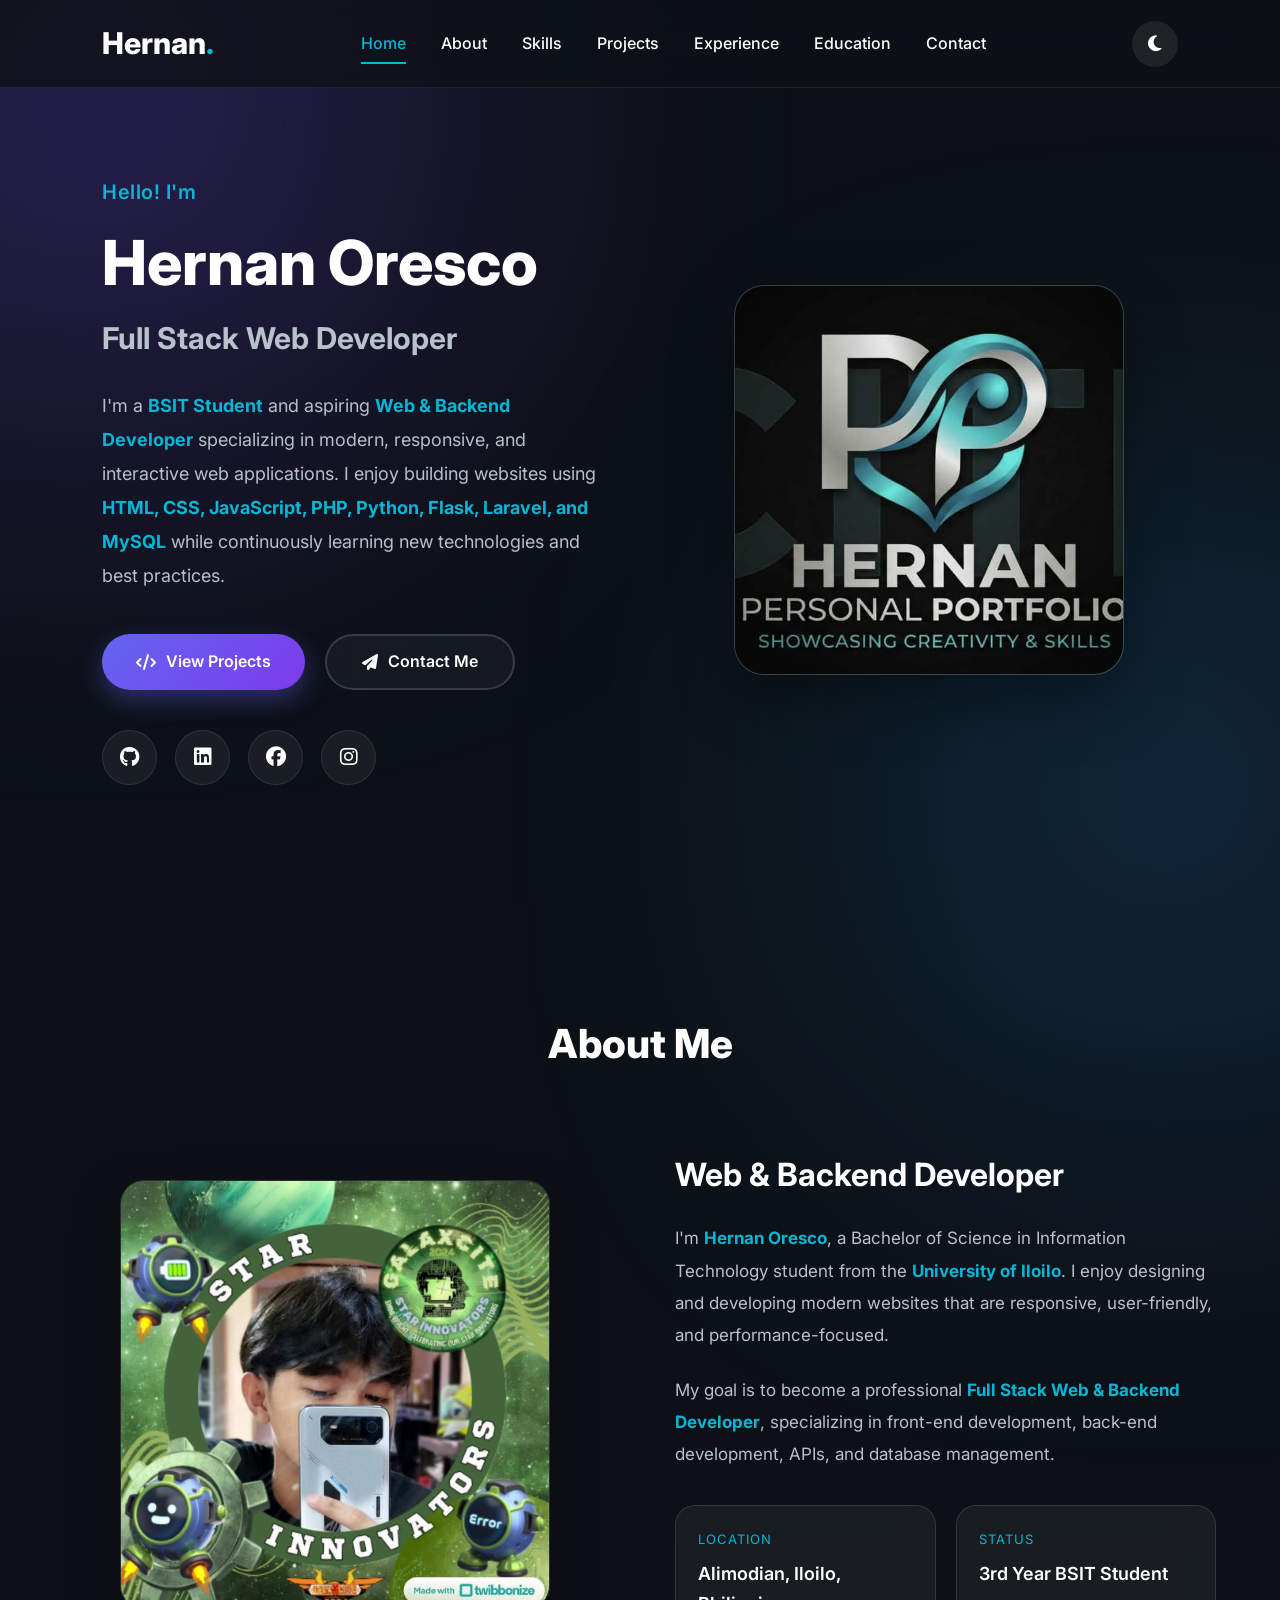
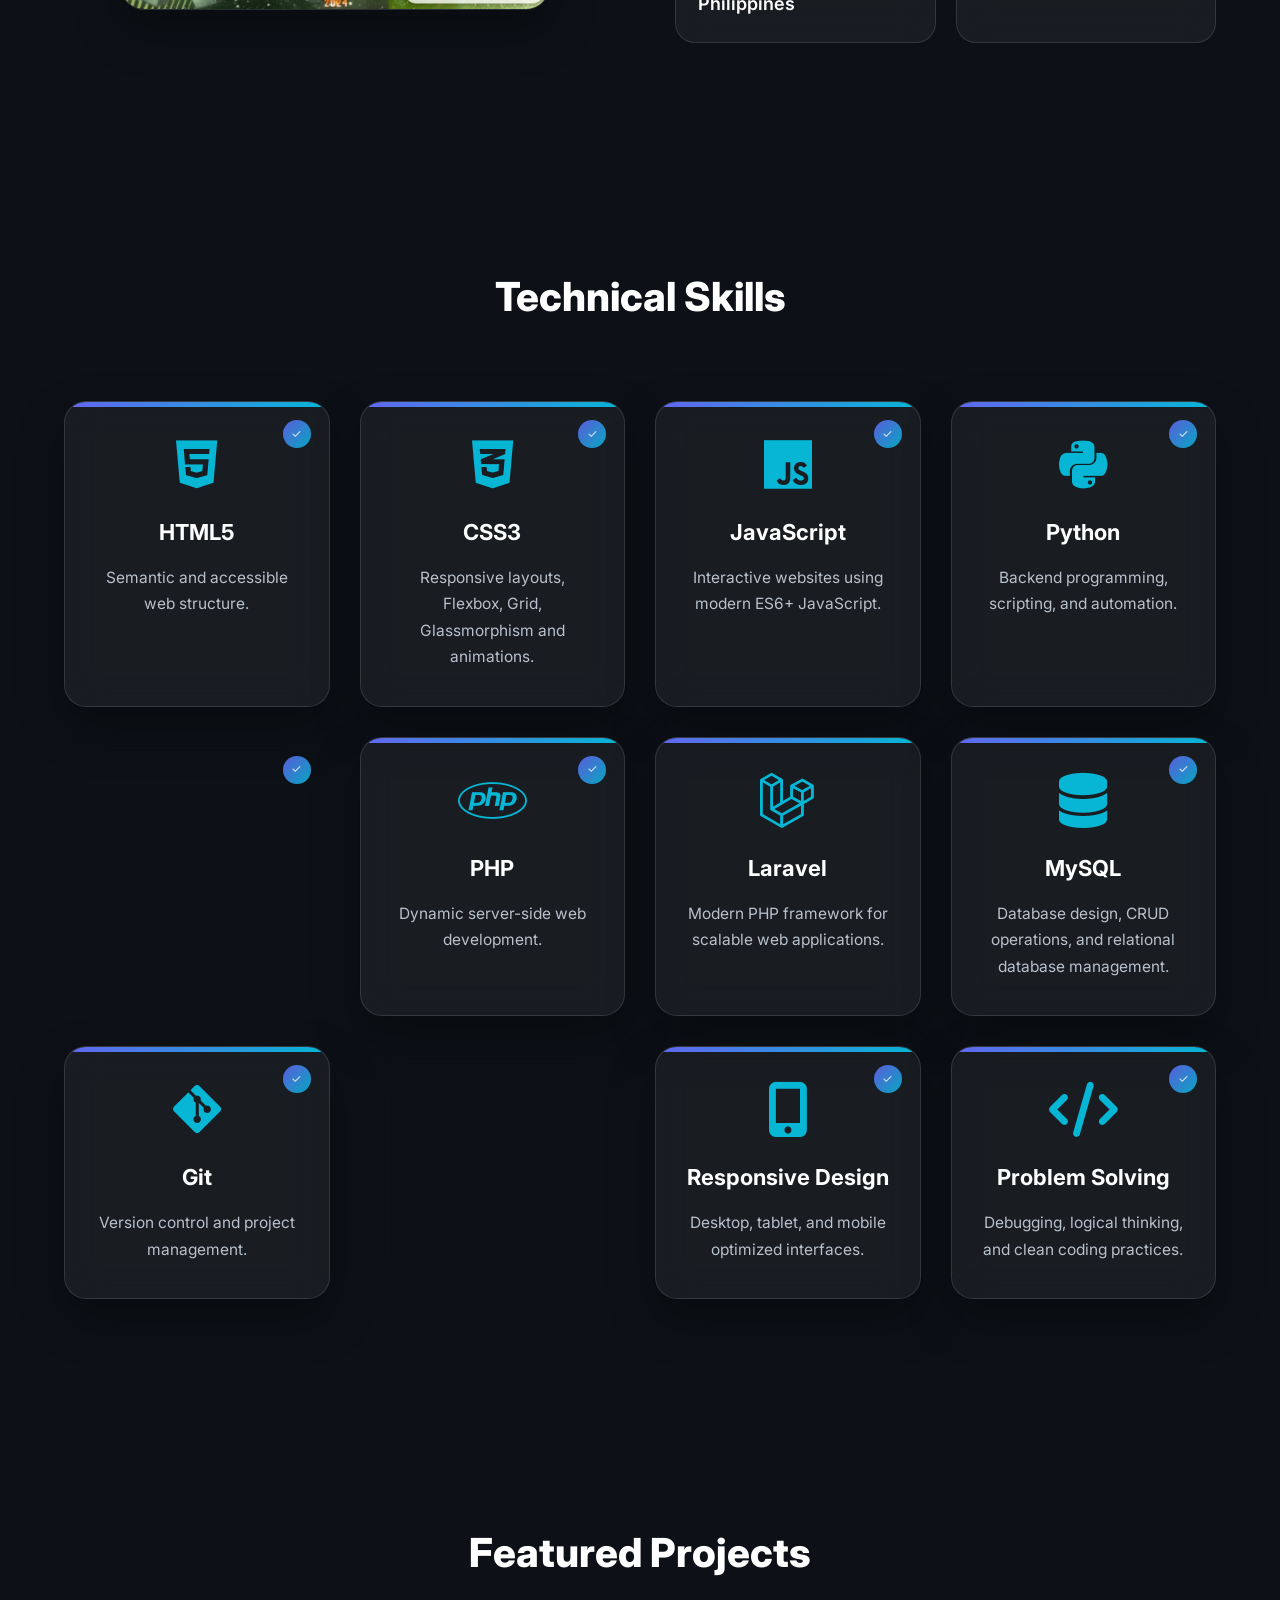
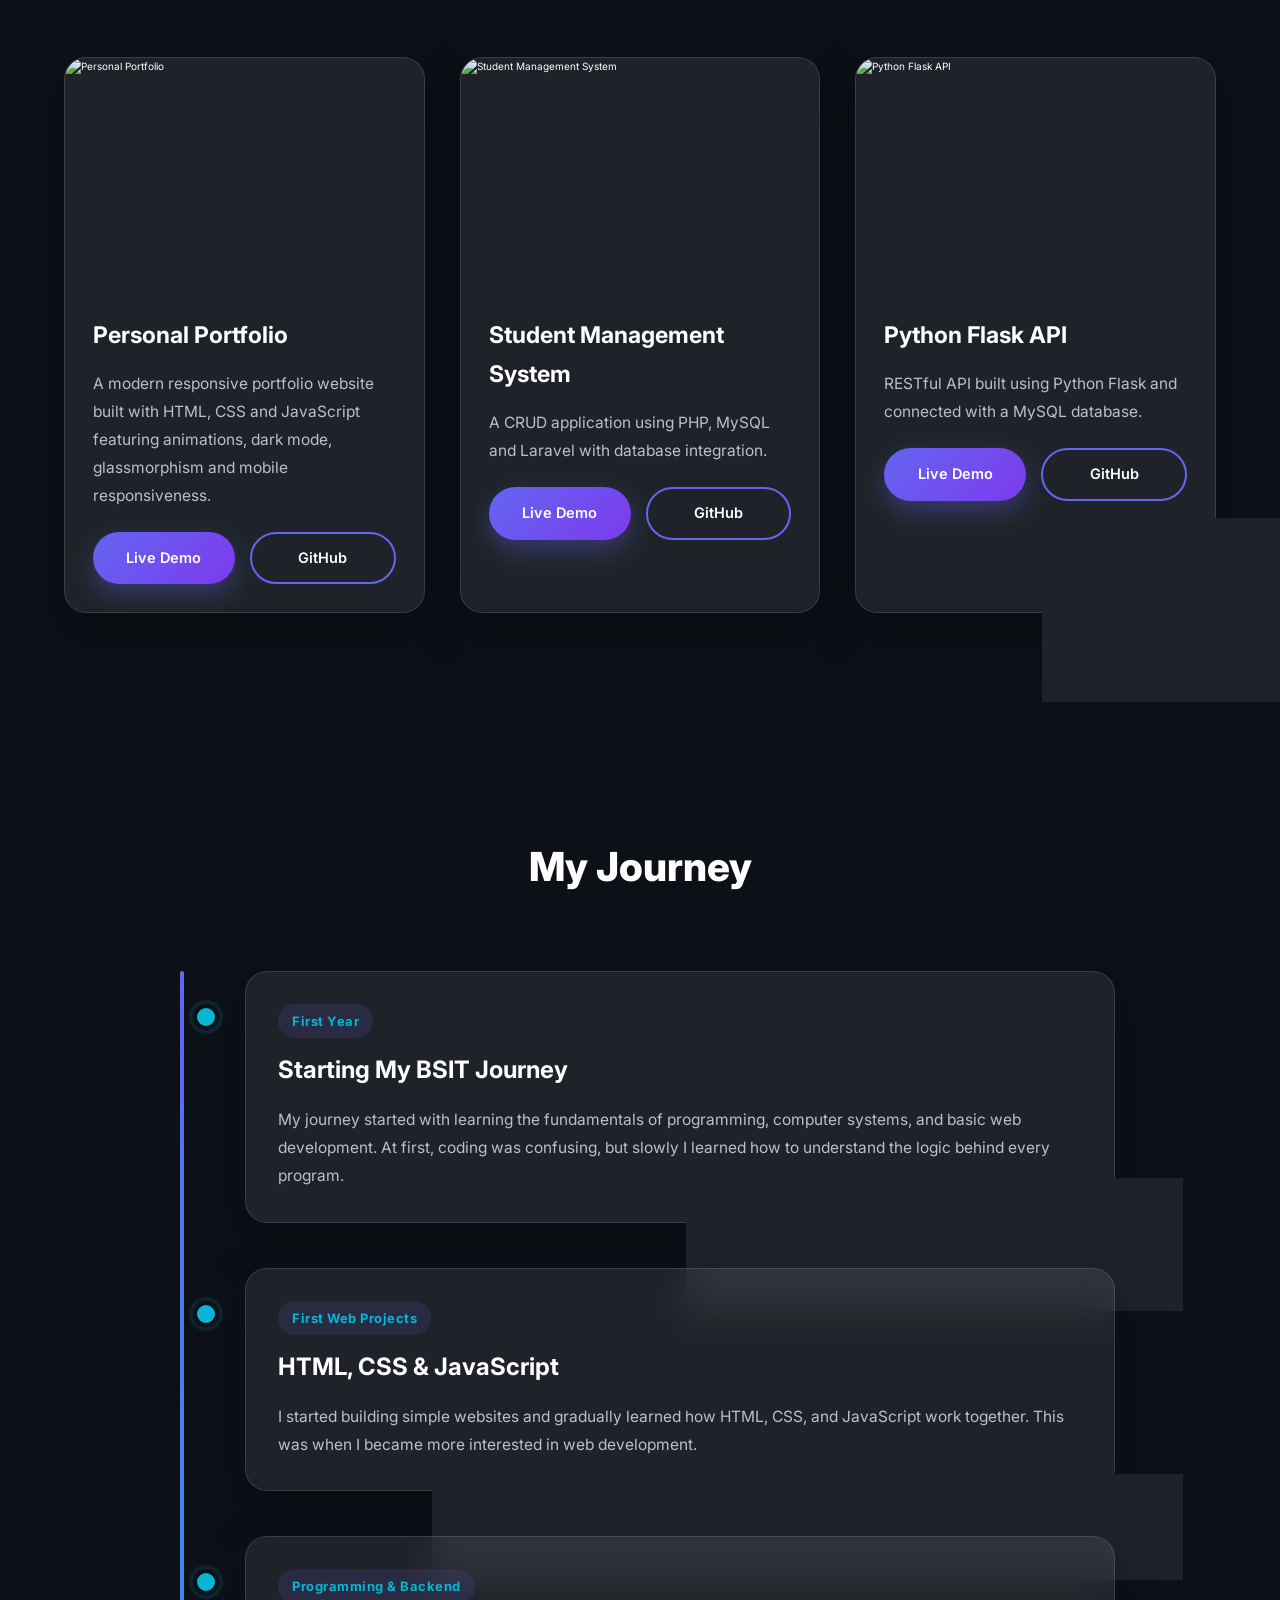
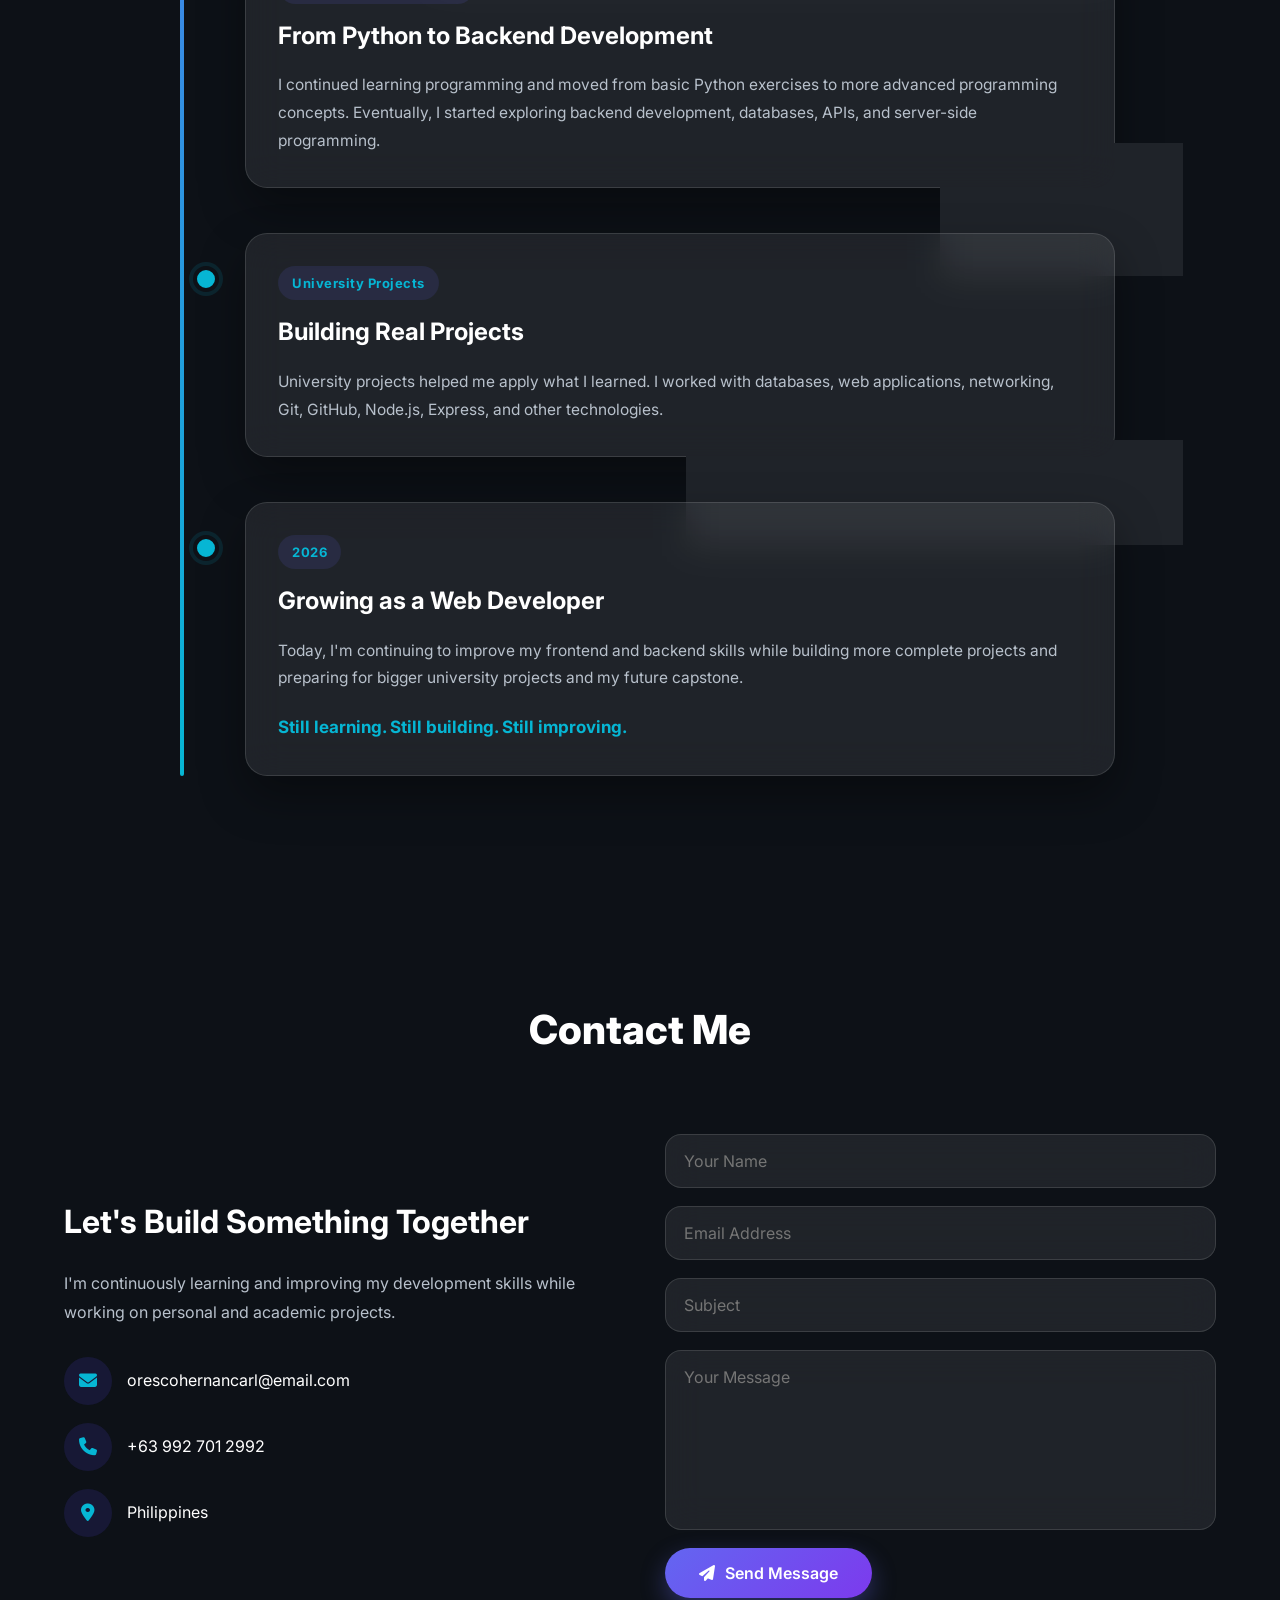
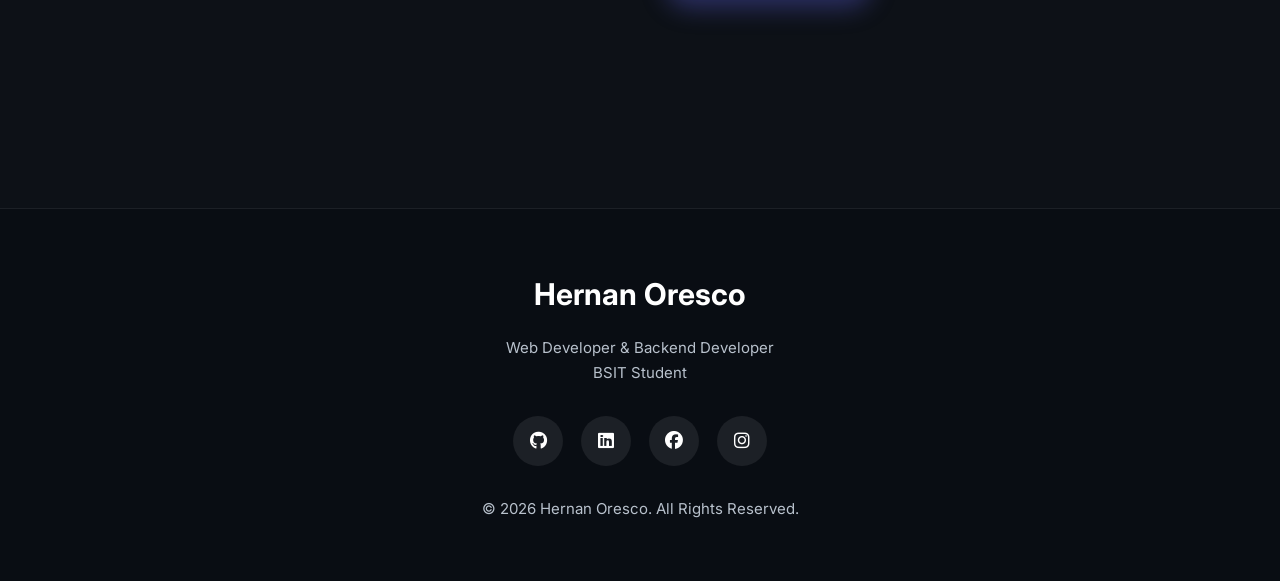
==== index.html @ 6fd28b17 "updates" ====
<!DOCTYPE html>
<html lang="en">

<head>

    <meta charset="UTF-8">

    <meta
        name="viewport"
        content="width=device-width, initial-scale=1.0"
    >

    <title>Hernan Oresco | Web & Backend Developer</title>

    <meta
        name="description"
        content="Portfolio of Hernan Oresco - BSIT Student and aspiring Web & Backend Developer"
    >

    <meta
        name="keywords"
        content="Portfolio, HTML, CSS, JavaScript, PHP, Python, Flask, Laravel, MySQL"
    >

    <!-- Google Font -->

    <link
        rel="preconnect"
        href="https://fonts.googleapis.com"
    >

    <link
        rel="preconnect"
        href="https://fonts.gstatic.com"
        crossorigin
    >

    <link
        href="https://fonts.googleapis.com/css2?family=Inter:wght@300;400;500;600;700;800&display=swap"
        rel="stylesheet"
    >

    <!-- Font Awesome -->

    <link
        rel="stylesheet"
        href="https://cdnjs.cloudflare.com/ajax/libs/font-awesome/6.6.0/css/all.min.css"
    >

    <!-- CSS -->

    <link
        rel="stylesheet"
        href="style.css"
    >

</head>

<body>

    <!--================ NAVIGATION ================-->

    <header class="header">

        <a href="#home" class="logo">
            Hernan<span>.</span>
        </a>

        <nav class="navbar" id="navbar">

            <a href="#home" class="active">Home</a>
            <a href="#about">About</a>
            <a href="#skills">Skills</a>
            <a href="#projects">Projects</a>
            <a href="#experience">Experience</a>
            <a href="#education">Education</a>
            <a href="#contact">Contact</a>

        </nav>

        <div class="nav-icons">

            <button id="theme-toggle" aria-label="Toggle Theme">
                <i class="fa-solid fa-moon"></i>
            </button>

            <button id="menu-btn" aria-label="Open Navigation">
                <i class="fa-solid fa-bars"></i>
            </button>

        </div>

    </header>


    <!--================ HERO =================-->

    <section class="hero" id="home">

        <div class="hero-content">

            <span class="subtitle">
                Hello! I'm
            </span>

            <h1>
                Hernan Oresco
            </h1>

            <h2>
                <span id="typing"></span>
            </h2>

            <p class="hero-description">

                I'm a <strong>BSIT Student</strong> and aspiring
                <strong>Web & Backend Developer</strong> specializing in
                modern, responsive, and interactive web applications.

                I enjoy building websites using
                <strong>HTML, CSS, JavaScript, PHP, Python, Flask,
                Laravel, and MySQL</strong> while continuously learning
                new technologies and best practices.

            </p>

            <div class="hero-buttons">

                <a href="#projects" class="btn primary">
                    <i class="fa-solid fa-code"></i>
                    View Projects
                </a>

                <a href="#contact" class="btn secondary">
                    <i class="fa-solid fa-paper-plane"></i>
                    Contact Me
                </a>

            </div>

            <div class="social-icons">

                <a
                    href="https://github.com/orescohernancarl-netizen"
                    target="_blank"
                    aria-label="GitHub">
                    <i class="fab fa-github"></i>
                </a>

                <a href="#" aria-label="LinkedIn">
                    <i class="fab fa-linkedin"></i>
                </a>

                <a
                    href="https://www.facebook.com/share/1EKq65Cr6e/"
                    target="_blank"
                    aria-label="Facebook">
                    <i class="fab fa-facebook"></i>
                </a>

                <a href="#" aria-label="Instagram">
                    <i class="fab fa-instagram"></i>
                </a>

            </div>

        </div>


        <div class="hero-image">

            <div class="profile-card">

                <img
                    src="logo.jpg"
                    alt="Hernan Oresco Profile Picture">

                <div class="circle one"></div>
                <div class="circle two"></div>

            </div>

        </div>

    </section>


    <!--================ ABOUT =================-->

    <section class="about section reveal" id="about">

        <div class="container">

            <h2 class="section-title">
                About Me
            </h2>

            <div class="about-grid">

                <div class="about-image">

                    <img
                        src="profile.jpg"
                        alt="Hernan Oresco">

                </div>

                <div class="about-content">

                    <h3>
                        Web & Backend Developer
                    </h3>

                    <p>

                        I'm <strong>Hernan Oresco</strong>, a Bachelor of Science
                        in Information Technology student from the
                        <strong>University of Iloilo</strong>.

                        I enjoy designing and developing modern websites
                        that are responsive, user-friendly, and
                        performance-focused.

                    </p>

                    <p>

                        My goal is to become a professional
                        <strong>Full Stack Web & Backend Developer</strong>,
                        specializing in front-end development,
                        back-end development, APIs, and database management.

                    </p>

                    <div class="about-info">

                        <div>
                            <span>Location</span>
                            <h4>Alimodian, Iloilo, Philippines</h4>
                        </div>

                        <div>
                            <span>Status</span>
                            <h4>3rd Year BSIT Student</h4>
                        </div>

                    </div>

                </div>

            </div>

        </div>

    </section>


    <!--================ SKILLS =================-->

    <section class="skills section reveal" id="skills">

        <div class="container">

            <h2 class="section-title">
                Technical Skills
            </h2>

            <div class="skills-grid">

                <div class="skill-card">

                    <i class="fa-brands fa-html5"></i>

                    <h3>HTML5</h3>

                    <p>
                        Semantic and accessible web structure.
                    </p>

                </div>


                <div class="skill-card">

                    <i class="fa-brands fa-css3-alt"></i>

                    <h3>CSS3</h3>

                    <p>
                        Responsive layouts, Flexbox, Grid,
                        Glassmorphism and animations.
                    </p>

                </div>


                <div class="skill-card">

                    <i class="fa-brands fa-js"></i>

                    <h3>JavaScript</h3>

                    <p>
                        Interactive websites using modern
                        ES6+ JavaScript.
                    </p>

                </div>


                <div class="skill-card">

                    <i class="fa-brands fa-python"></i>

                    <h3>Python</h3>

                    <p>
                        Backend programming, scripting,
                        and automation.
                    </p>

                </div>


                <div class="skill-card">

                    <i class="fa-solid fa-server"></i>

                    <h3>Flask</h3>

                    <p>
                        Lightweight Python web applications
                        and REST APIs.
                    </p>

                </div>


                <div class="skill-card">

                    <i class="fa-brands fa-php"></i>

                    <h3>PHP</h3>

                    <p>
                        Dynamic server-side web development.
                    </p>

                </div>


                <div class="skill-card">

                    <i class="fa-brands fa-laravel"></i>

                    <h3>Laravel</h3>

                    <p>
                        Modern PHP framework for scalable
                        web applications.
                    </p>

                </div>


                <div class="skill-card">

                    <i class="fa-solid fa-database"></i>

                    <h3>MySQL</h3>

                    <p>
                        Database design, CRUD operations,
                        and relational database management.
                    </p>

                </div>


                <div class="skill-card">

                    <i class="fa-brands fa-git-alt"></i>

                    <h3>Git</h3>

                    <p>
                        Version control and project management.
                    </p>

                </div>


                <div class="skill-card">

                    <i class="fa-brands fa-github"></i>

                    <h3>GitHub</h3>

                    <p>
                        Repository management and project hosting.
                    </p>

                </div>


                <div class="skill-card">

                    <i class="fa-solid fa-mobile-screen-button"></i>

                    <h3>Responsive Design</h3>

                    <p>
                        Desktop, tablet, and mobile optimized
                        interfaces.
                    </p>

                </div>


                <div class="skill-card">

                    <i class="fa-solid fa-code"></i>

                    <h3>Problem Solving</h3>

                    <p>
                        Debugging, logical thinking,
                        and clean coding practices.
                    </p>

                </div>

            </div>

        </div>

    </section>


    <!--================ PROJECTS =================-->

    <section class="projects section reveal" id="projects">

        <div class="container">

            <h2 class="section-title">
                Featured Projects
            </h2>

            <div class="projects-grid">


                <!-- Project 1 -->

                <div class="project-card">

                    <img
                        src="assets/project1.jpg"
                        alt="Personal Portfolio">

                    <div class="project-content">

                        <h3>
                            Personal Portfolio
                        </h3>

                        <p>
                            A modern responsive portfolio website
                            built with HTML, CSS and JavaScript
                            featuring animations, dark mode,
                            glassmorphism and mobile responsiveness.
                        </p>

                        <div class="project-links">

                            <a
                                href="#home"
                                class="btn small primary">
                                Live Demo
                            </a>

                            <a
                                href="https://github.com/orescohernancarl-netizen"
                                target="_blank"
                                class="btn small outline">
                                GitHub
                            </a>

                        </div>

                    </div>

                </div>


                <!-- Project 2 -->

                <div class="project-card">

                    <img
                        src="assets/project2.jpg"
                        alt="Student Management System">

                    <div class="project-content">

                        <h3>
                            Student Management System
                        </h3>

                        <p>
                            A CRUD application using PHP,
                            MySQL and Laravel with
                            database integration.
                        </p>

                        <div class="project-links">

                            <a
                                href="#"
                                class="btn small primary">
                                Live Demo
                            </a>

                            <a
                                href="#"
                                class="btn small outline">
                                GitHub
                            </a>

                        </div>

                    </div>

                </div>


                <!-- Project 3 -->

                <div class="project-card">

                    <img
                        src="assets/project3.jpg"
                        alt="Python Flask API">

                    <div class="project-content">

                        <h3>
                            Python Flask API
                        </h3>

                        <p>
                            RESTful API built using Python Flask
                            and connected with a MySQL database.
                        </p>

                        <div class="project-links">

                            <a
                                href="#"
                                class="btn small primary">
                                Live Demo
                            </a>

                            <a
                                href="#"
                                class="btn small outline">
                                GitHub
                            </a>

                        </div>

                    </div>

                </div>

            </div>

        </div>

    </section>


   <!--================ MY JOURNEY =================-->

<section class="experience section reveal" id="experience">

    <div class="container">

        <h2 class="section-title">
            My Journey
        </h2>

        <div class="timeline">

            <div class="timeline-item glass">

                <span class="year">
                    First Year
                </span>

                <h3>
                    Starting My BSIT Journey
                </h3>

                <p>
                    My journey started with learning the fundamentals of
                    programming, computer systems, and basic web development.
                    At first, coding was confusing, but slowly I learned how
                    to understand the logic behind every program.
                </p>

            </div>

            <div class="timeline-item glass">

                <span class="year">
                    First Web Projects
                </span>

                <h3>
                    HTML, CSS & JavaScript
                </h3>

                <p>
                    I started building simple websites and gradually learned
                    how HTML, CSS, and JavaScript work together. This was when
                    I became more interested in web development.
                </p>

            </div>

            <div class="timeline-item glass">

                <span class="year">
                    Programming & Backend
                </span>

                <h3>
                    From Python to Backend Development
                </h3>

                <p>
                    I continued learning programming and moved from basic
                    Python exercises to more advanced programming concepts.
                    Eventually, I started exploring backend development,
                    databases, APIs, and server-side programming.
                </p>

            </div>

            <div class="timeline-item glass">

                <span class="year">
                    University Projects
                </span>

                <h3>
                    Building Real Projects
                </h3>

                <p>
                    University projects helped me apply what I learned.
                    I worked with databases, web applications, networking,
                    Git, GitHub, Node.js, Express, and other technologies.
                </p>

            </div>

            <div class="timeline-item glass">

                <span class="year">
                    2026
                </span>

                <h3>
                    Growing as a Web Developer
                </h3>

                <p>
                    Today, I'm continuing to improve my frontend and backend
                    skills while building more complete projects and preparing
                    for bigger university projects and my future capstone.
                </p>

                <p class="timeline-highlight">
                    Still learning. Still building. Still improving.
                </p>

            </div>

        </div>

    </div>

</section>

    <!--================ CONTACT =================-->

    <section
        class="contact section reveal"
        id="contact">

        <div class="container">

            <h2 class="section-title">
                Contact Me
            </h2>

            <div class="contact-wrapper">


                <div class="contact-info">

                    <h3>
                        Let's Build Something Together
                    </h3>

                    <p>

                        I'm continuously learning and improving
                        my development skills while working on
                        personal and academic projects.

                    </p>

                    <ul>

                        <li>

                            <i class="fa-solid fa-envelope"></i>

                            <span>
                                orescohernancarl@email.com
                            </span>

                        </li>

                        <li>

                            <i class="fa-solid fa-phone"></i>

                            <span>
                                +63 992 701 2992
                            </span>

                        </li>

                        <li>

                            <i class="fa-solid fa-location-dot"></i>

                            <span>
                                Philippines
                            </span>

                        </li>

                    </ul>

                </div>


                <form id="contact-form">

                    <input
                        type="text"
                        placeholder="Your Name"
                        required>

                    <input
                        type="email"
                        placeholder="Email Address"
                        required>

                    <input
                        type="text"
                        placeholder="Subject"
                        required>

                    <textarea
                        rows="6"
                        placeholder="Your Message"
                        required></textarea>

                    <button
                        type="submit"
                        class="btn primary">

                        <i class="fa-solid fa-paper-plane"></i>

                        Send Message

                    </button>

                </form>

            </div>

        </div>

    </section>


    <!--================ FOOTER =================-->

    <footer class="footer">

        <div class="container">

            <h3>
                Hernan Oresco
            </h3>

            <p>
                Web Developer & Backend Developer
                <br>
                BSIT Student
            </p>

            <div class="footer-social">

                <a
                    href="https://github.com/orescohernancarl-netizen"
                    target="_blank"
                    aria-label="GitHub">

                    <i class="fab fa-github"></i>

                </a>

                <a href="#" aria-label="LinkedIn">

                    <i class="fab fa-linkedin"></i>

                </a>

                <a
                    href="https://www.facebook.com/share/1EKq65Cr6e/"
                    target="_blank"
                    aria-label="Facebook">

                    <i class="fab fa-facebook"></i>

                </a>

                <a href="#" aria-label="Instagram">

                    <i class="fab fa-instagram"></i>

                </a>

            </div>

            <p class="copyright">

                © 2026 Hernan Oresco.
                All Rights Reserved.

            </p>

        </div>

    </footer>


    <!-- Scroll To Top -->

    <button
        id="scrollTop"
        aria-label="Scroll to top">

        <i class="fa-solid fa-arrow-up"></i>

    </button>


    <!-- JavaScript -->

    <script src="script.js"></script>

</body>

</html>
---- style.css ----
/*==================================================
  GOOGLE FONT
==================================================*/

@import url('https://fonts.googleapis.com/css2?family=Inter:wght@300;400;500;600;700;800&display=swap');


/*==================================================
  RESET
==================================================*/

* {
    margin: 0;
    padding: 0;
    box-sizing: border-box;
}

html {
    font-size: 62.5%;
    scroll-behavior: auto;
}

body {
    font-family: 'Inter', sans-serif;
    background: #0d1117;
    color: #ffffff;
    line-height: 1.7;
    overflow-x: hidden;
    transition: 0.35s ease;
}

a {
    text-decoration: none;
    color: inherit;
}

ul {
    list-style: none;
}

img {
    display: block;
    width: 100%;
}

button,
input,
textarea {
    font-family: inherit;
}


/*==================================================
  ROOT VARIABLES
==================================================*/

:root {
    --primary: #6366f1;
    --secondary: #7c3aed;
    --accent: #06b6d4;

    --dark: #0d1117;
    --dark2: #161b22;

    --white: #ffffff;
    --gray: #b8c1cc;

    --glass: rgba(255, 255, 255, 0.08);
    --border: rgba(255, 255, 255, 0.12);

    --shadow: 0 20px 45px rgba(0, 0, 0, 0.35);
}


/*==================================================
  BACKGROUND
==================================================*/

body::before {
    content: "";

    position: fixed;

    width: 550px;
    height: 550px;

    background: linear-gradient(
        135deg,
        var(--primary),
        var(--secondary)
    );

    filter: blur(180px);

    left: -180px;
    top: -180px;

    opacity: 0.35;

    z-index: -2;

    pointer-events: none;
}

body::after {
    content: "";

    position: fixed;

    width: 500px;
    height: 500px;

    background: linear-gradient(
        135deg,
        #06b6d4,
        #2563eb
    );

    filter: blur(180px);

    right: -150px;
    bottom: -150px;

    opacity: 0.28;

    z-index: -2;

    pointer-events: none;
}


/*==================================================
  CONTAINER
==================================================*/

.container {
    width: min(1200px, 90%);
    margin: auto;
}

.section {
    padding: 110px 0;
}

.section-title {
    font-size: 4rem;
    text-align: center;
    margin-bottom: 70px;
    font-weight: 800;
}


/*==================================================
  GLASS
==================================================*/

.glass {
    background: var(--glass);
    border: 1px solid var(--border);
    backdrop-filter: blur(18px);
    -webkit-backdrop-filter: blur(18px);
    border-radius: 22px;
    box-shadow: var(--shadow);
    transition: 0.35s ease;
}

.glass:hover {
    border-color: rgba(99, 102, 241, 0.45);
}


/*==================================================
  HEADER
==================================================*/

.header {
    position: fixed;

    top: 0;
    left: 0;

    width: 100%;

    padding: 18px 8%;

    display: flex;
    justify-content: space-between;
    align-items: center;

    background: rgba(13, 17, 23, 0.78);

    backdrop-filter: blur(18px);
    -webkit-backdrop-filter: blur(18px);

    border-bottom: 1px solid rgba(255, 255, 255, 0.08);

    z-index: 1000;

    transition: 0.35s;
}

.logo {
    font-size: 3rem;
    font-weight: 800;
}

.logo span {
    color: var(--accent);
}


/*==================================================
  NAVBAR
==================================================*/

.navbar {
    display: flex;
    align-items: center;
    gap: 35px;
}

.navbar a {
    position: relative;

    font-size: 1.6rem;
    font-weight: 500;

    color: #ffffff;

    transition: 0.35s;
}

.navbar a:hover,
.navbar a.active {
    color: var(--accent);
}

.navbar a::after {
    content: "";

    position: absolute;

    left: 0;
    bottom: -7px;

    width: 0;
    height: 2px;

    background: var(--accent);

    transition: 0.35s;
}

.navbar a:hover::after,
.navbar a.active::after {
    width: 100%;
}


/*==================================================
  NAV ICONS
==================================================*/

.nav-icons {
    display: flex;
    align-items: center;
    gap: 15px;
}

.nav-icons button {
    width: 46px;
    height: 46px;

    border: none;
    border-radius: 50%;

    cursor: pointer;

    background: var(--glass);
    color: #ffffff;

    font-size: 1.8rem;

    backdrop-filter: blur(15px);
    -webkit-backdrop-filter: blur(15px);

    transition: 0.35s;
}

.nav-icons button:hover {
    background: linear-gradient(
        135deg,
        var(--primary),
        var(--secondary)
    );

    transform: translateY(-4px);
}

#menu-btn {
    display: none;
}


/*==================================================
  BUTTONS
==================================================*/

.btn {
    display: inline-flex;

    align-items: center;
    justify-content: center;

    gap: 10px;

    padding: 15px 34px;

    border: none;
    border-radius: 60px;

    cursor: pointer;

    font-size: 1.6rem;
    font-weight: 600;

    transition: 0.35s;
}

.btn.primary {
    color: #ffffff;

    background: linear-gradient(
        135deg,
        var(--primary),
        var(--secondary)
    );

    box-shadow: 0 10px 25px rgba(99, 102, 241, 0.35);
}

.btn.primary:hover {
    transform: translateY(-5px);

    box-shadow: 0 18px 40px rgba(99, 102, 241, 0.55);
}

.btn.secondary {
    color: #ffffff;

    border: 2px solid rgba(255, 255, 255, 0.15);

    background: rgba(255, 255, 255, 0.04);

    backdrop-filter: blur(15px);
    -webkit-backdrop-filter: blur(15px);
}

.btn.secondary:hover {
    background: rgba(99, 102, 241, 0.15);

    border-color: var(--primary);

    transform: translateY(-5px);
}

.btn.small {
    padding: 12px 24px;
    font-size: 1.45rem;
}

.btn.outline {
    background: transparent;
    border: 2px solid var(--primary);
}

.btn.outline:hover {
    background: var(--primary);
}


/*==================================================
  HERO
==================================================*/

.hero {
    min-height: 100vh;

    display: flex;
    align-items: center;
    justify-content: space-between;

    gap: 80px;

    padding: 150px 8% 90px;
}

.hero-content {
    flex: 1;
    animation: fadeLeft 0.8s ease;
}

.subtitle {
    display: inline-block;

    font-size: 2rem;
    font-weight: 600;

    color: var(--accent);

    margin-bottom: 20px;

    letter-spacing: 0.5px;
}

.hero h1 {
    font-size: 6.2rem;
    font-weight: 800;

    line-height: 1.1;

    margin-bottom: 15px;
}

.hero h2 {
    font-size: 3rem;

    color: var(--gray);

    margin-bottom: 25px;

    min-height: 45px;
}

.hero-description {
    max-width: 650px;

    font-size: 1.8rem;

    line-height: 1.9;

    color: #b7c0ca;

    margin-bottom: 40px;
}

.hero-description strong {
    color: var(--accent);
}


/*==================================================
  HERO BUTTONS
==================================================*/

.hero-buttons {
    display: flex;
    align-items: center;

    gap: 20px;

    flex-wrap: wrap;

    margin-bottom: 40px;
}

.hero-buttons .btn {
    min-width: 190px;
    height: 56px;
}


/*==================================================
  SOCIAL ICONS
==================================================*/

.social-icons {
    display: flex;
    gap: 18px;
}

.social-icons a {
    width: 55px;
    height: 55px;

    display: flex;
    justify-content: center;
    align-items: center;

    border-radius: 50%;

    background: rgba(255, 255, 255, 0.06);

    border: 1px solid rgba(255, 255, 255, 0.1);

    color: #ffffff;

    font-size: 2rem;

    backdrop-filter: blur(20px);
    -webkit-backdrop-filter: blur(20px);

    transition: 0.35s ease;
}

.social-icons a:hover {
    background: linear-gradient(
        135deg,
        var(--primary),
        var(--secondary)
    );

    border-color: transparent;

    transform: translateY(-6px) scale(1.08);

    box-shadow: 0 12px 30px rgba(99, 102, 241, 0.45);
}


/*==================================================
  PROFILE IMAGE
==================================================*/

.hero-image {
    flex: 1;

    display: flex;
    justify-content: center;

    animation: fadeRight 0.8s ease;
}

.profile-card {
    position: relative;

    width: 390px;
    height: 390px;

    border-radius: 30px;

    overflow: hidden;

    background: var(--glass);

    border: 1px solid var(--border);

    backdrop-filter: blur(20px);
    -webkit-backdrop-filter: blur(20px);

    box-shadow: 0 25px 60px rgba(0, 0, 0, 0.35);

    transition: 0.4s ease;

    animation: float 5s ease-in-out infinite;
}

.profile-card:hover {
    transform: translateY(-10px);

    box-shadow: 0 30px 70px rgba(99, 102, 241, 0.35);
}

.profile-card img {
    width: 100%;
    height: 100%;

    object-fit: cover;

    transition: 0.45s;
}

.profile-card:hover img {
    transform: scale(1.05);
}


/*==================================================
  GLOW CIRCLES
==================================================*/

.circle {
    position: absolute;

    border-radius: 50%;

    filter: blur(40px);

    z-index: -1;

    pointer-events: none;
}

.circle.one {
    width: 150px;
    height: 150px;

    background: var(--primary);

    top: -45px;
    left: -45px;

    opacity: 0.8;
}

.circle.two {
    width: 180px;
    height: 180px;

    background: var(--accent);

    right: -60px;
    bottom: -60px;

    opacity: 0.75;
}


/*==================================================
  ABOUT
==================================================*/

.about {
    position: relative;
}

.about-grid {
    display: grid;

    grid-template-columns: repeat(2, 1fr);

    align-items: center;

    gap: 70px;
}

.about-image {
    display: flex;
    justify-content: center;
}

.about-image img {
    width: 100%;
    max-width: 430px;

    border-radius: 24px;

    border: 1px solid var(--border);

    box-shadow: var(--shadow);

    transition: 0.45s ease;
}

.about-image img:hover {
    transform: scale(1.04) rotate(-2deg);

    box-shadow: 0 25px 60px rgba(99, 102, 241, 0.35);
}

.about-content h3 {
    font-size: 3.2rem;

    margin-bottom: 20px;

    font-weight: 700;
}

.about-content p {
    font-size: 1.7rem;

    color: var(--gray);

    line-height: 1.9;

    margin-bottom: 22px;
}

.about-content strong {
    color: var(--accent);
}

.about-info {
    margin-top: 35px;

    display: grid;

    grid-template-columns: repeat(2, 1fr);

    gap: 20px;
}

.about-info div {
    padding: 22px;

    border-radius: 20px;

    background: rgba(255, 255, 255, 0.05);

    border: 1px solid var(--border);

    backdrop-filter: blur(18px);
    -webkit-backdrop-filter: blur(18px);

    transition: 0.35s ease;
}

.about-info div:hover {
    transform: translateY(-8px);

    border-color: var(--primary);

    box-shadow: 0 15px 35px rgba(99, 102, 241, 0.25);
}

.about-info span {
    display: block;

    color: var(--accent);

    font-size: 1.3rem;

    text-transform: uppercase;

    letter-spacing: 1px;

    margin-bottom: 8px;
}

.about-info h4 {
    font-size: 1.8rem;

    font-weight: 600;
}


/*==================================================
  SKILLS
==================================================*/

.skills {
    position: relative;
}

.skills-grid {
    display: grid;

    grid-template-columns:
        repeat(auto-fit, minmax(260px, 1fr));

    gap: 30px;
}

.skill-card {
    position: relative;

    padding: 35px 30px;

    background: rgba(255, 255, 255, 0.05);

    border: 1px solid var(--border);

    backdrop-filter: blur(18px);
    -webkit-backdrop-filter: blur(18px);

    border-radius: 22px;

    text-align: center;

    overflow: hidden;

    transition: 0.35s ease;

    box-shadow: var(--shadow);
}

.skill-card::before {
    content: "";

    position: absolute;

    top: 0;
    left: 0;

    width: 100%;
    height: 5px;

    background: linear-gradient(
        90deg,
        var(--primary),
        var(--accent)
    );
}

.skill-card::after {
    content: "✓";

    position: absolute;

    top: 18px;
    right: 18px;

    width: 28px;
    height: 28px;

    display: flex;
    justify-content: center;
    align-items: center;

    border-radius: 50%;

    background: linear-gradient(
        135deg,
        var(--primary),
        var(--accent)
    );

    color: #ffffff;

    font-size: 1.2rem;

    opacity: 0.9;
}

.skill-card:hover {
    transform: translateY(-12px);

    border-color: var(--primary);

    box-shadow: 0 20px 45px rgba(99, 102, 241, 0.3);
}

.skill-card i {
    font-size: 5.5rem;

    color: var(--accent);

    margin-bottom: 22px;

    transition: 0.35s ease;
}

.skill-card:hover i {
    transform: scale(1.15) rotate(8deg);

    color: #ffffff;
}

.skill-card h3 {
    font-size: 2.2rem;

    margin-bottom: 14px;

    font-weight: 700;
}

.skill-card p {
    font-size: 1.55rem;

    color: var(--gray);

    line-height: 1.7;
}


/*==================================================
  PROJECTS
==================================================*/

.projects {
    position: relative;
}

.projects-grid {
    display: grid;

    grid-template-columns:
        repeat(auto-fit, minmax(340px, 1fr));

    gap: 35px;
}

.project-card {
    overflow: hidden;

    background: var(--glass);

    border: 1px solid var(--border);

    border-radius: 22px;

    backdrop-filter: blur(20px);
    -webkit-backdrop-filter: blur(20px);

    box-shadow: var(--shadow);

    transition: 0.4s ease;

    position: relative;
}

.project-card:hover {
    transform: translateY(-12px);

    border-color: var(--primary);

    box-shadow: 0 25px 50px rgba(79, 70, 229, 0.3);
}

.project-card img {
    width: 100%;
    height: 230px;

    object-fit: cover;

    transition: 0.45s;
}

.project-card:hover img {
    transform: scale(1.08);
}

.project-content {
    padding: 28px;
}

.project-content h3 {
    font-size: 2.3rem;

    margin-bottom: 15px;
}

.project-content p {
    font-size: 1.55rem;

    color: var(--gray);

    line-height: 1.8;

    margin-bottom: 22px;
}

.project-links {
    display: flex;
    gap: 15px;
}

.project-links .btn {
    flex: 1;
}

.project-card::before {
    content: "";

    position: absolute;

    top: 0;
    left: -120%;

    width: 60%;
    height: 100%;

    background: linear-gradient(
        90deg,
        transparent,
        rgba(255, 255, 255, 0.18),
        transparent
    );

    transition: 0.8s;

    pointer-events: none;
}

.project-card:hover::before {
    left: 150%;
}


/*==================================================
  EXPERIENCE / JOURNEY
==================================================*/

.journey-intro {
    max-width: 750px;

    margin: -35px auto 70px;

    text-align: center;

    color: var(--gray);

    font-size: 1.65rem;

    line-height: 1.8;
}

.timeline {
    position: relative;

    max-width: 950px;

    margin: auto;

    padding-left: 45px;
}

.timeline::before {
    content: "";

    position: absolute;

    left: 15px;
    top: 0;

    width: 4px;
    height: 100%;

    background: linear-gradient(
        var(--primary),
        var(--accent)
    );

    border-radius: 50px;
}

.timeline-item {
    position: relative;

    margin-left: 35px;

    margin-bottom: 45px;

    padding: 32px;

    background: var(--glass);

    border: 1px solid var(--border);

    border-radius: 22px;

    backdrop-filter: blur(18px);
    -webkit-backdrop-filter: blur(18px);

    box-shadow: var(--shadow);

    transition: 0.35s ease;
}

.timeline-item:last-child {
    margin-bottom: 0;
}

.timeline-item:hover {
    transform: translateX(8px);

    border-color: var(--primary);

    box-shadow:
        0 20px 45px rgba(99, 102, 241, 0.25);
}

.timeline-item::before {
    content: "";

    position: absolute;

    left: -53px;
    top: 32px;

    width: 18px;
    height: 18px;

    background: var(--accent);

    border-radius: 50%;

    border: 4px solid var(--dark);

    box-shadow:
        0 0 0 4px rgba(6, 182, 212, 0.12);
}

.timeline .year {
    display: inline-block;

    margin-bottom: 12px;

    padding: 6px 14px;

    border-radius: 50px;

    background: rgba(99, 102, 241, 0.12);

    color: var(--accent);

    font-size: 1.3rem;

    font-weight: 700;

    letter-spacing: 0.5px;
}

.timeline h3 {
    font-size: 2.4rem;

    margin-bottom: 15px;

    font-weight: 700;
}

.timeline p {
    font-size: 1.55rem;

    color: var(--gray);

    line-height: 1.8;

    margin-bottom: 15px;
}

.timeline p:last-child {
    margin-bottom: 0;
}

.timeline-highlight {
    color: var(--accent) !important;

    font-weight: 700;

    font-size: 1.7rem !important;

    margin-top: 20px;
}


/*==================================================
  EDUCATION
==================================================*/

.education-card {
    max-width: 750px;

    margin: auto;

    padding: 45px;

    text-align: center;

    background: var(--glass);

    border: 1px solid var(--border);

    border-radius: 24px;

    backdrop-filter: blur(20px);
    -webkit-backdrop-filter: blur(20px);

    box-shadow: var(--shadow);

    transition: 0.35s;
}

.education-card:hover {
    transform: translateY(-8px);

    border-color: var(--primary);

    box-shadow: 0 20px 45px rgba(79, 70, 229, 0.28);
}

.education-card h3 {
    font-size: 2.8rem;

    margin-bottom: 18px;
}

.education-card span {
    display: inline-block;

    margin: 18px 0;

    padding: 8px 18px;

    border-radius: 50px;

    background: rgba(79, 70, 229, 0.18);

    color: var(--accent);

    font-size: 1.45rem;

    font-weight: 600;
}

.education-card p {
    font-size: 1.6rem;

    color: var(--gray);

    line-height: 1.8;
}


/*==================================================
  CONTACT
==================================================*/

.contact {
    position: relative;
}

.contact-wrapper {
    display: grid;

    grid-template-columns: 1fr 1fr;

    gap: 50px;

    align-items: center;
}

.contact-info h3 {
    font-size: 3.2rem;

    margin-bottom: 20px;
}

.contact-info p {
    font-size: 1.6rem;

    color: var(--gray);

    line-height: 1.8;

    margin-bottom: 30px;
}

.contact-info ul {
    display: flex;

    flex-direction: column;

    gap: 18px;
}

.contact-info li {
    display: flex;

    align-items: center;

    gap: 15px;

    font-size: 1.6rem;
}

.contact-info i {
    width: 48px;
    height: 48px;

    display: flex;

    justify-content: center;
    align-items: center;

    flex-shrink: 0;

    border-radius: 50%;

    background: rgba(79, 70, 229, 0.15);

    color: var(--accent);

    font-size: 1.8rem;
}

#contact-form {
    display: flex;

    flex-direction: column;

    gap: 18px;
}

#contact-form input,
#contact-form textarea {
    width: 100%;

    padding: 16px 18px;

    border-radius: 16px;

    border: 1px solid var(--border);

    background: var(--glass);

    color: #ffffff;

    backdrop-filter: blur(18px);
    -webkit-backdrop-filter: blur(18px);

    font-size: 1.6rem;

    outline: none;

    transition: 0.35s;
}

#contact-form input:focus,
#contact-form textarea:focus {
    border-color: var(--primary);

    box-shadow:
        0 0 15px rgba(79, 70, 229, 0.25);
}

#contact-form textarea {
    resize: none;

    min-height: 180px;
}

#contact-form button {
    width: fit-content;
}


/*==================================================
  FOOTER
==================================================*/

.footer {
    margin-top: 100px;

    padding: 60px 8%;

    background: #090d13;

    text-align: center;

    border-top: 1px solid rgba(255, 255, 255, 0.08);
}

.footer h3 {
    font-size: 3rem;

    margin-bottom: 15px;
}

.footer p {
    color: var(--gray);

    font-size: 1.5rem;
}

.footer-social {
    display: flex;

    justify-content: center;

    gap: 18px;

    margin: 30px 0;
}

.footer-social a {
    width: 50px;
    height: 50px;

    border-radius: 50%;

    display: flex;

    justify-content: center;
    align-items: center;

    background: var(--glass);

    color: #ffffff;

    font-size: 1.8rem;

    transition: 0.35s;
}

.footer-social a:hover {
    background: linear-gradient(
        45deg,
        var(--primary),
        var(--secondary)
    );

    transform: translateY(-6px);
}

.copyright {
    margin-top: 20px;

    color: #888;

    font-size: 1.4rem;
}


/*==================================================
  SCROLL TO TOP
==================================================*/

#scrollTop {
    position: fixed;

    right: 30px;
    bottom: 30px;

    width: 55px;
    height: 55px;

    border: none;

    border-radius: 50%;

    background: linear-gradient(
        45deg,
        var(--primary),
        var(--secondary)
    );

    color: #ffffff;

    font-size: 1.8rem;

    cursor: pointer;

    display: none;

    justify-content: center;
    align-items: center;

    box-shadow:
        0 12px 30px rgba(79, 70, 229, 0.35);

    transition: 0.35s;

    z-index: 999;
}

#scrollTop:hover {
    transform: translateY(-6px) scale(1.08);
}


/*==================================================
  SCROLL REVEAL
==================================================*/

.reveal {
    opacity: 0;

    transform: translateY(60px);

    transition: 1s ease;
}

.reveal.active {
    opacity: 1;

    transform: translateY(0);
}


/*==================================================
  ANIMATIONS
==================================================*/

@keyframes float {

    0% {
        transform: translateY(0);
    }

    50% {
        transform: translateY(-18px);
    }

    100% {
        transform: translateY(0);
    }
}

@keyframes fadeLeft {

    from {
        opacity: 0;

        transform: translateX(-60px);
    }

    to {
        opacity: 1;

        transform: translateX(0);
    }
}

@keyframes fadeRight {

    from {
        opacity: 0;

        transform: translateX(60px);
    }

    to {
        opacity: 1;

        transform: translateX(0);
    }
}


/*==================================================
  CUSTOM SCROLLBAR
==================================================*/

::-webkit-scrollbar {
    width: 10px;
}

::-webkit-scrollbar-track {
    background: #0d1117;
}

::-webkit-scrollbar-thumb {
    background: linear-gradient(
        var(--primary),
        var(--accent)
    );

    border-radius: 20px;
}

::-webkit-scrollbar-thumb:hover {
    background: linear-gradient(
        var(--secondary),
        var(--primary)
    );
}


/*==================================================
  LIGHT THEME
==================================================*/

body.light-theme {
    background: #f5f7fb;

    color: #111827;
}

body.light-theme::before {
    opacity: 0.15;
}

body.light-theme::after {
    opacity: 0.12;
}

body.light-theme .header {
    background: rgba(255, 255, 255, 0.85);

    border-bottom:
        1px solid rgba(0, 0, 0, 0.08);
}

body.light-theme .navbar a {
    color: #111827;
}

body.light-theme .nav-icons button {
    color: #111827;

    background: rgba(0, 0, 0, 0.06);
}

body.light-theme .glass,
body.light-theme .skill-card,
body.light-theme .project-card,
body.light-theme .timeline-item,
body.light-theme .education-card {
    background: rgba(255, 255, 255, 0.65);

    border-color:
        rgba(0, 0, 0, 0.1);
}

body.light-theme .hero h1,
body.light-theme .section-title,
body.light-theme .about-content h3,
body.light-theme .skill-card h3,
body.light-theme .project-content h3,
body.light-theme .timeline h3,
body.light-theme .education-card h3,
body.light-theme .contact-info h3,
body.light-theme .footer h3 {
    color: #111827;
}

body.light-theme .hero h2,
body.light-theme .hero-description,
body.light-theme .about-content p,
body.light-theme .skill-card p,
body.light-theme .project-content p,
body.light-theme .timeline p,
body.light-theme .education-card p,
body.light-theme .contact-info p {
    color: #4b5563;
}

body.light-theme .social-icons a {
    background: rgba(0, 0, 0, 0.05);

    border-color:
        rgba(0, 0, 0, 0.1);

    color: #111827;
}

body.light-theme .about-info div {
    background: rgba(255, 255, 255, 0.7);

    border-color:
        rgba(0, 0, 0, 0.1);
}

body.light-theme .btn.secondary {
    color: #111827;

    border-color:
        rgba(0, 0, 0, 0.15);

    background: rgba(0, 0, 0, 0.04);
}

body.light-theme #contact-form input,
body.light-theme #contact-form textarea {
    background: rgba(255, 255, 255, 0.8);

    color: #111827;

    border-color:
        rgba(0, 0, 0, 0.15);
}

body.light-theme #contact-form input::placeholder,
body.light-theme #contact-form textarea::placeholder {
    color: #6b7280;
}

body.light-theme .footer {
    background: #e9edf3;

    border-top:
        1px solid rgba(0, 0, 0, 0.08);
}

body.light-theme .footer-social a {
    color: #111827;

    background: rgba(0, 0, 0, 0.05);
}

body.light-theme .copyright {
    color: #6b7280;
}

body.light-theme .journey-intro {
    color: #4b5563;
}

body.light-theme .timeline-item {
    background: rgba(255, 255, 255, 0.65);

    border-color:
        rgba(0, 0, 0, 0.1);
}

body.light-theme .timeline-item::before {
    border-color: #f5f7fb;
}

body.light-theme .timeline h3 {
    color: #111827;
}

body.light-theme .timeline p {
    color: #4b5563;
}


/*==================================================
  RESPONSIVE - TABLET
==================================================*/

@media (max-width: 992px) {

    .hero {
        flex-direction: column-reverse;

        text-align: center;

        gap: 50px;
    }

    .hero-buttons,
    .social-icons {
        justify-content: center;
    }

    .hero-description {
        margin-left: auto;
        margin-right: auto;
    }

    .about-grid,
    .contact-wrapper {
        grid-template-columns: 1fr;
    }

    .about-image {
        order: -1;
    }
}


/*==================================================
  RESPONSIVE - MOBILE
==================================================*/

@media (max-width: 768px) {

    html {
        font-size: 56%;
    }

    /* MOBILE HEADER FIX */

    .header {
        position: fixed;
        top: 0;
        left: 0;

        width: 100%;

        padding: 15px 5%;

        min-height: 70px;
    }

    #menu-btn {
        display: flex;

        align-items: center;
        justify-content: center;

        flex-shrink: 0;
    }

    /*
      IMPORTANT:
      The navbar is fixed to the viewport instead of
      being absolute inside the scrolling page.
    */

    .navbar {
        position: fixed;

        top: 70px;
        left: 0;

        width: 100%;

        max-height: calc(100vh - 70px);

        overflow-y: auto;
        overflow-x: hidden;

        background: rgba(17, 24, 39, 0.98);

        display: flex;

        flex-direction: column;

        align-items: center;

        gap: 0;

        padding: 15px 0 25px;

        border-top:
            1px solid rgba(255, 255, 255, 0.08);

        border-bottom:
            1px solid rgba(255, 255, 255, 0.08);

        backdrop-filter: blur(20px);
        -webkit-backdrop-filter: blur(20px);

        box-shadow:
            0 15px 35px rgba(0, 0, 0, 0.35);

        z-index: 999;

        /*
          Prevent the menu itself from moving
          horizontally while scrolling.
        */
        transform: translateX(0);

        transition:
            opacity 0.25s ease,
            visibility 0.25s ease;
    }

    /*
      Hidden state
    */

    .navbar:not(.active) {
        opacity: 0;

        visibility: hidden;

        pointer-events: none;
    }

    /*
      Open state
    */

    .navbar.active {
        opacity: 1;

        visibility: visible;

        pointer-events: auto;
    }

    .navbar a {
        width: 100%;

        padding: 16px 20px;

        text-align: center;

        font-size: 1.7rem;
    }

    .navbar a::after {
        display: none;
    }

    .navbar a:hover,
    .navbar a.active {
        background: rgba(99, 102, 241, 0.12);

        color: var(--accent);
    }

    /*
      Prevent page scrolling from causing
      weird horizontal movement.
    */

    body.menu-open {
        overflow: hidden;
    }

    .hero {
        padding-top: 130px;
    }

    .hero h1 {
        font-size: 4.6rem;
    }

    .hero h2 {
        font-size: 2.5rem;
    }

    .profile-card {
        width: 300px;
        height: 300px;
    }

    .section-title {
        margin-bottom: 55px;
    }

    .journey-intro {
        margin: -25px auto 55px;

        font-size: 1.5rem;
    }

    .timeline {
        padding-left: 25px;
    }

    .timeline::before {
        left: 5px;
    }

    .timeline-item {
        margin-left: 25px;

        padding: 25px;

        margin-bottom: 35px;
    }

    .timeline-item::before {
        left: -42px;

        width: 16px;
        height: 16px;
    }

    .timeline h3 {
        font-size: 2rem;
    }

    .timeline p {
        font-size: 1.45rem;
    }

    body.light-theme .navbar {
        background: rgba(255, 255, 255, 0.98);

        border-top-color:
            rgba(0, 0, 0, 0.08);

        border-bottom-color:
            rgba(0, 0, 0, 0.08);

        box-shadow:
            0 15px 35px rgba(0, 0, 0, 0.12);
    }

    body.light-theme .navbar a:hover,
    body.light-theme .navbar a.active {
        background: rgba(99, 102, 241, 0.08);
    }
}


/*==================================================
  RESPONSIVE - SMALL MOBILE
==================================================*/

@media (max-width: 480px) {

    .header {
        padding: 15px 5%;
    }

    .logo {
        font-size: 2.6rem;
    }

    .hero {
        padding-left: 5%;
        padding-right: 5%;
    }

    .hero h1 {
        font-size: 4rem;
    }

    .hero-buttons {
        flex-direction: column;
    }

    .hero-buttons .btn {
        width: 100%;
    }

    .profile-card {
        width: 240px;
        height: 240px;
    }

    .section {
        padding: 80px 0;
    }

    .section-title {
        font-size: 3rem;
    }

    .about-info {
        grid-template-columns: 1fr;
    }

    .projects-grid {
        grid-template-columns: 1fr;
    }

    .project-links {
        flex-direction: column;
    }

    .contact-info li {
        align-items: flex-start;
    }

    #scrollTop {
        right: 20px;
        bottom: 20px;

        width: 48px;
        height: 48px;
    }

    .navbar {
        top: 65px;

        max-height: calc(100vh - 65px);
    }
}
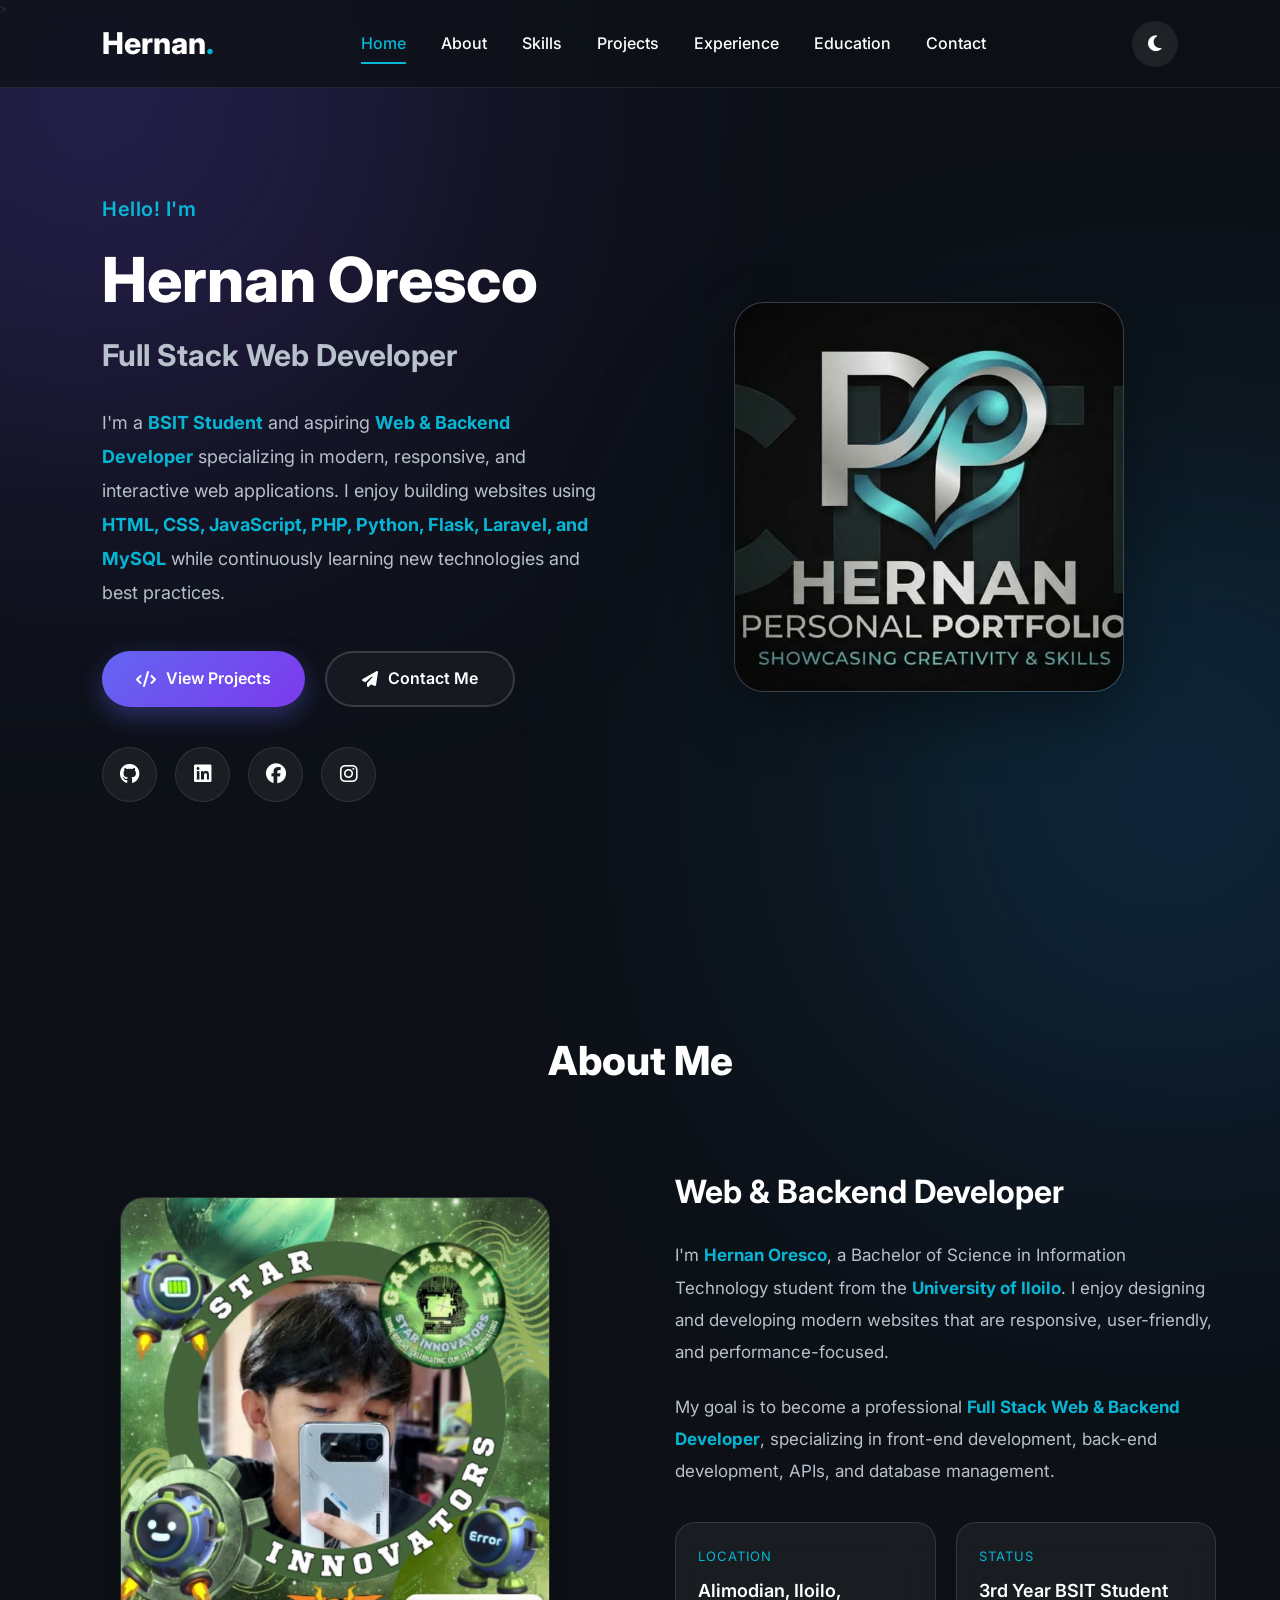
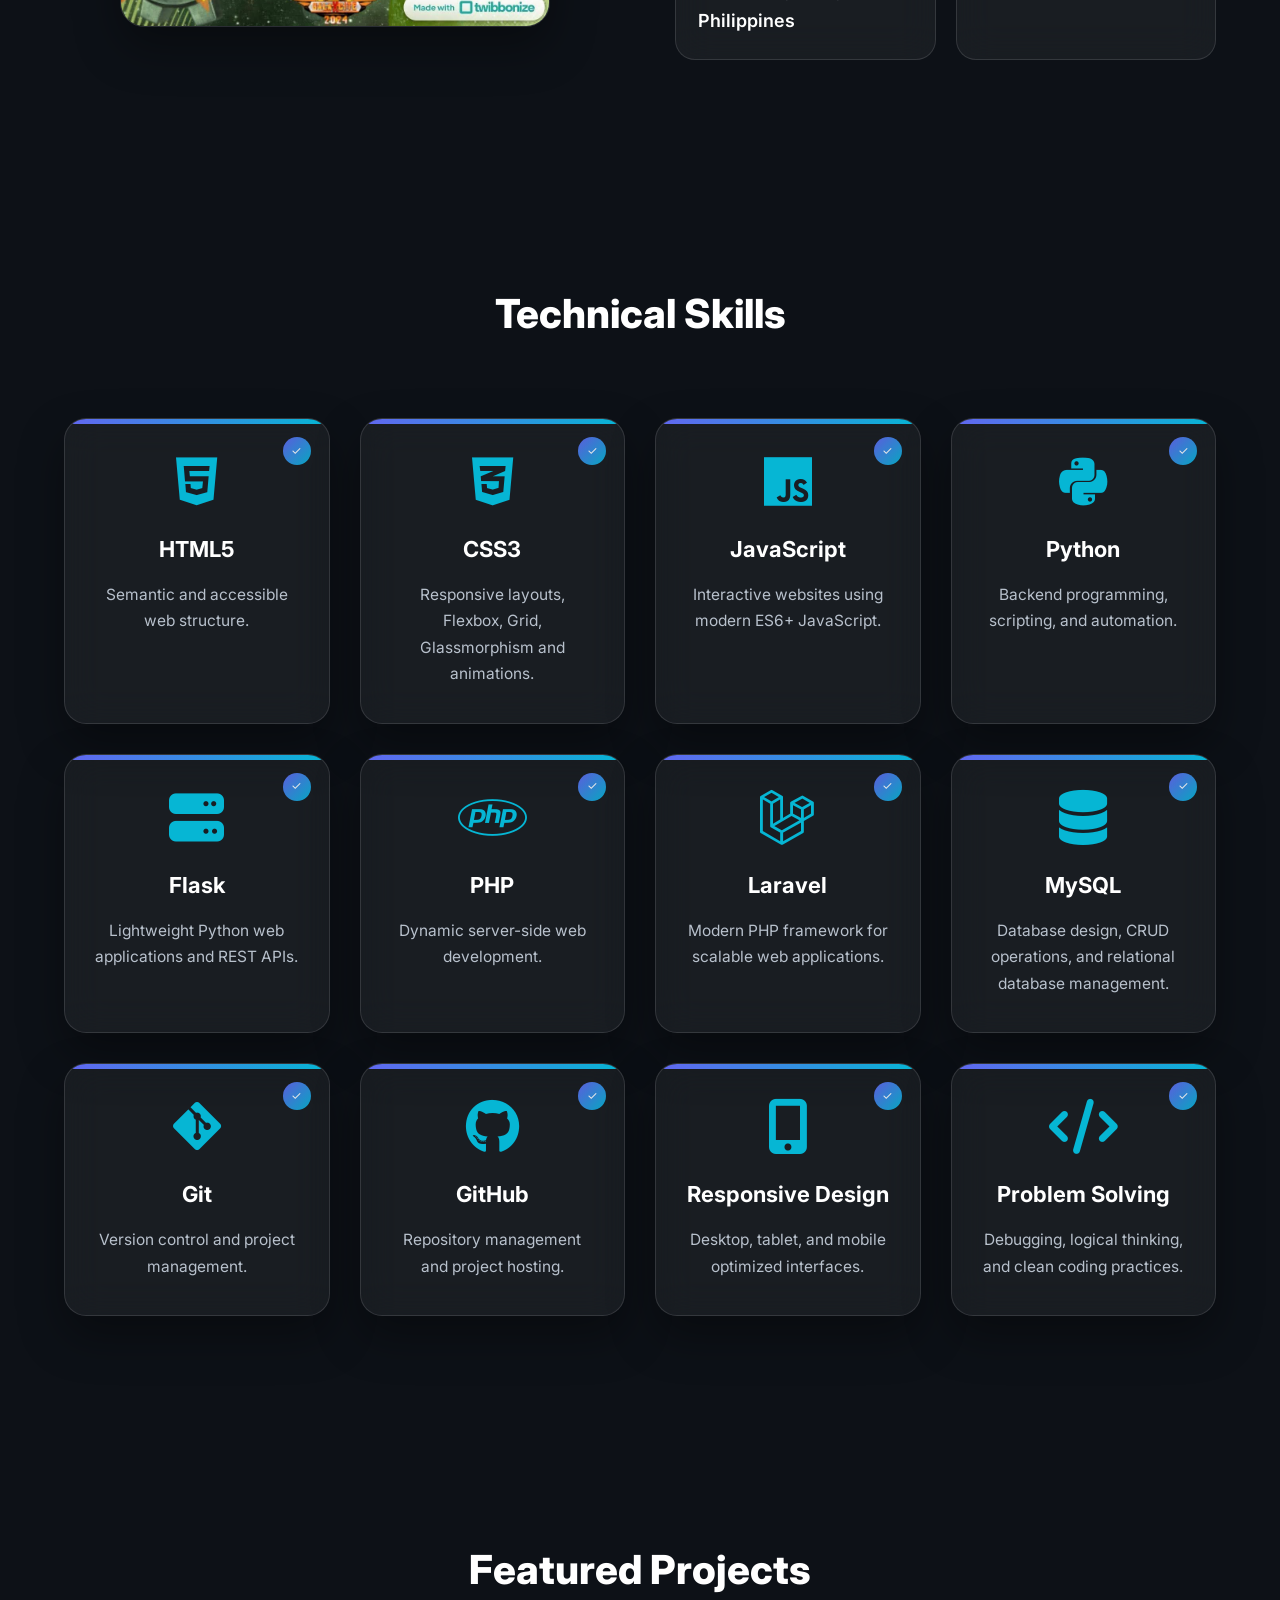
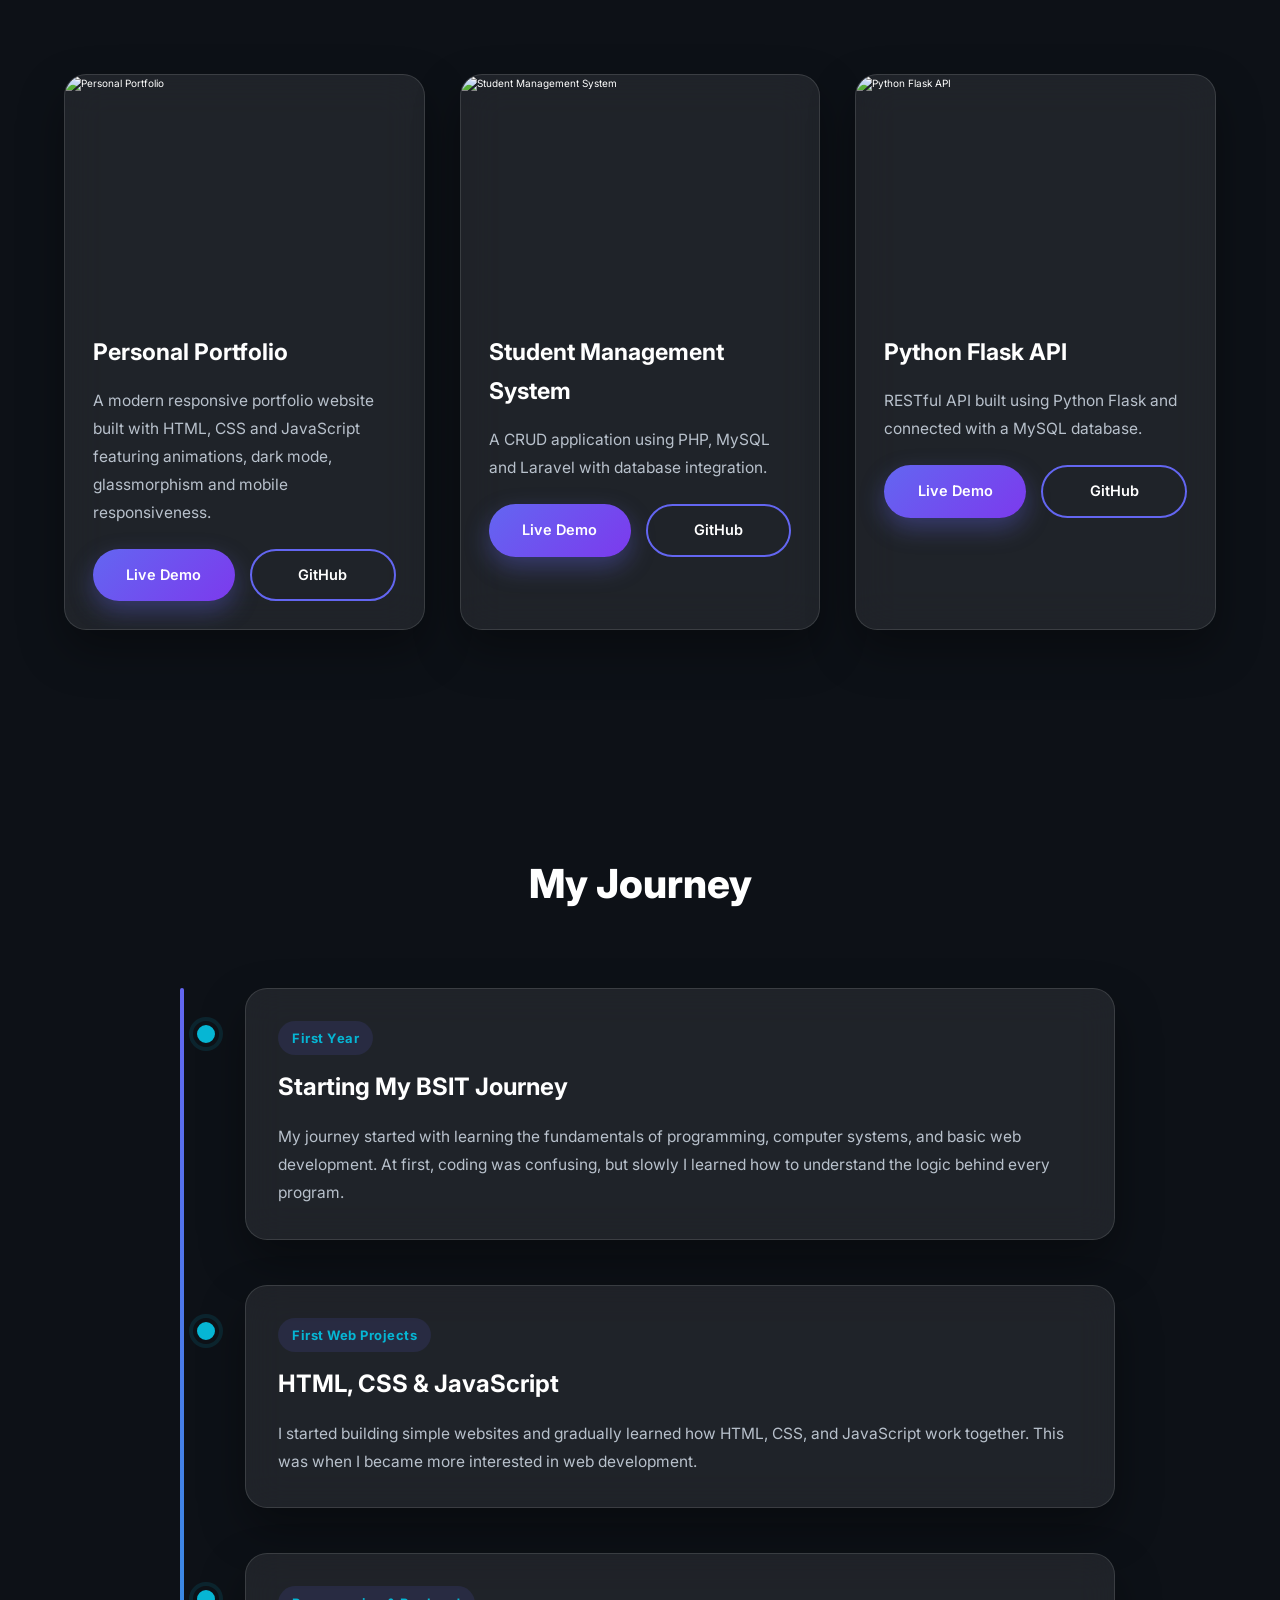
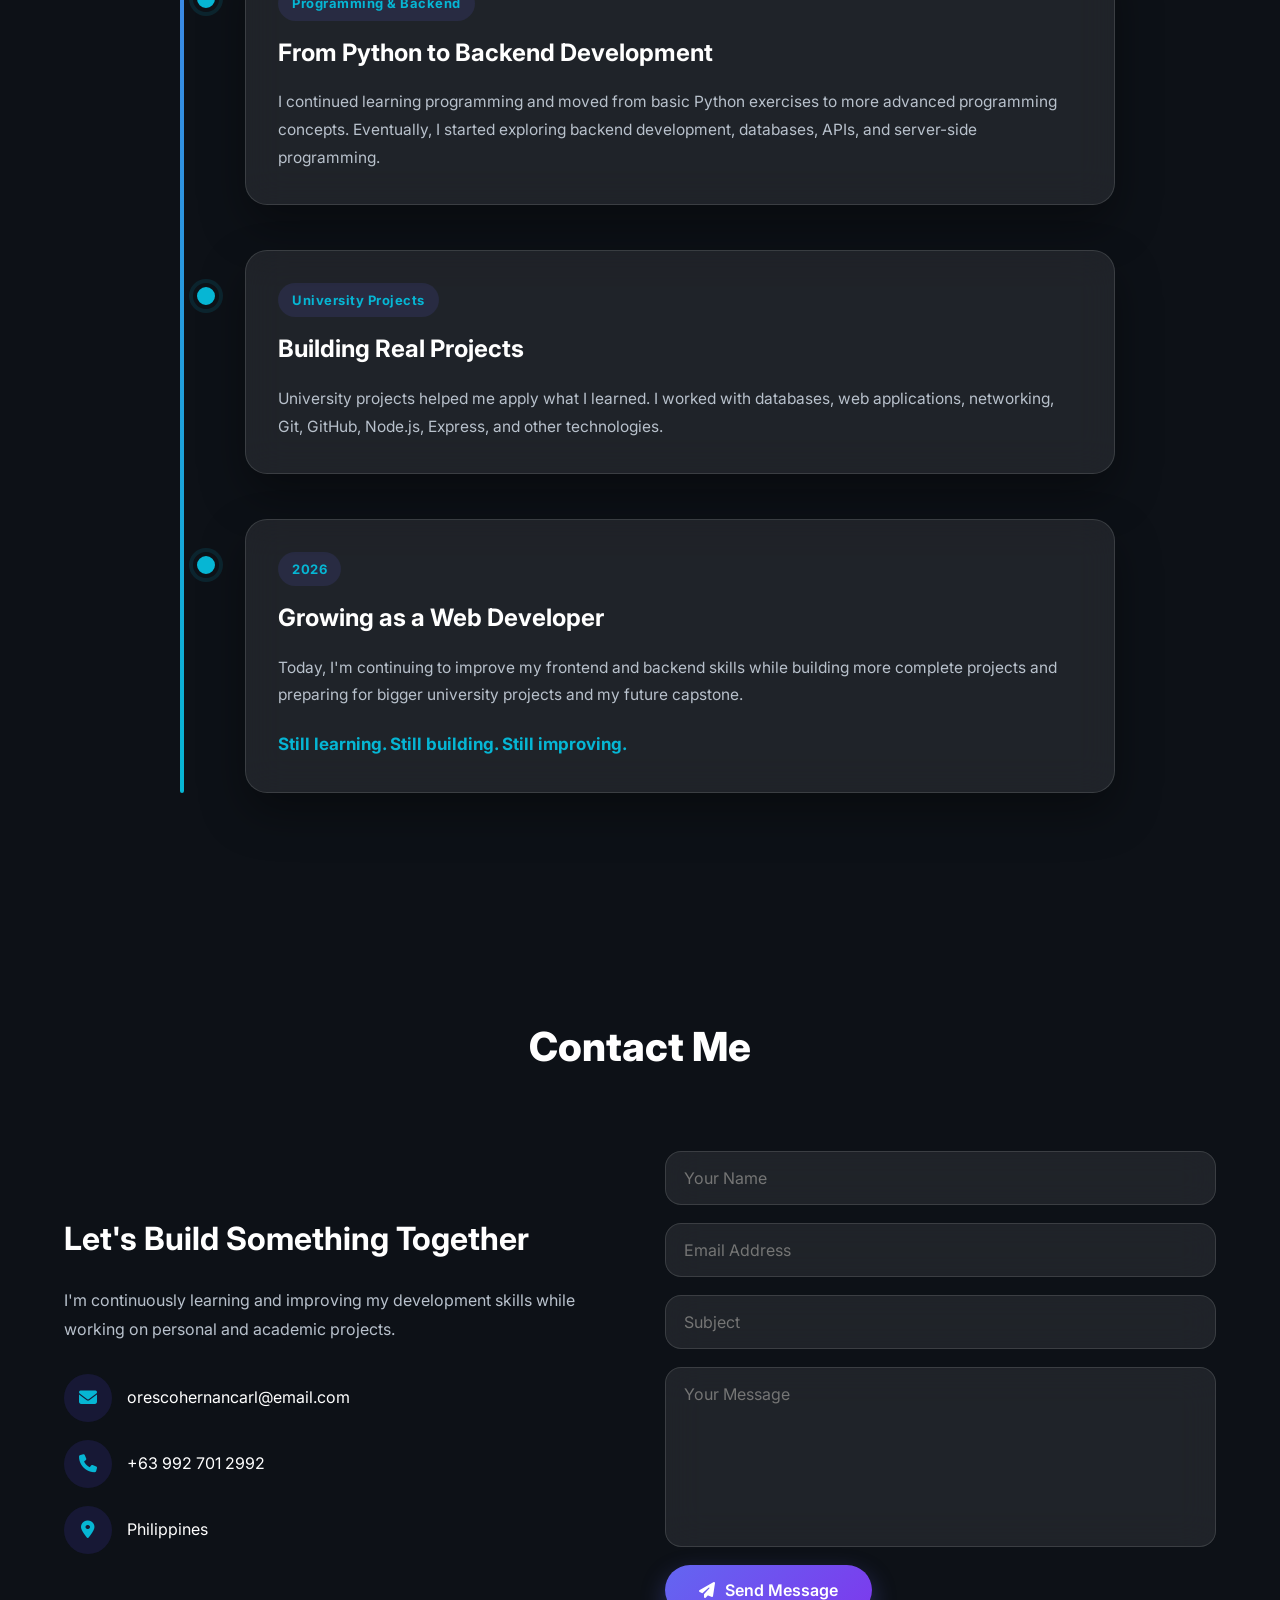
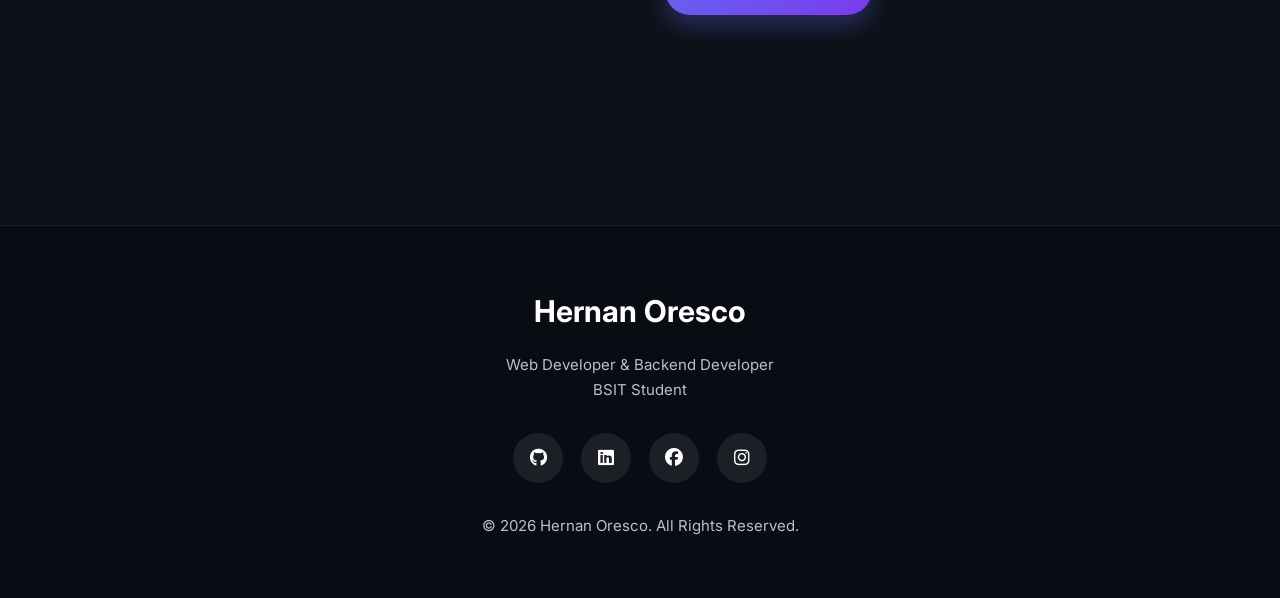
==== commit fc8c3c7f: "updates" ====
--- a/index.html
+++ b/index.html
@@ -2,58 +2,34 @@
 <html lang="en">
 
 <head>
-
     <meta charset="UTF-8">
-
-    <meta
-        name="viewport"
-        content="width=device-width, initial-scale=1.0"
-    >
-
+   <meta
+    name="viewport"
+   <meta name="viewport" content="width=device-width, initial-scale=1.0">
+>
     <title>Hernan Oresco | Web & Backend Developer</title>
 
-    <meta
-        name="description"
-        content="Portfolio of Hernan Oresco - BSIT Student and aspiring Web & Backend Developer"
-    >
-
-    <meta
-        name="keywords"
-        content="Portfolio, HTML, CSS, JavaScript, PHP, Python, Flask, Laravel, MySQL"
-    >
+    <meta name="description"
+        content="Portfolio of Hernan Oresco - BSIT Student and aspiring Web & Backend Developer">
+
+    <meta name="keywords"
+        content="Portfolio, HTML, CSS, JavaScript, PHP, Python, Flask, Laravel, MySQL">
 
     <!-- Google Font -->
-
-    <link
-        rel="preconnect"
-        href="https://fonts.googleapis.com"
-    >
-
-    <link
-        rel="preconnect"
-        href="https://fonts.gstatic.com"
-        crossorigin
-    >
+    <link rel="preconnect" href="https://fonts.googleapis.com">
+    <link rel="preconnect" href="https://fonts.gstatic.com" crossorigin>
 
     <link
         href="https://fonts.googleapis.com/css2?family=Inter:wght@300;400;500;600;700;800&display=swap"
-        rel="stylesheet"
-    >
+        rel="stylesheet">
 
     <!-- Font Awesome -->
-
     <link
         rel="stylesheet"
-        href="https://cdnjs.cloudflare.com/ajax/libs/font-awesome/6.6.0/css/all.min.css"
-    >
+        href="https://cdnjs.cloudflare.com/ajax/libs/font-awesome/6.6.0/css/all.min.css">
 
     <!-- CSS -->
-
-    <link
-        rel="stylesheet"
-        href="style.css"
-    >
-
+    <link rel="stylesheet" href="style.css">
 </head>
 
 <body>
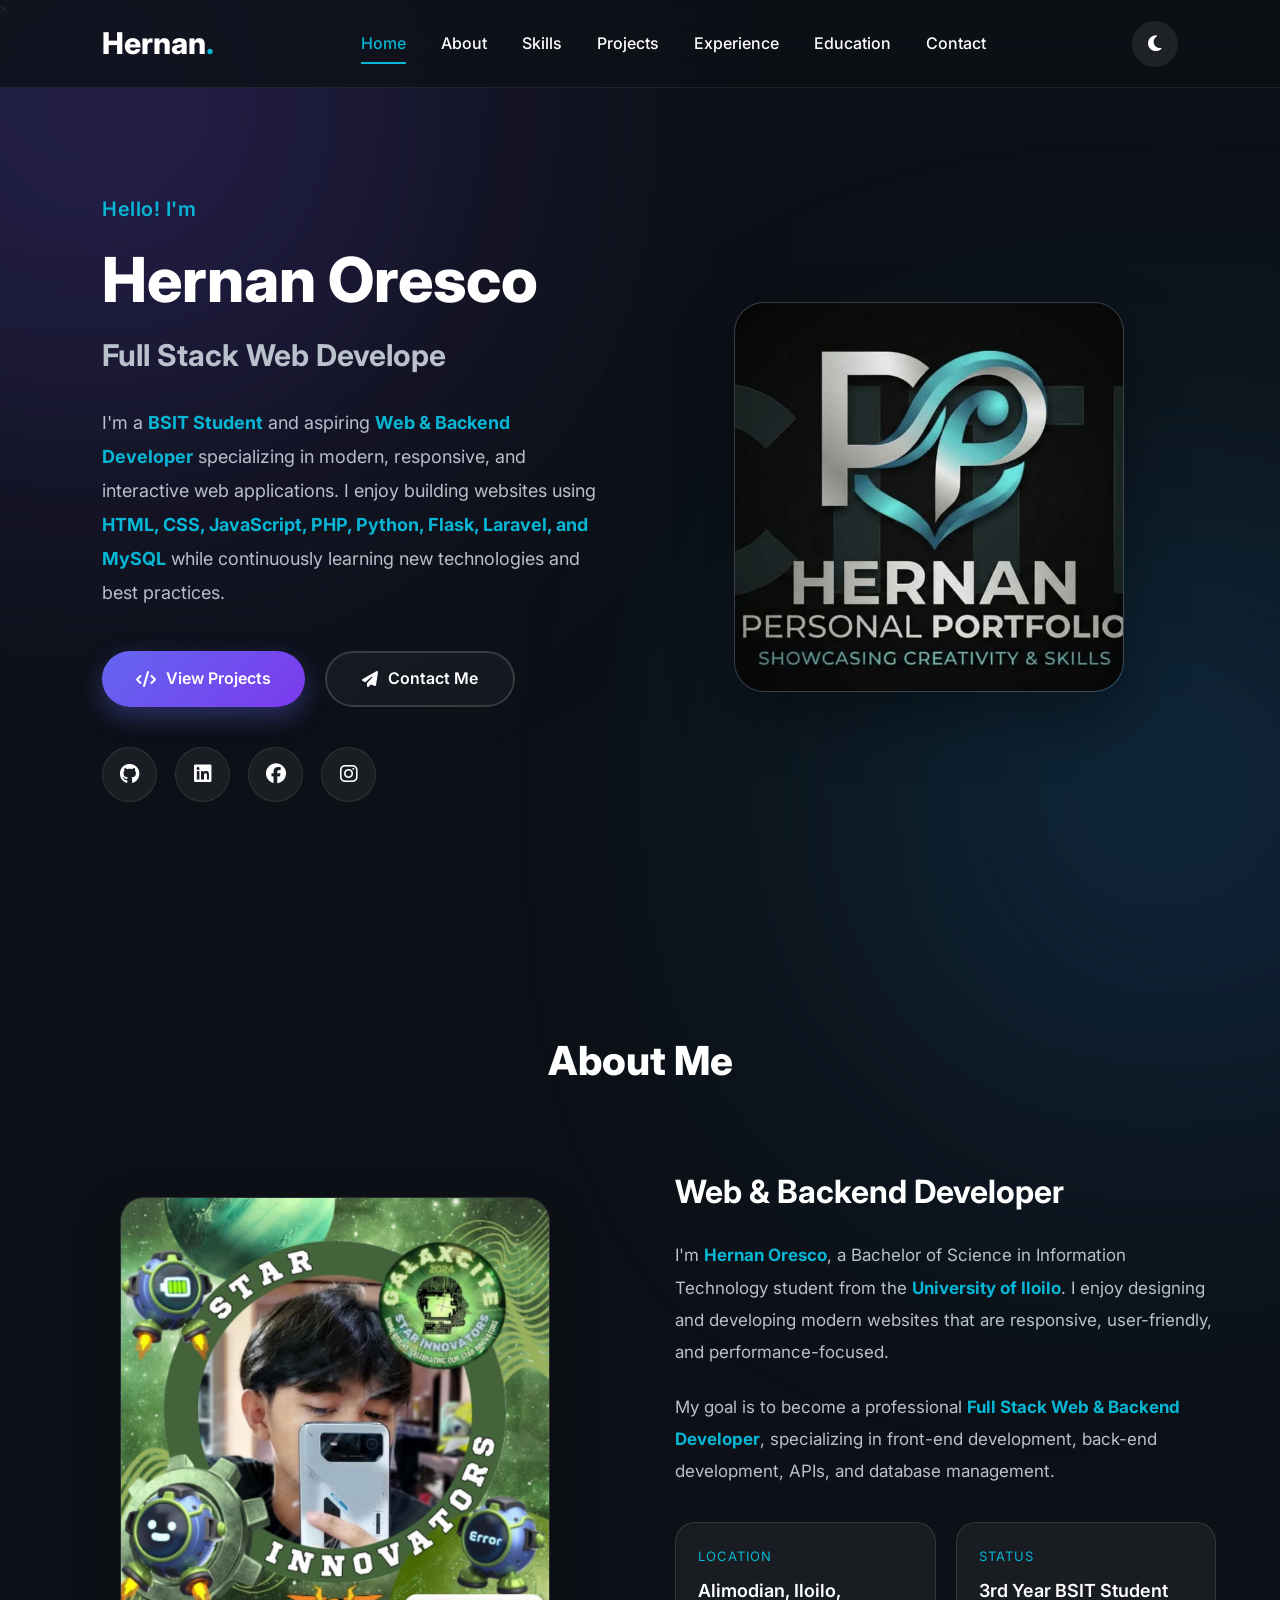
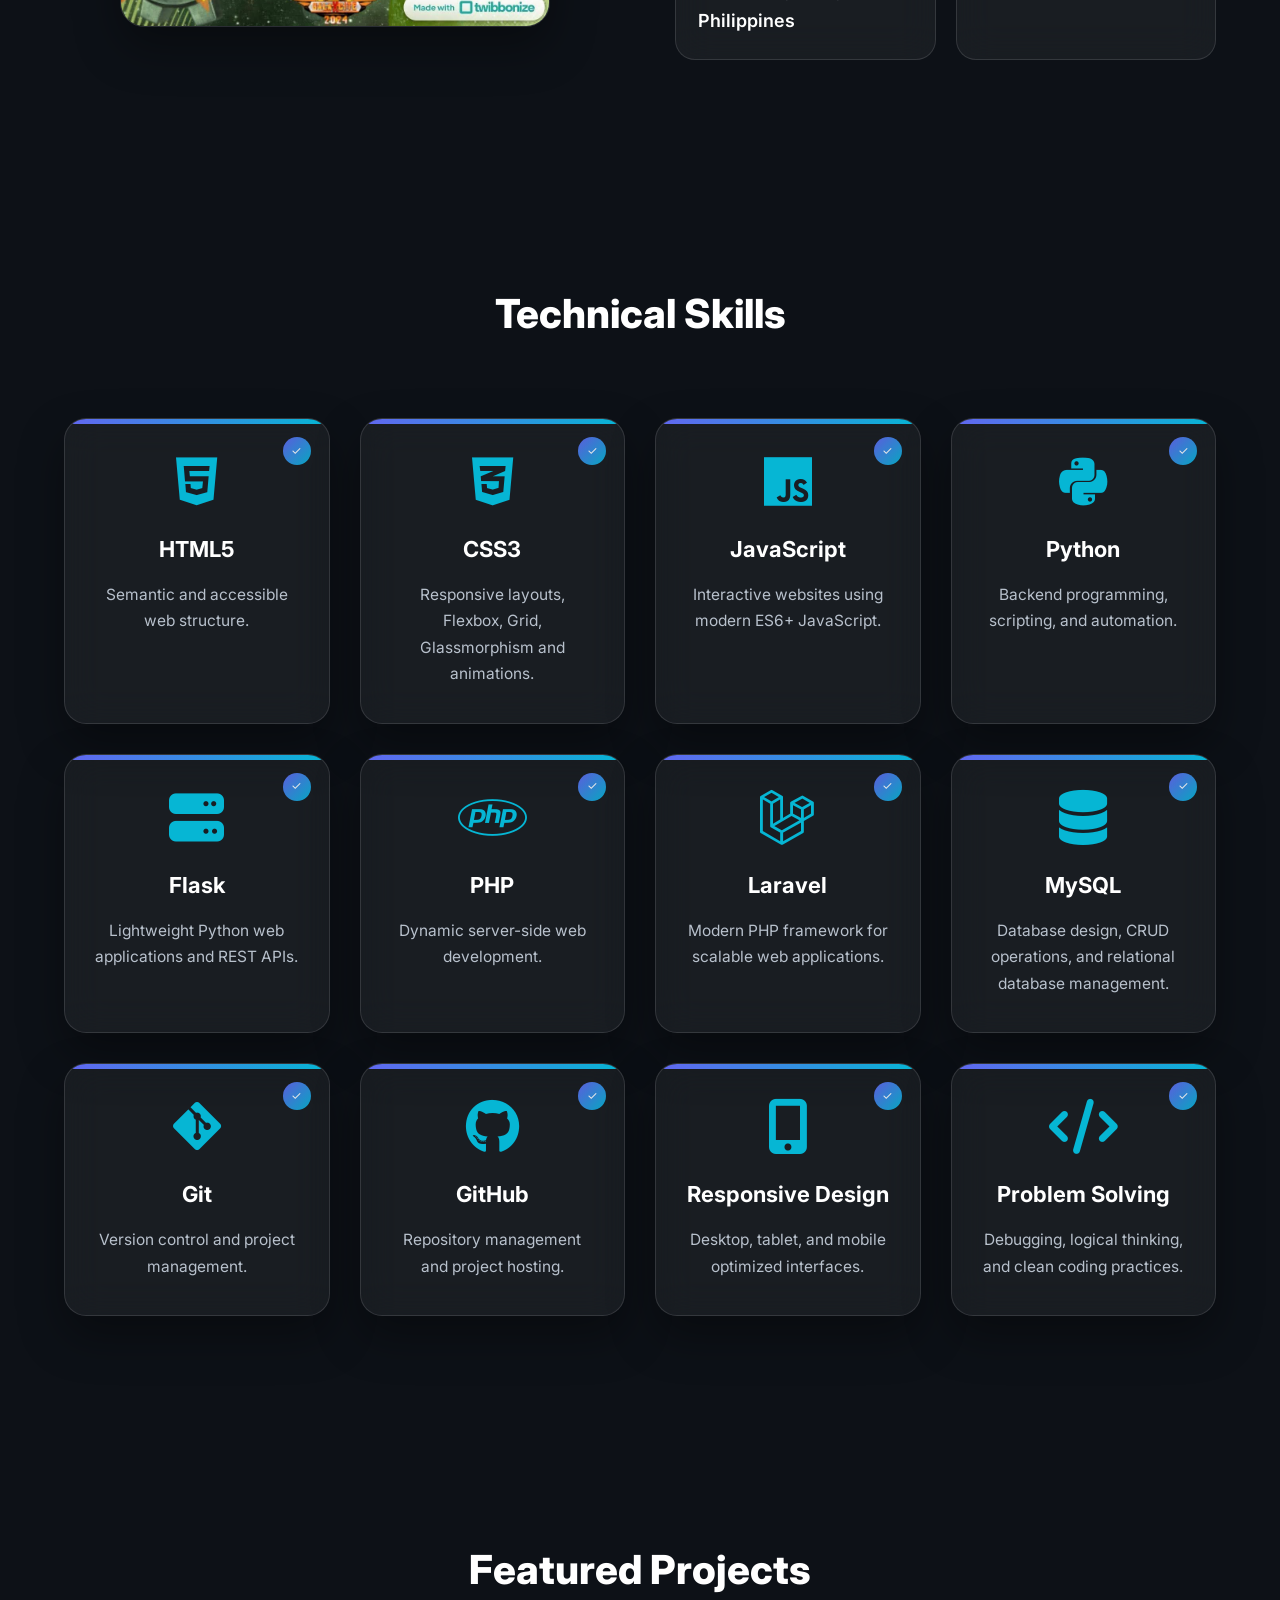
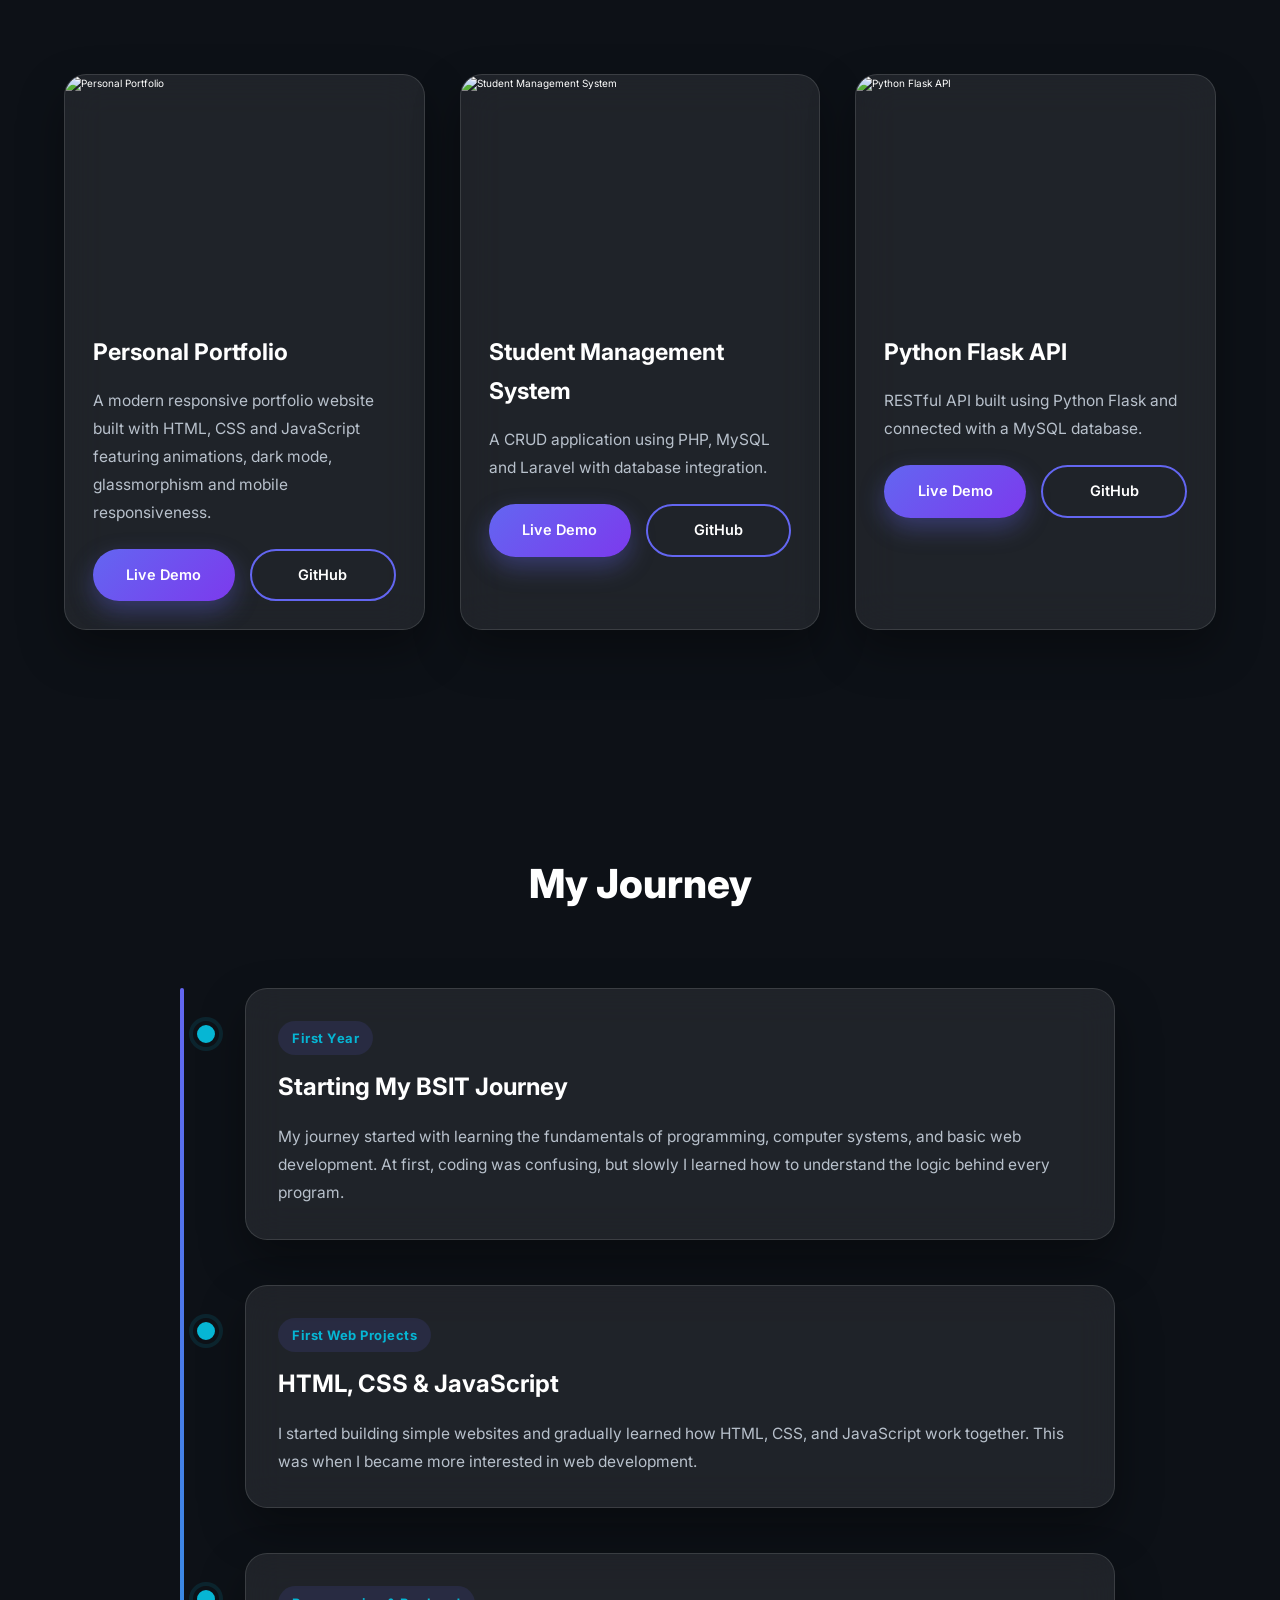
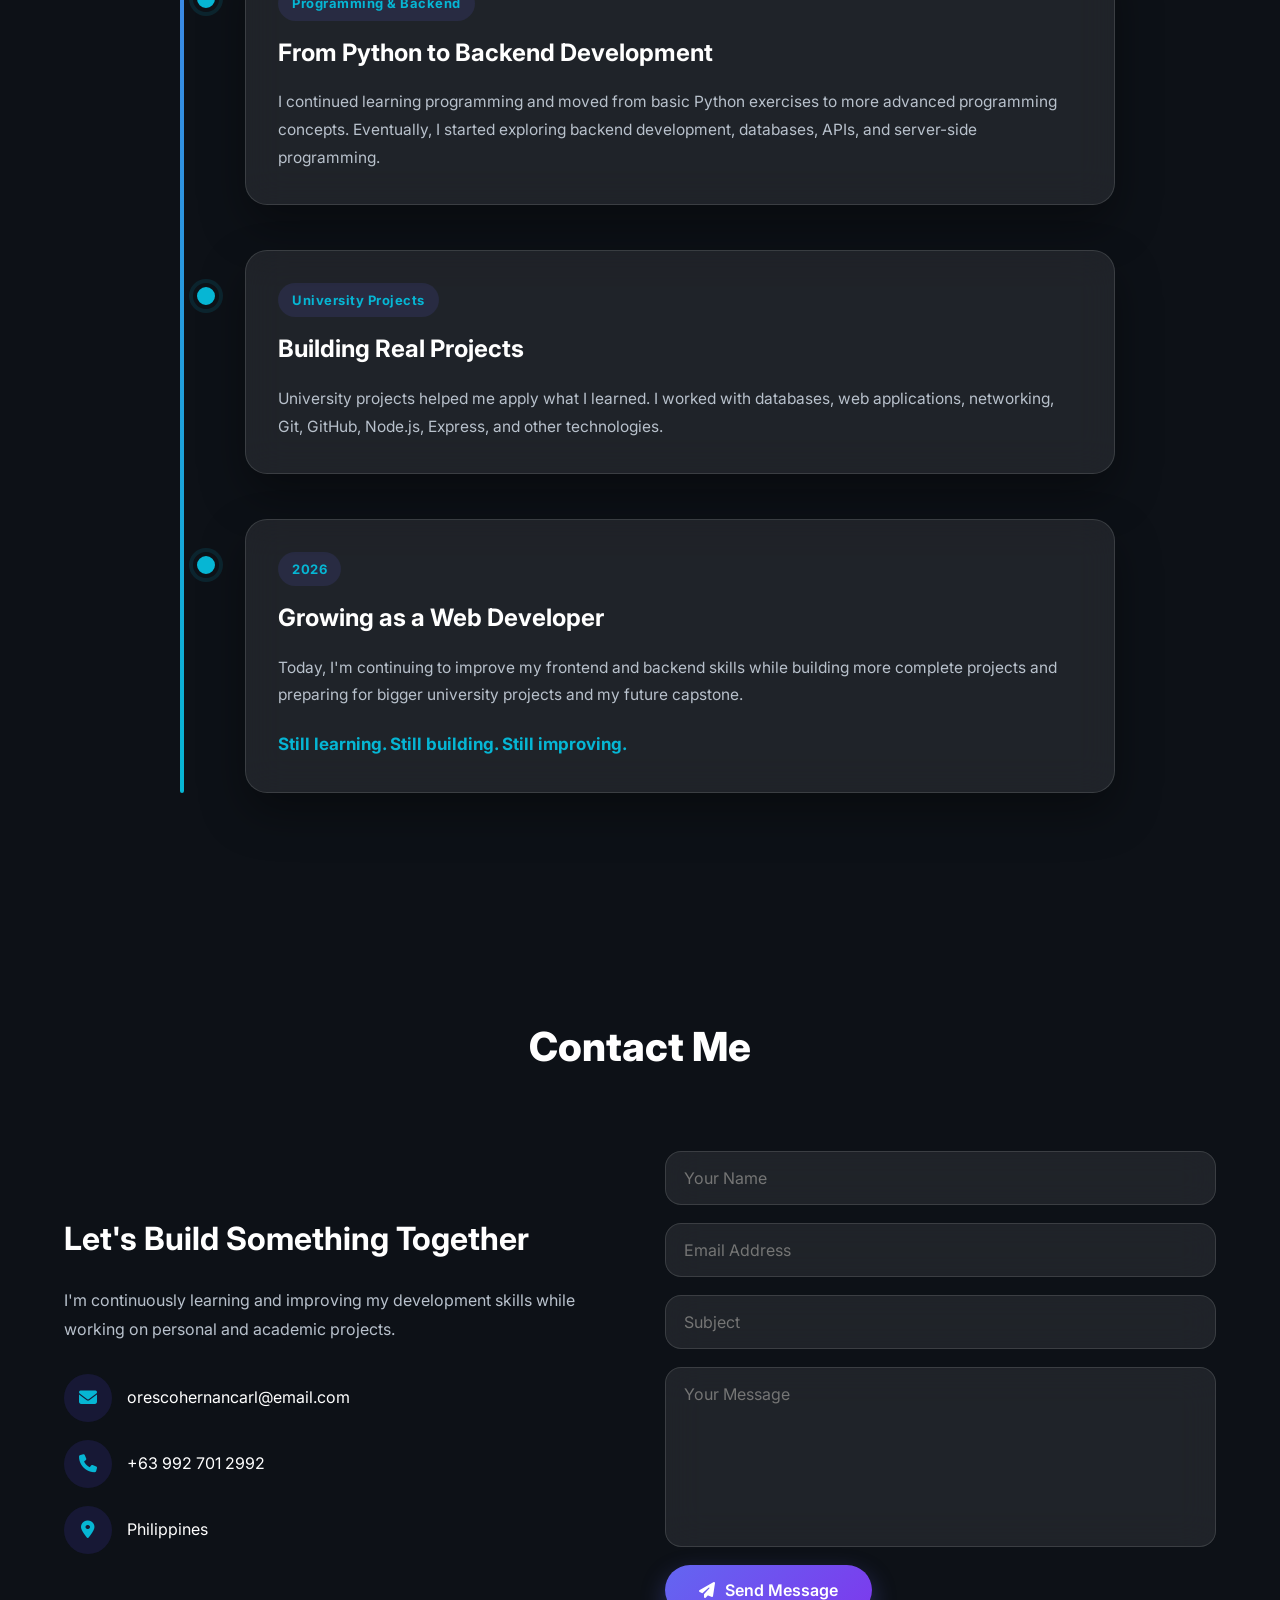
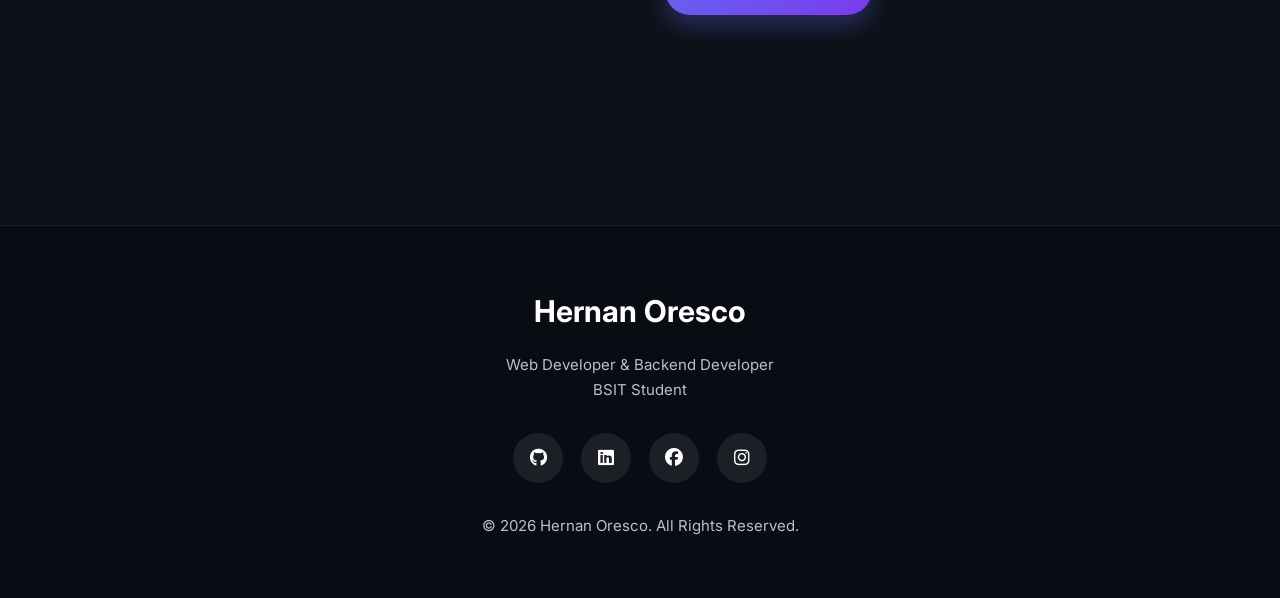
==== commit 8e8d8ec6: "updaets" ====
--- a/index.html
+++ b/index.html
@@ -3,9 +3,10 @@
 
 <head>
     <meta charset="UTF-8">
-   <meta
+    <meta
     name="viewport"
-   <meta name="viewport" content="width=device-width, initial-scale=1.0">
+    content="width=device-width, initial-scale=1.0, maximum-scale=1.0, user-scalable=no"
+>
 >
     <title>Hernan Oresco | Web & Backend Developer</title>
 
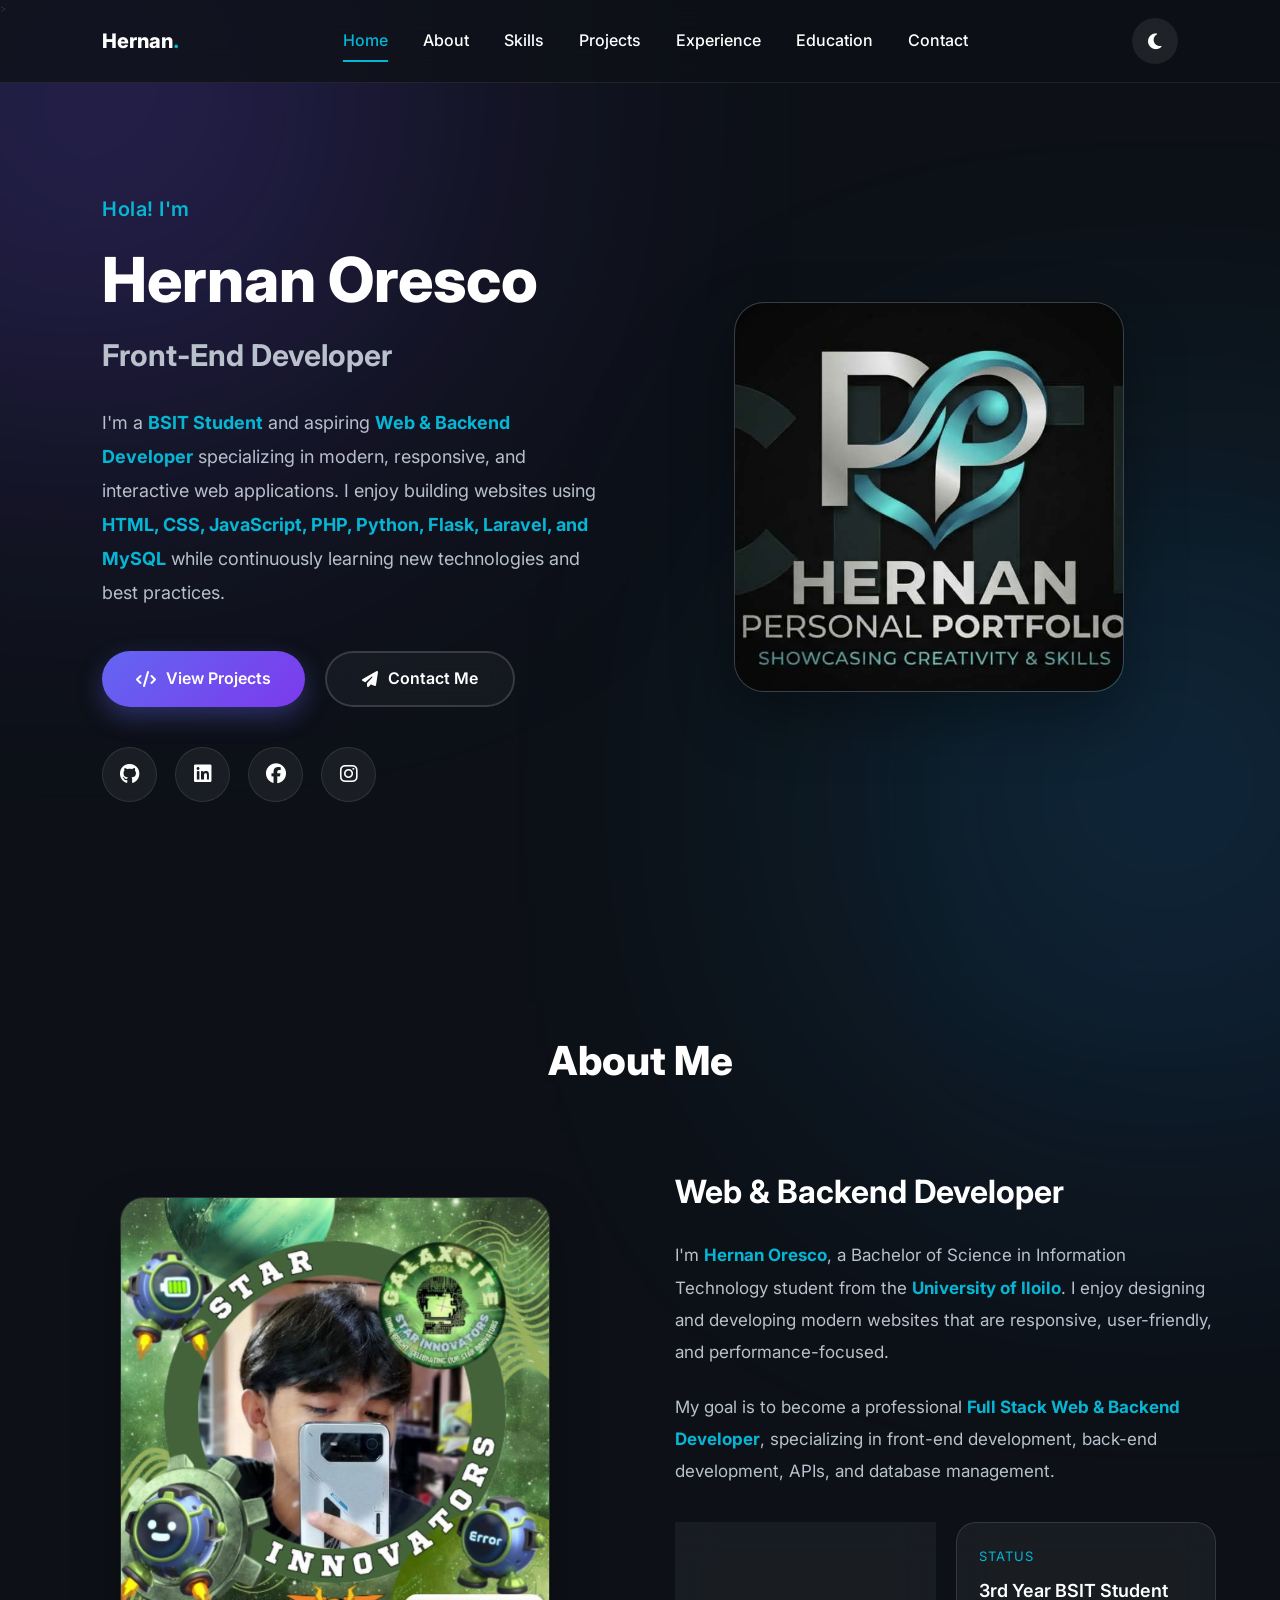
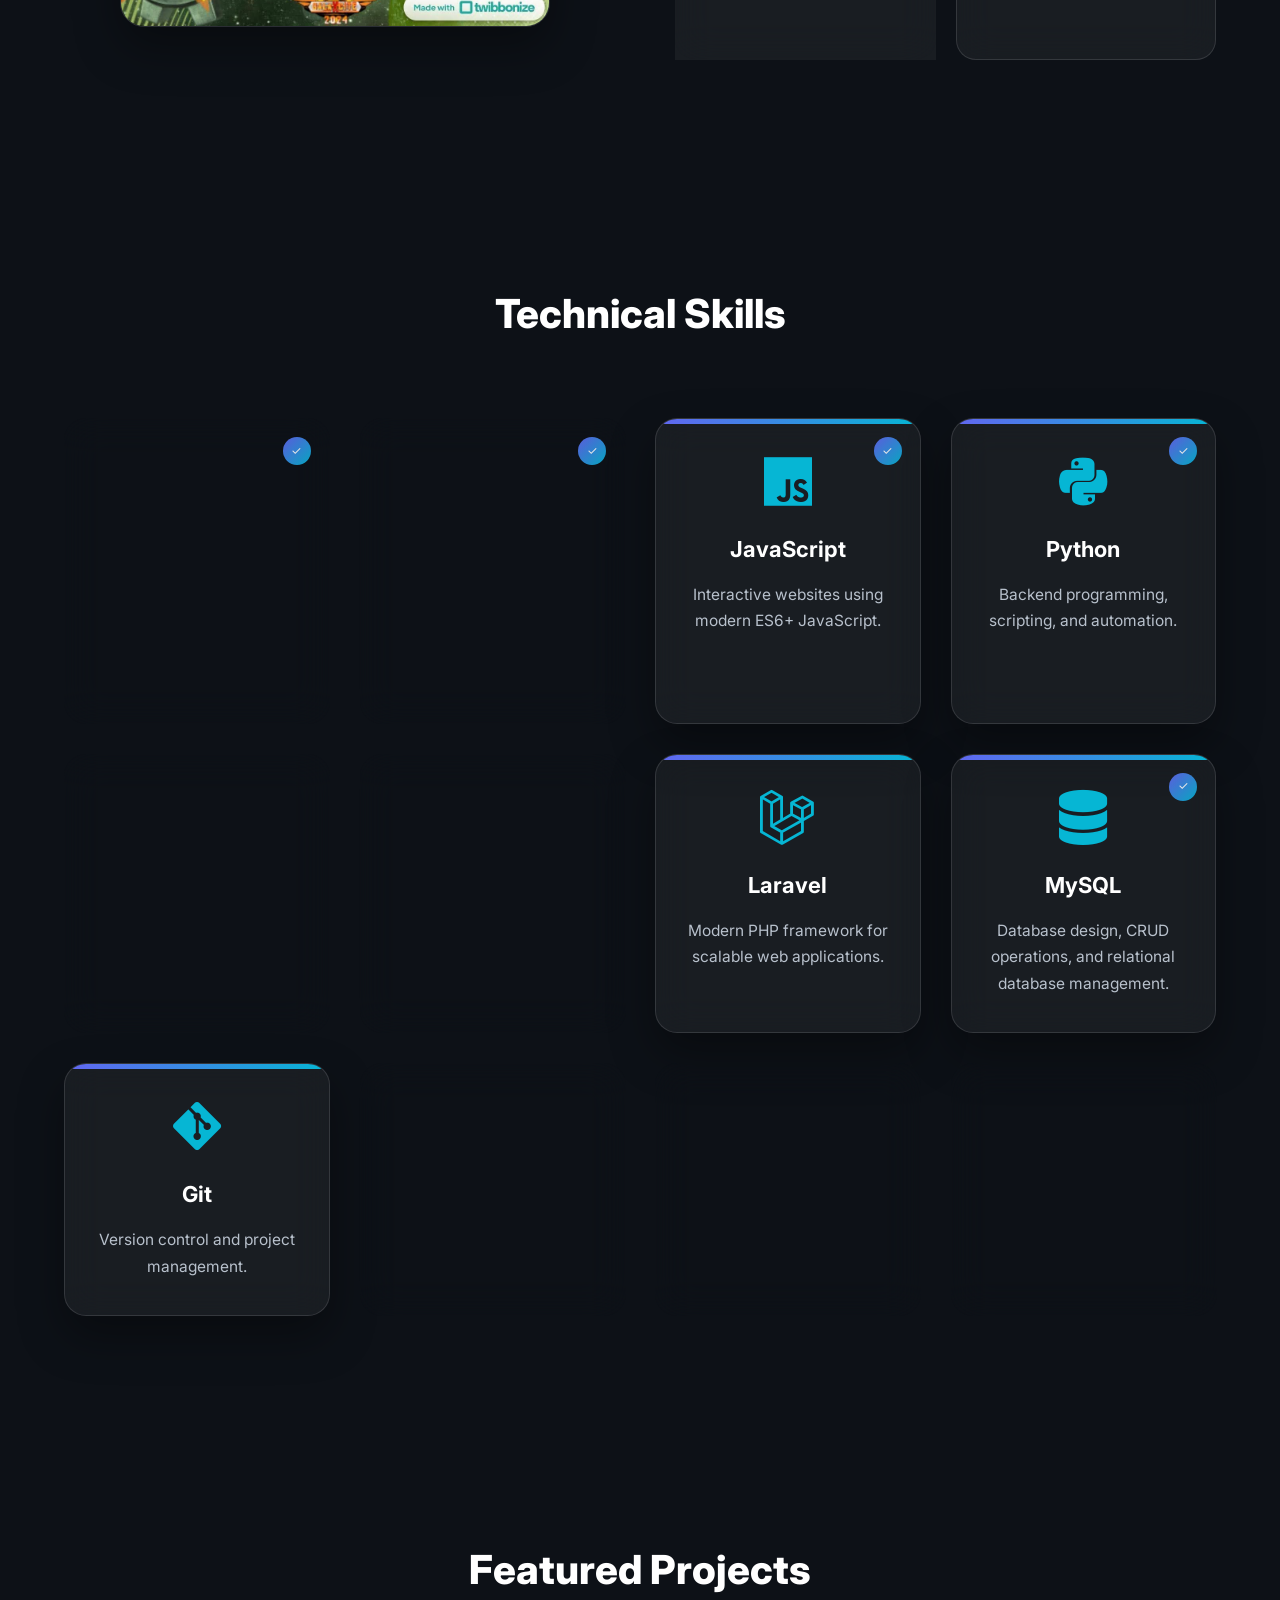
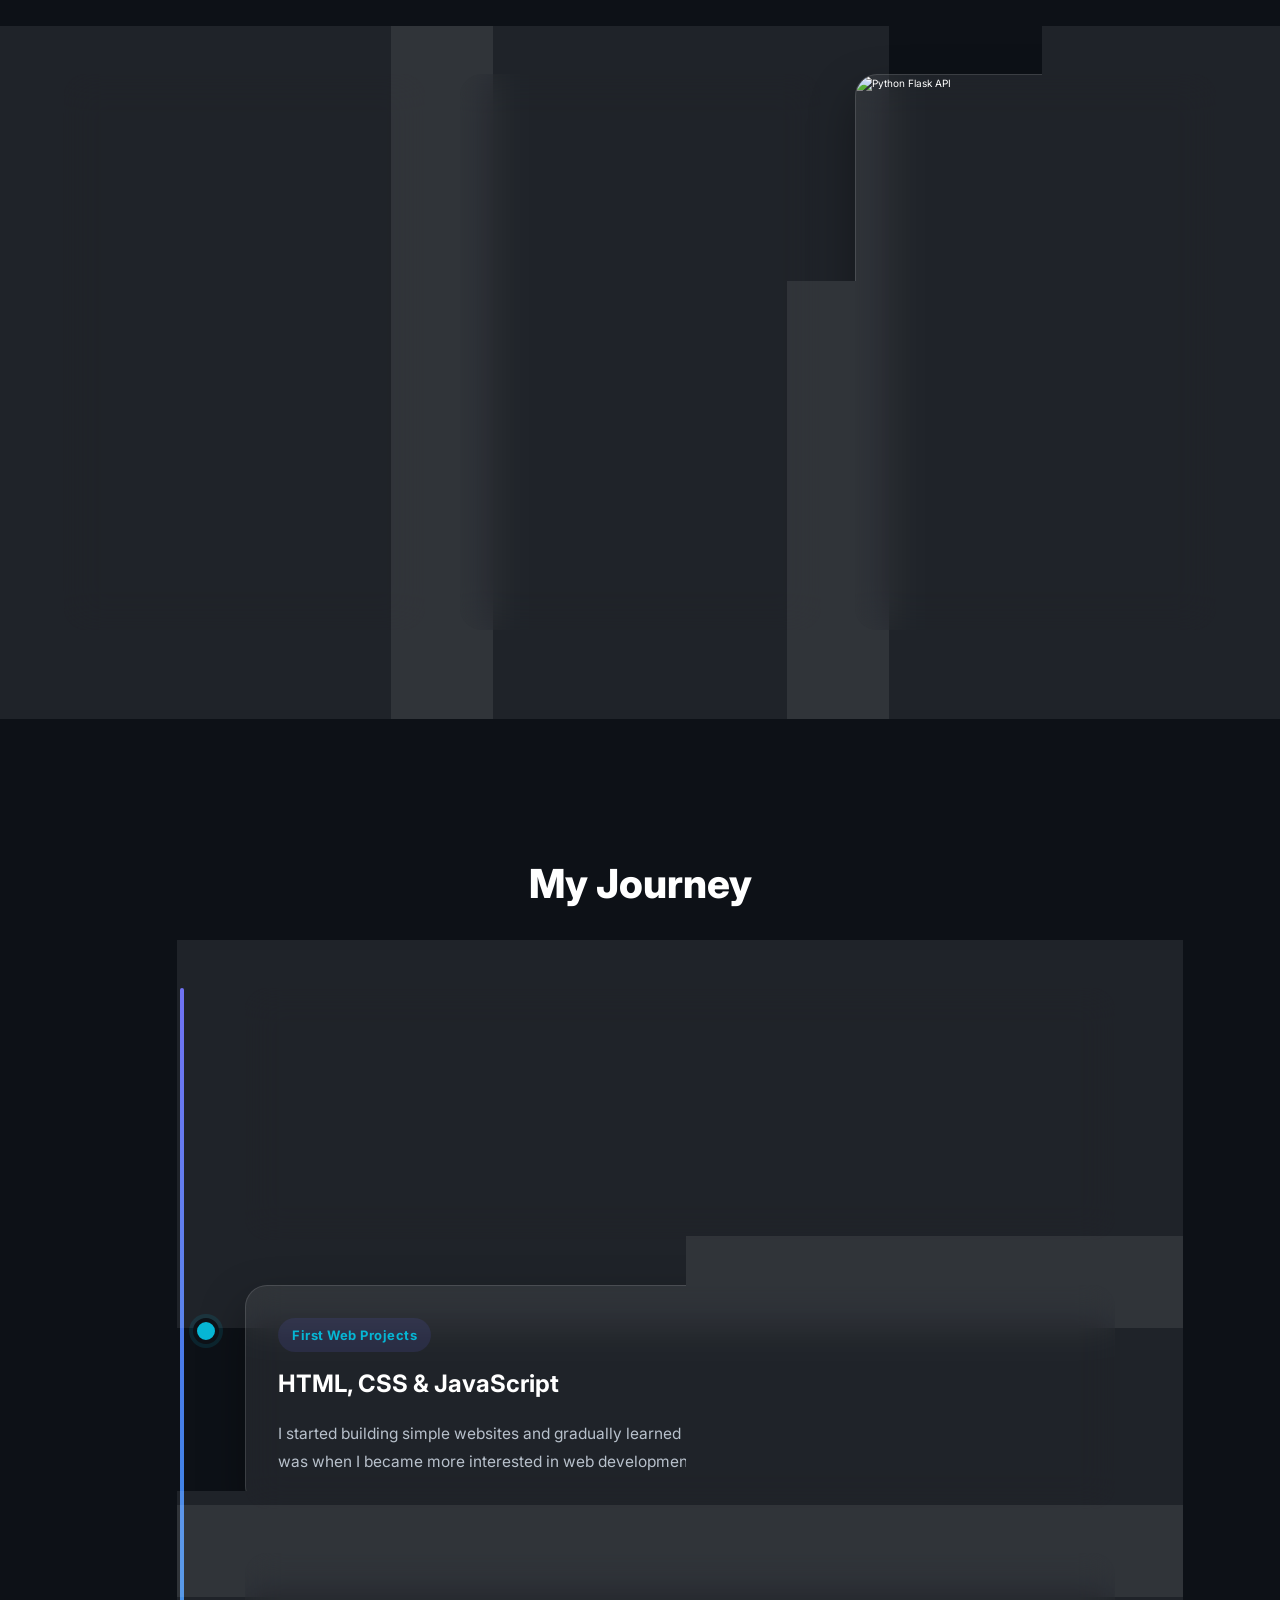
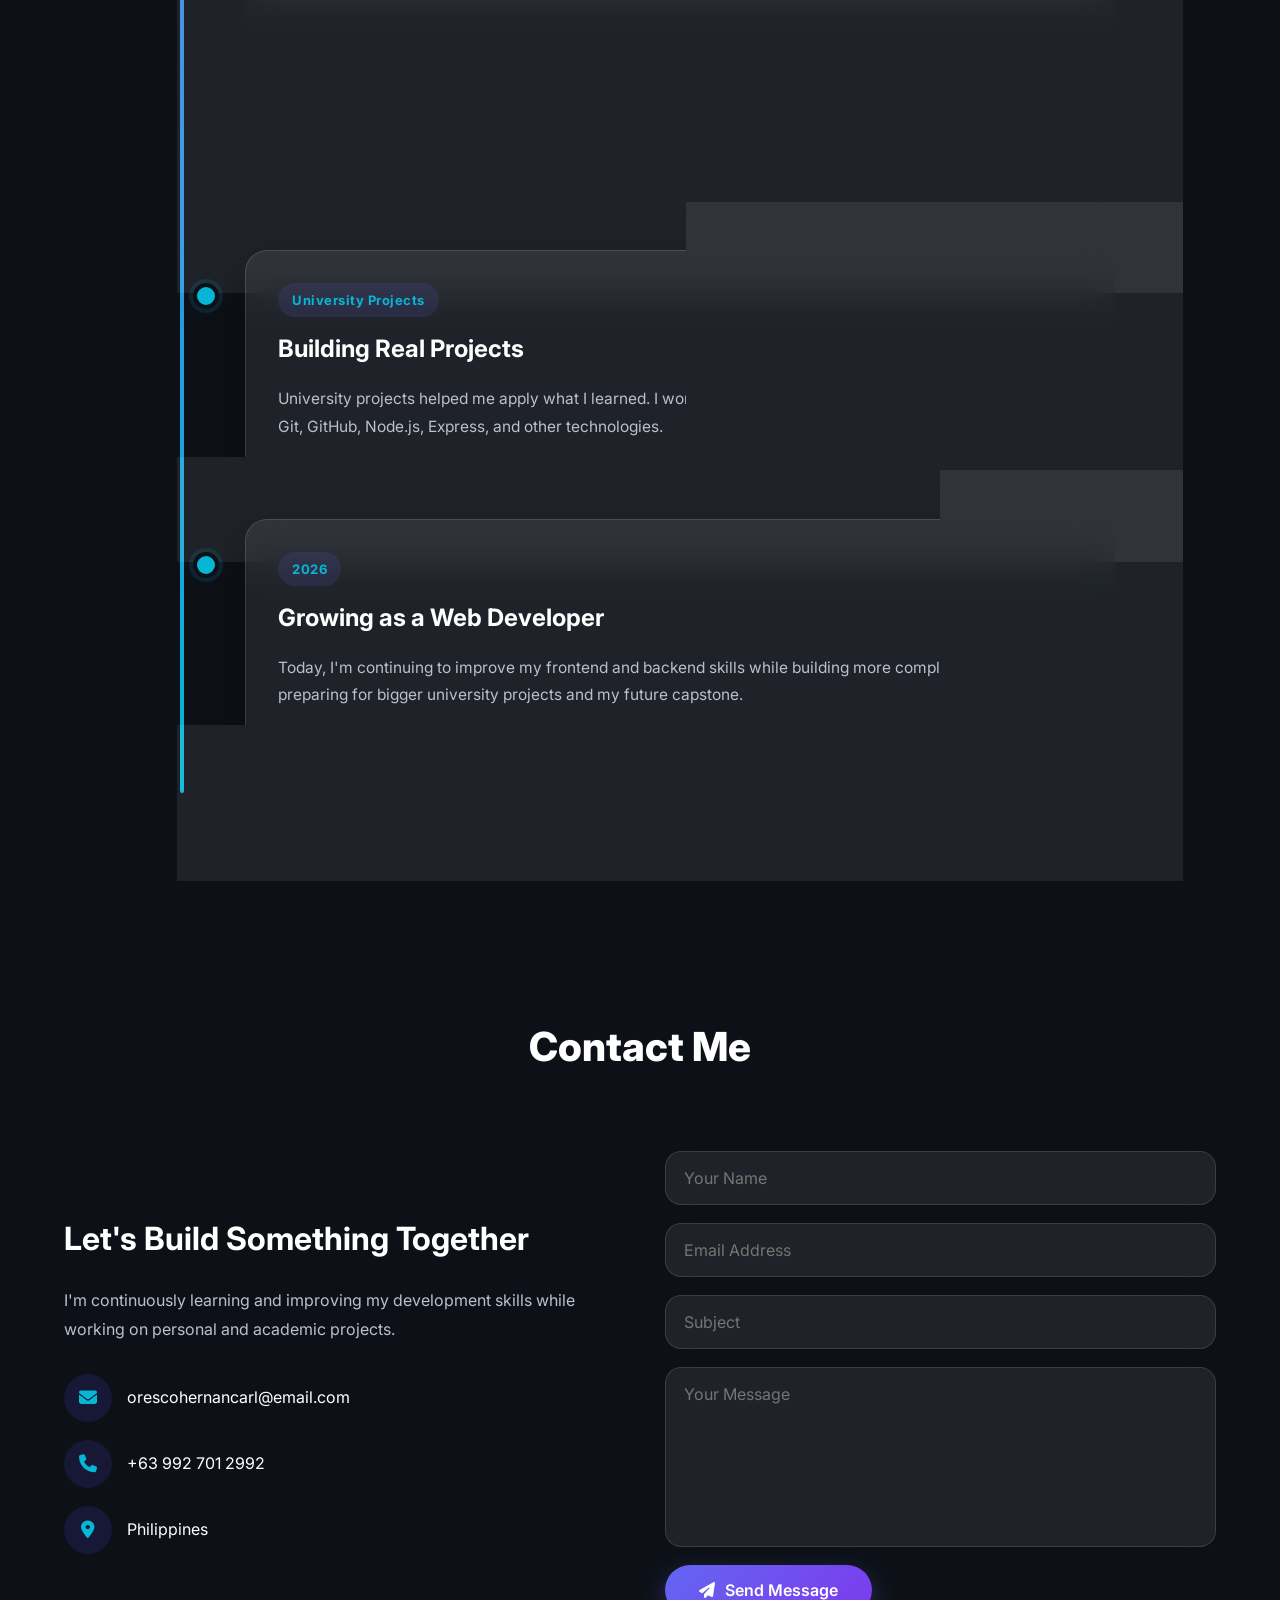
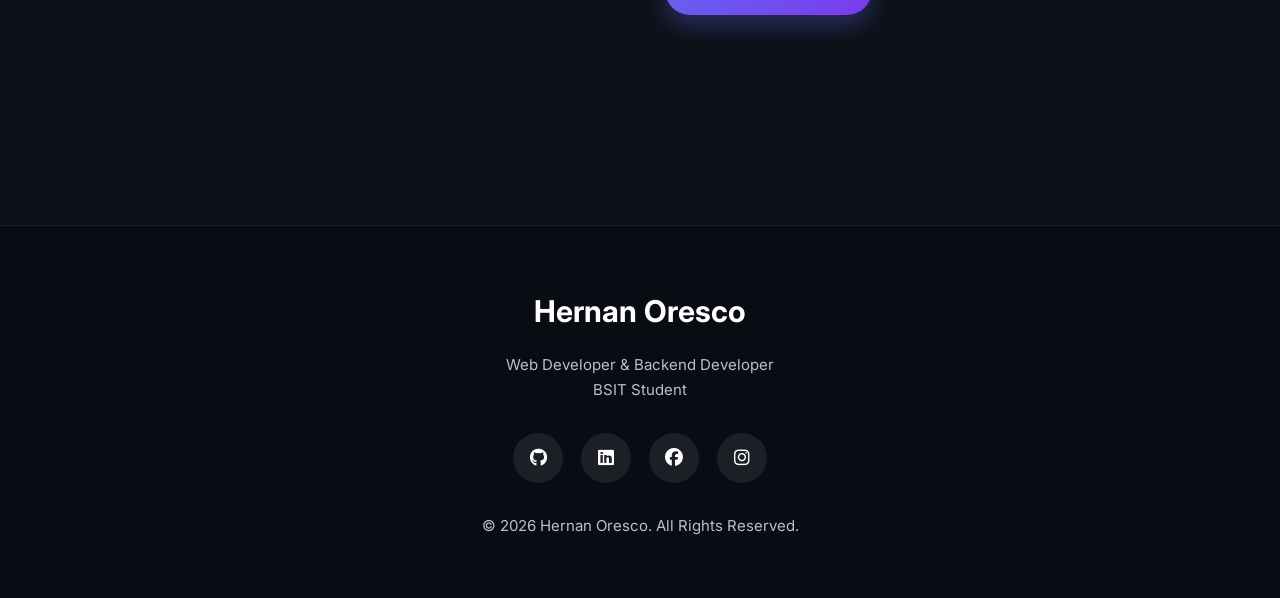
==== commit f5427cd0: "updates" ====
--- a/index.html
+++ b/index.html
@@ -77,7 +77,7 @@
         <div class="hero-content">
 
             <span class="subtitle">
-                Hello! I'm
+                Hola! I'm
             </span>
 
             <h1>
--- a/style.css
+++ b/style.css
@@ -200,7 +200,7 @@
 }
 
 .logo {
-    font-size: 3rem;
+    font-size: 2rem;
     font-weight: 800;
 }
 
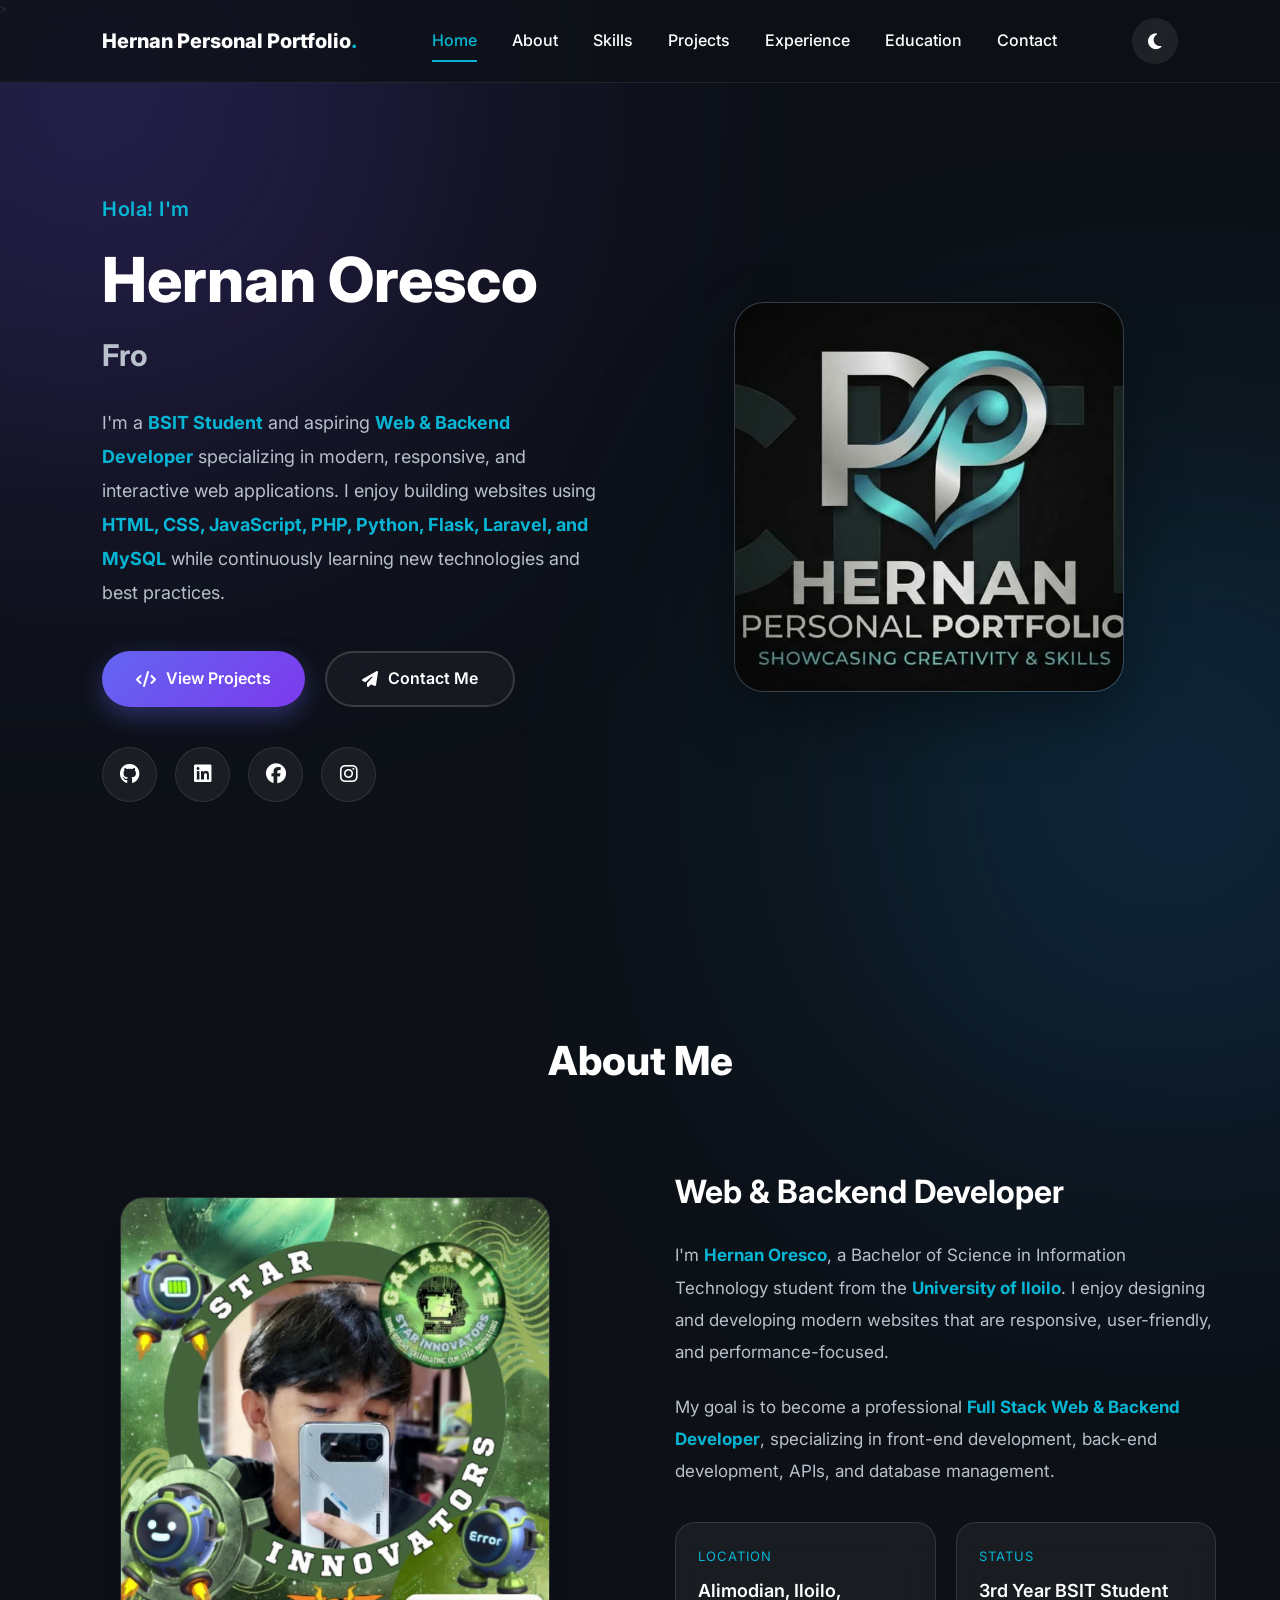
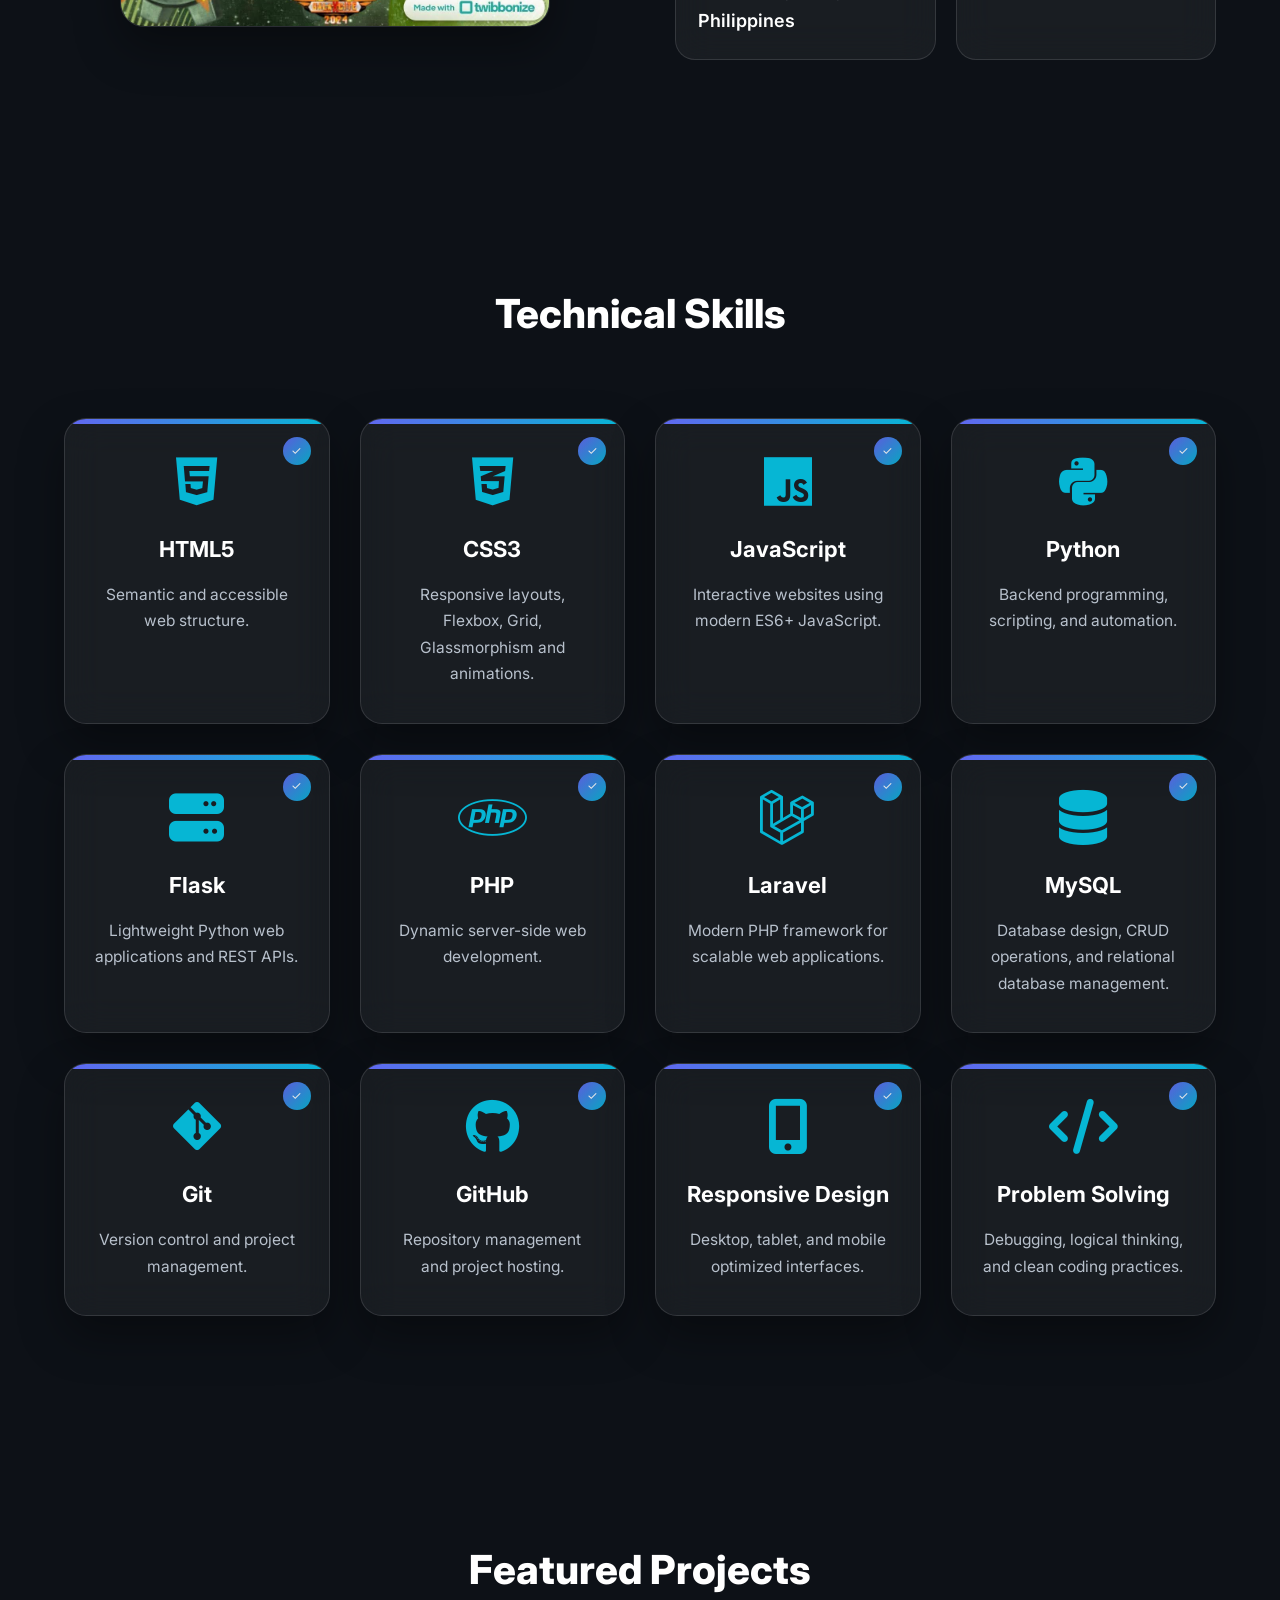
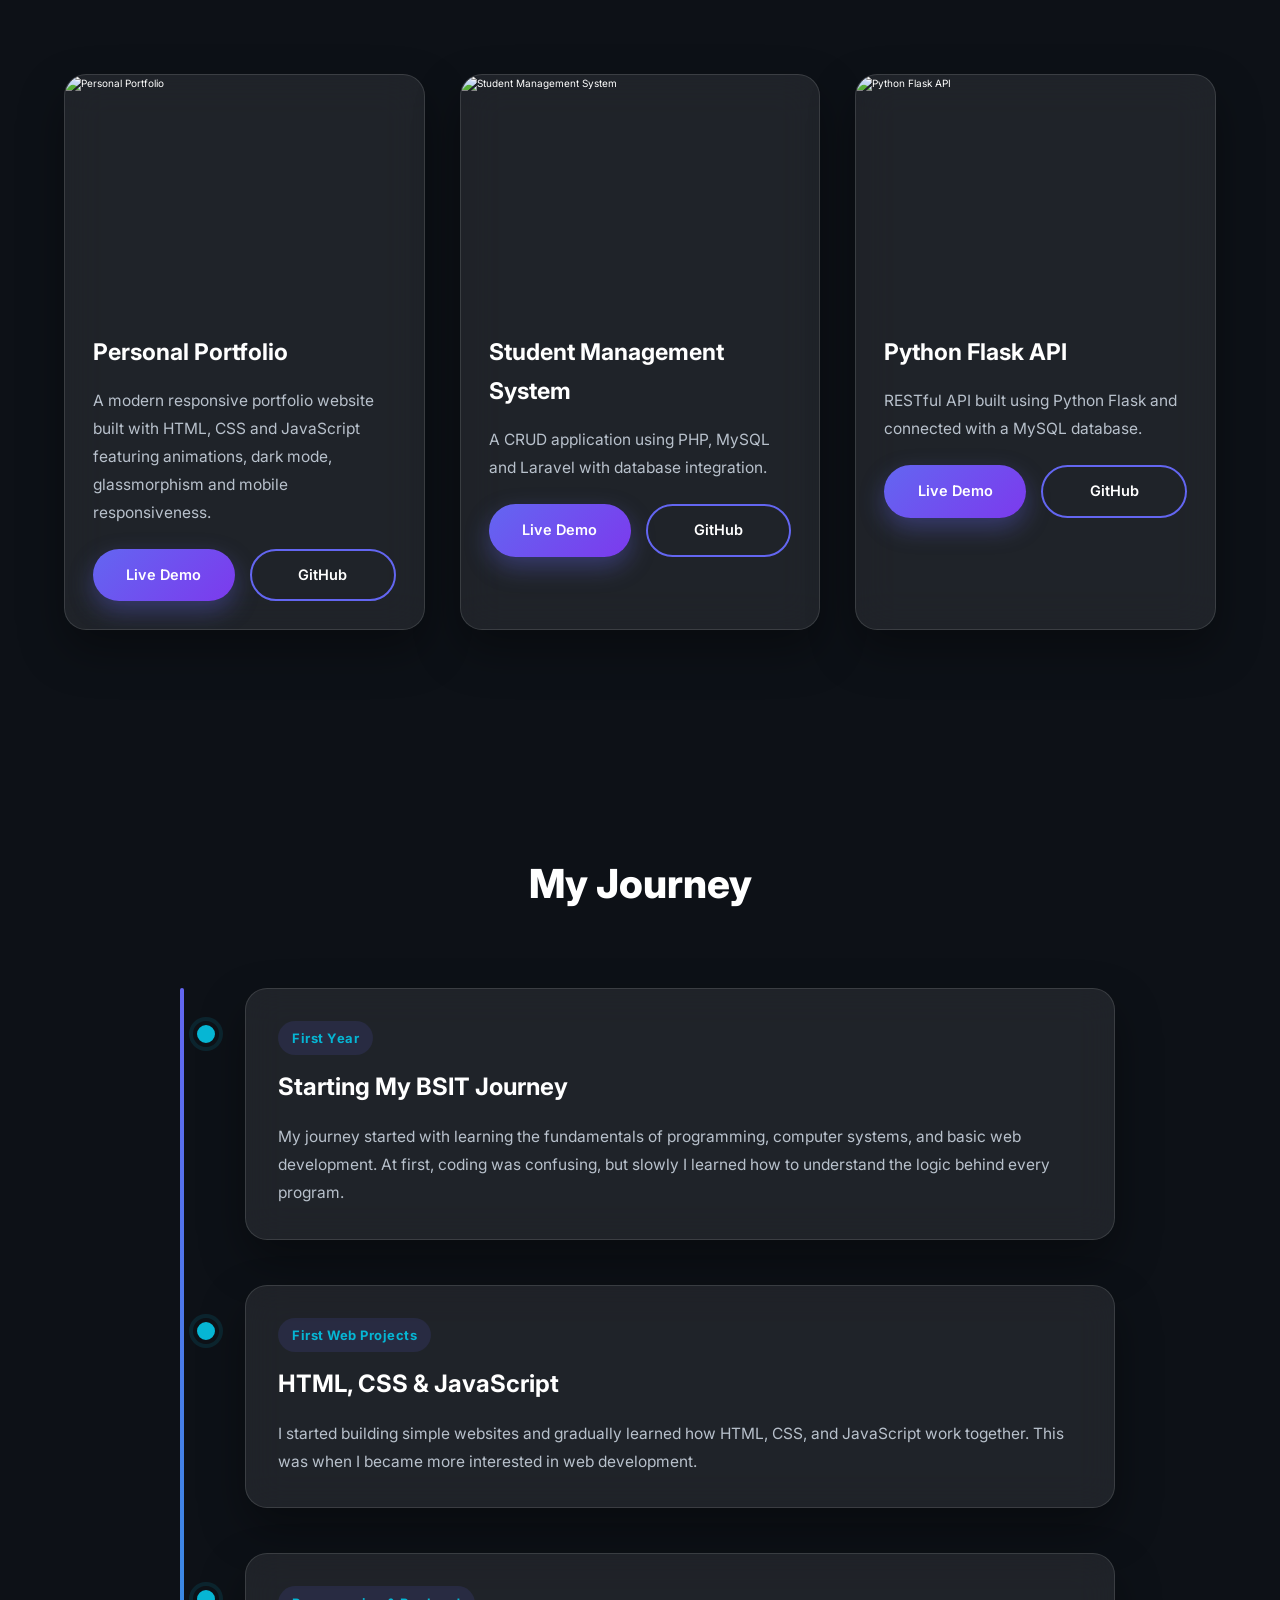
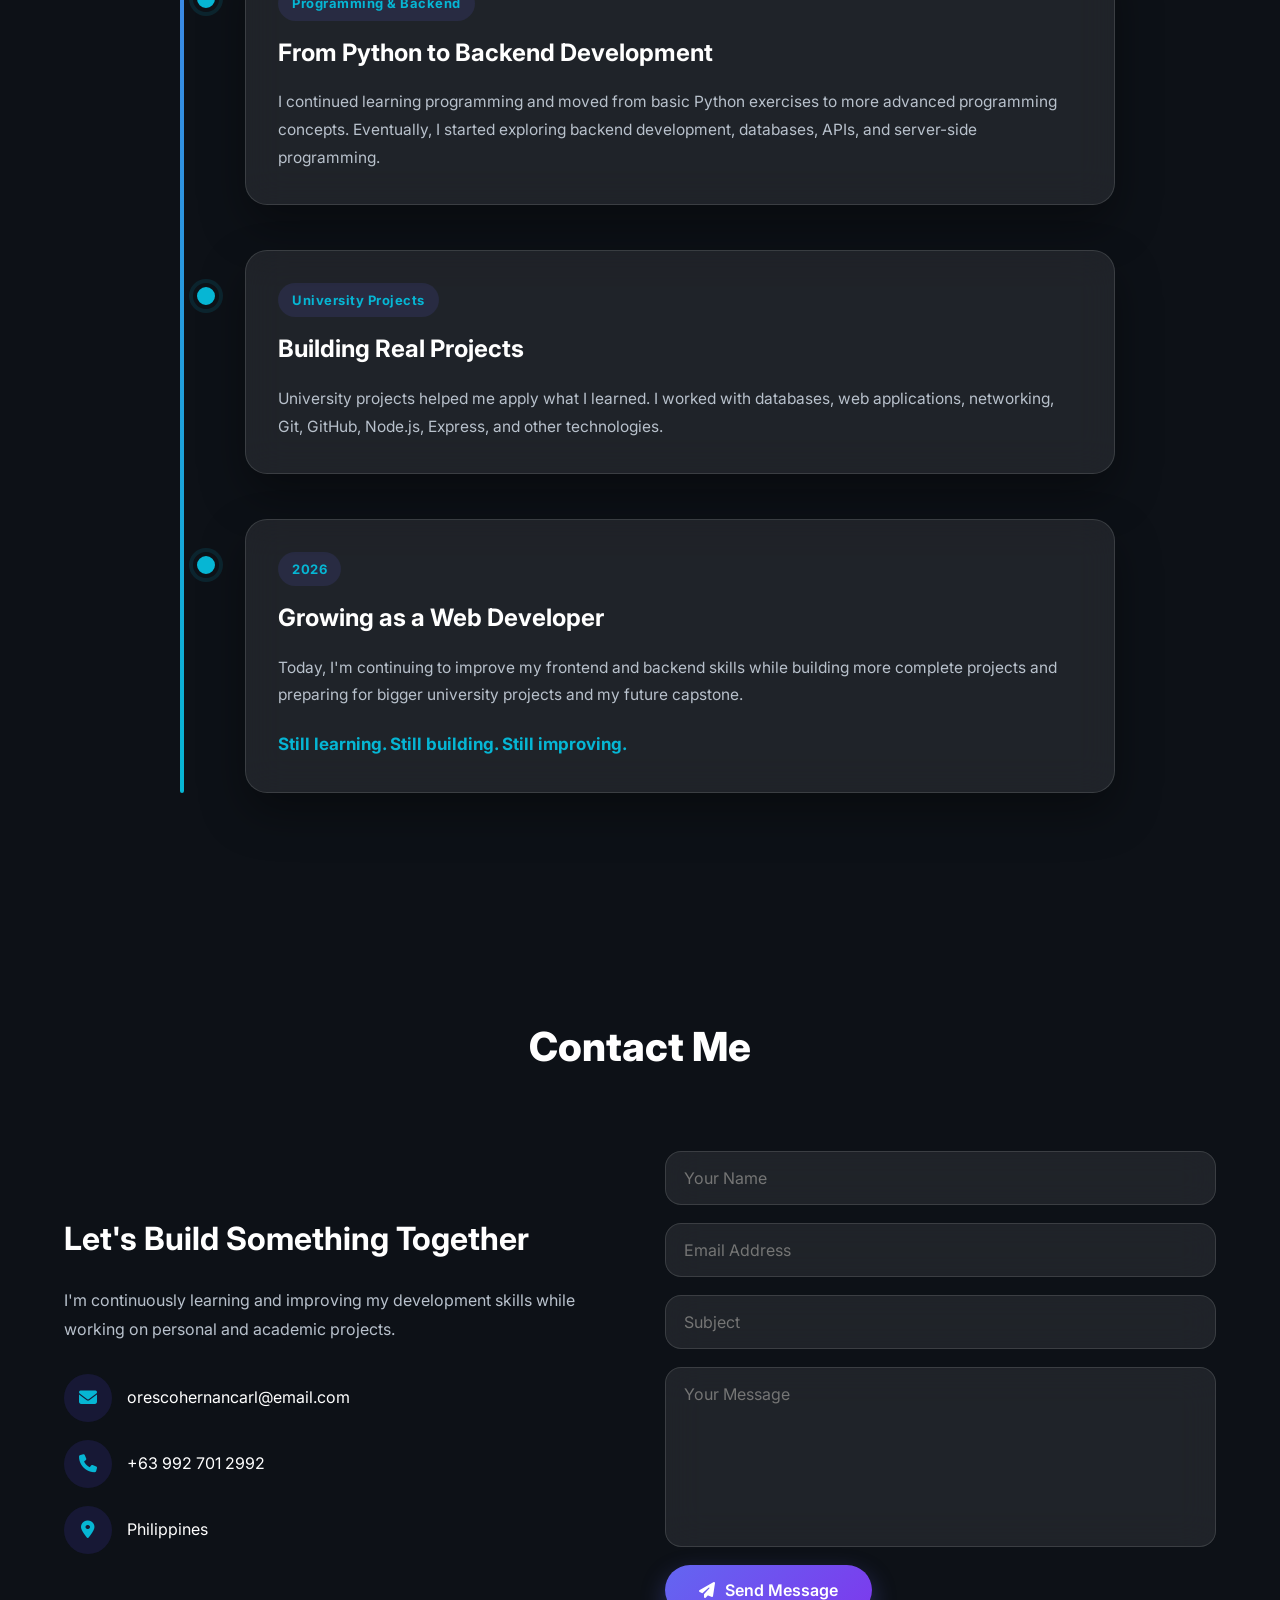
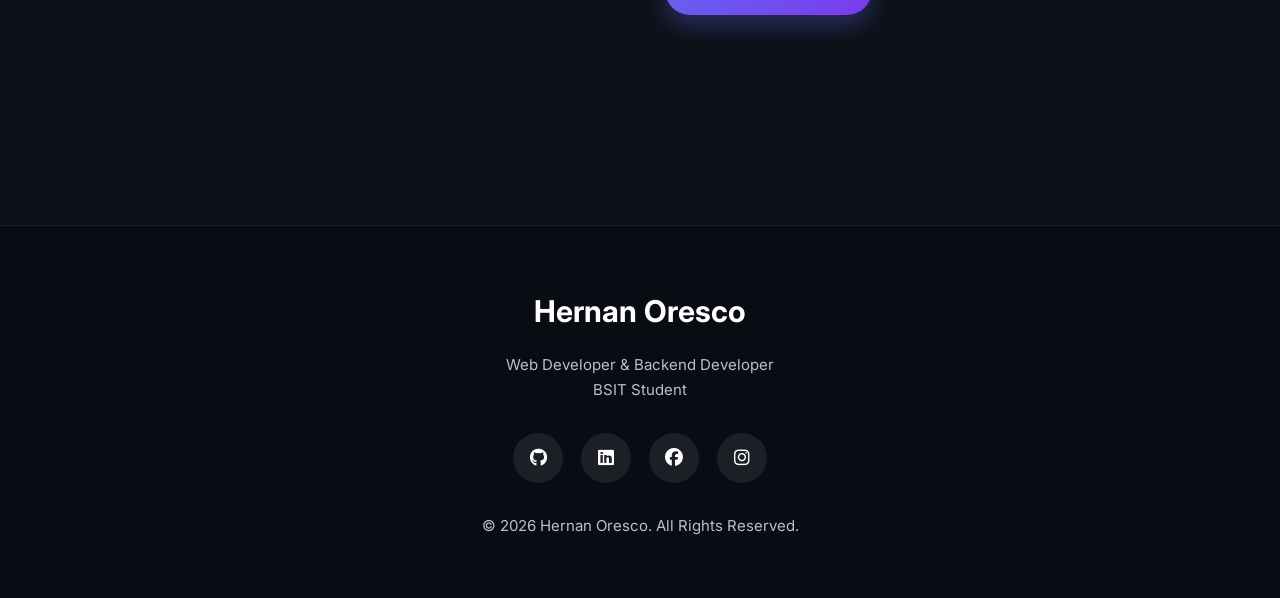
==== commit ab093148: "updates" ====
--- a/index.html
+++ b/index.html
@@ -40,7 +40,7 @@
     <header class="header">
 
         <a href="#home" class="logo">
-            Hernan<span>.</span>
+            Hernan Personal Portfolio<span>.</span>
         </a>
 
         <nav class="navbar" id="navbar">
--- a/style.css
+++ b/style.css
@@ -200,8 +200,10 @@
 }
 
 .logo {
-    font-size: 2rem;
+    font-size: 2.0rem;
     font-weight: 800;
+    line-height: 1;
+    white-space: nowrap;
 }
 
 .logo span {
@@ -1765,12 +1767,6 @@
         flex-shrink: 0;
     }
 
-    /*
-      IMPORTANT:
-      The navbar is fixed to the viewport instead of
-      being absolute inside the scrolling page.
-    */
-
     .navbar {
         position: fixed;
 
@@ -1810,10 +1806,6 @@
 
         z-index: 999;
 
-        /*
-          Prevent the menu itself from moving
-          horizontally while scrolling.
-        */
         transform: translateX(0);
 
         transition:
@@ -1821,10 +1813,6 @@
             visibility 0.25s ease;
     }
 
-    /*
-      Hidden state
-    */
-
     .navbar:not(.active) {
         opacity: 0;
 
@@ -1832,10 +1820,6 @@
 
         pointer-events: none;
     }
-
-    /*
-      Open state
-    */
 
     .navbar.active {
         opacity: 1;
@@ -1866,11 +1850,6 @@
         color: var(--accent);
     }
 
-    /*
-      Prevent page scrolling from causing
-      weird horizontal movement.
-    */
-
     body.menu-open {
         overflow: hidden;
     }
@@ -1964,7 +1943,7 @@
     }
 
     .logo {
-        font-size: 2.6rem;
+        font-size: 2rem;
     }
 
     .hero {
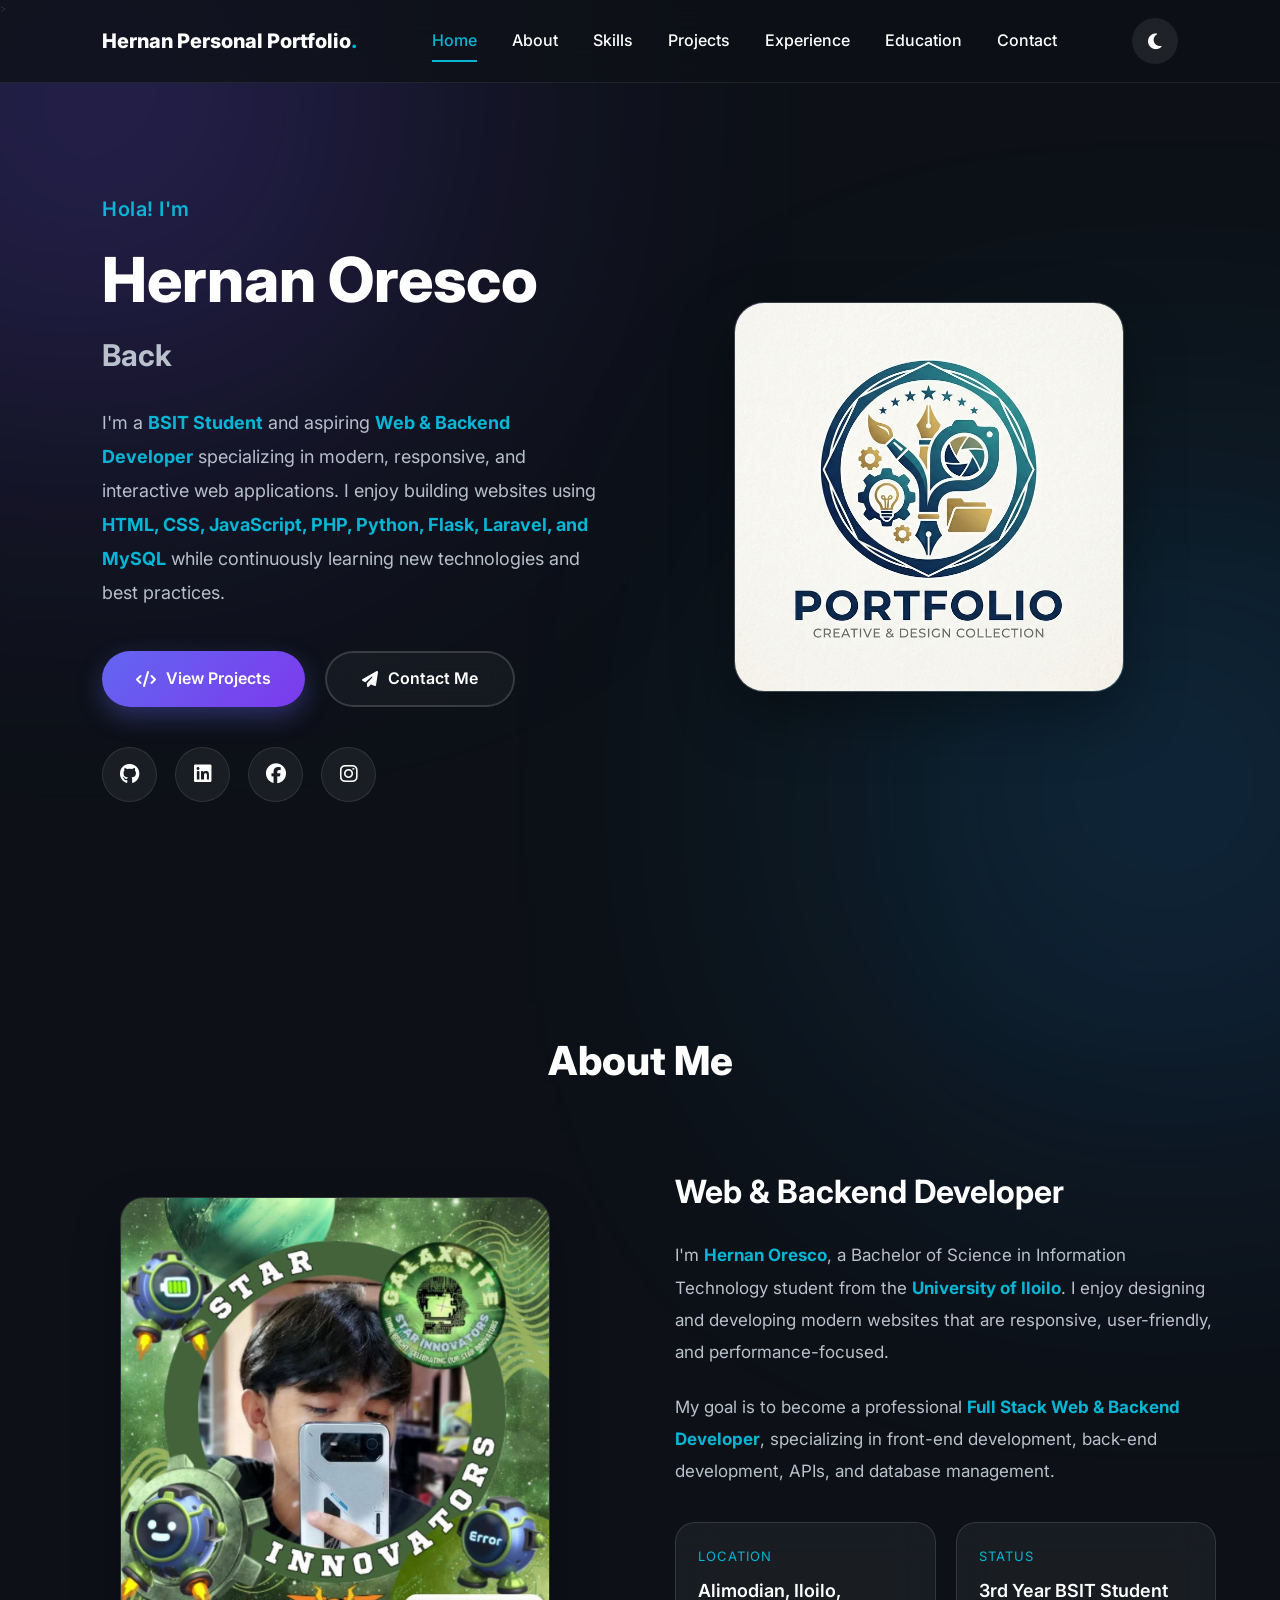
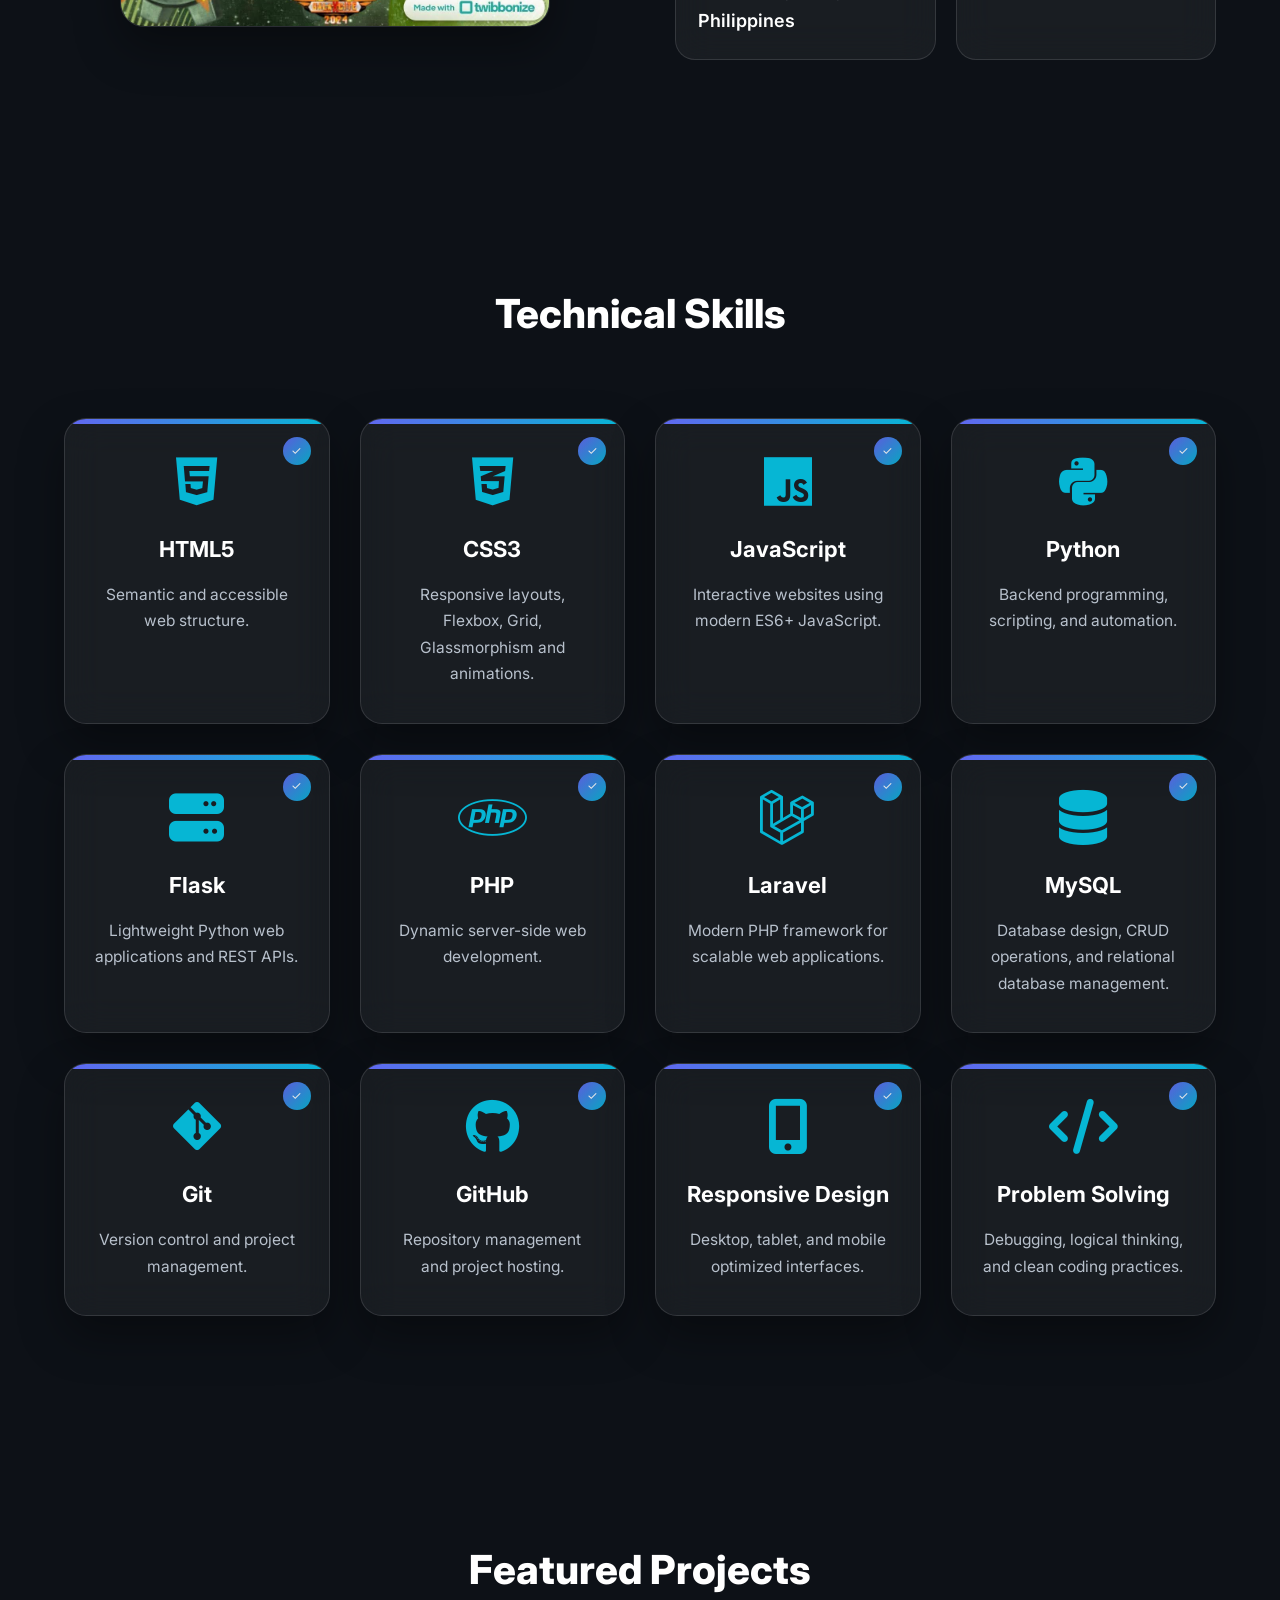
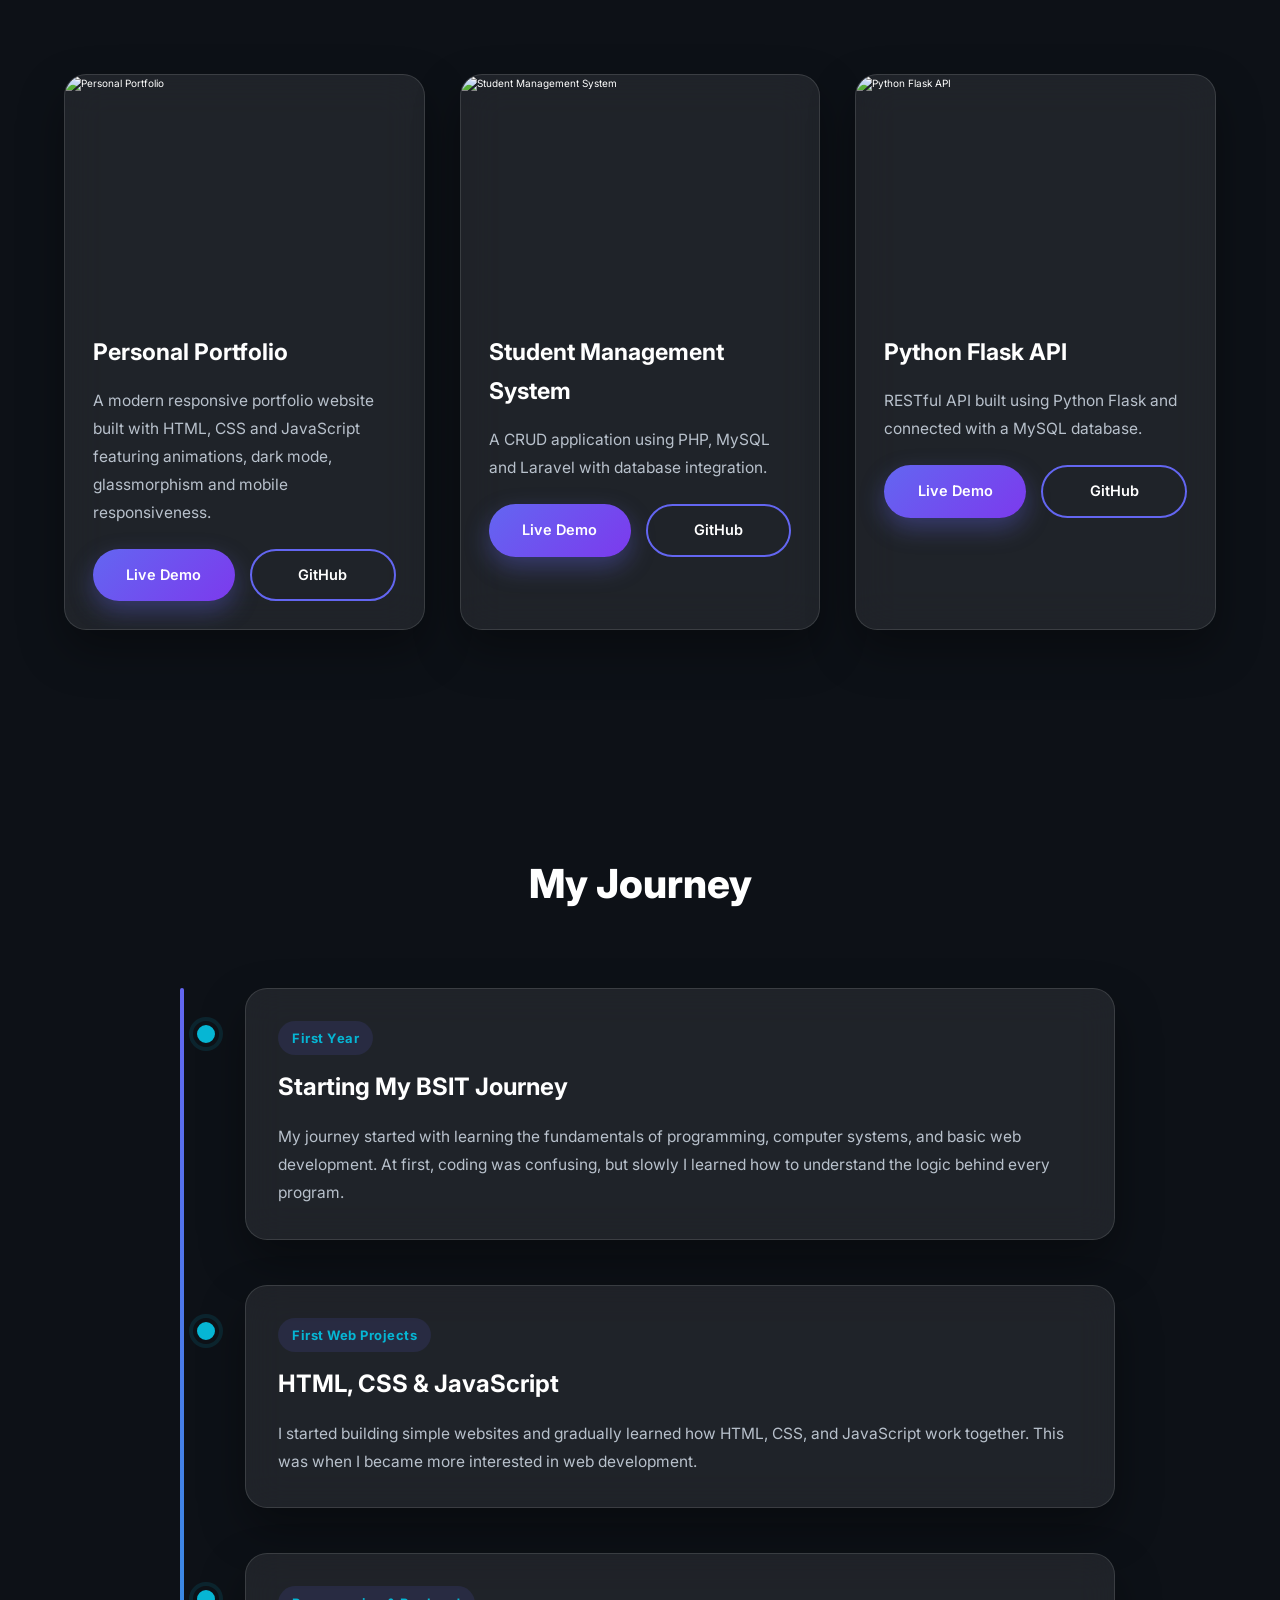
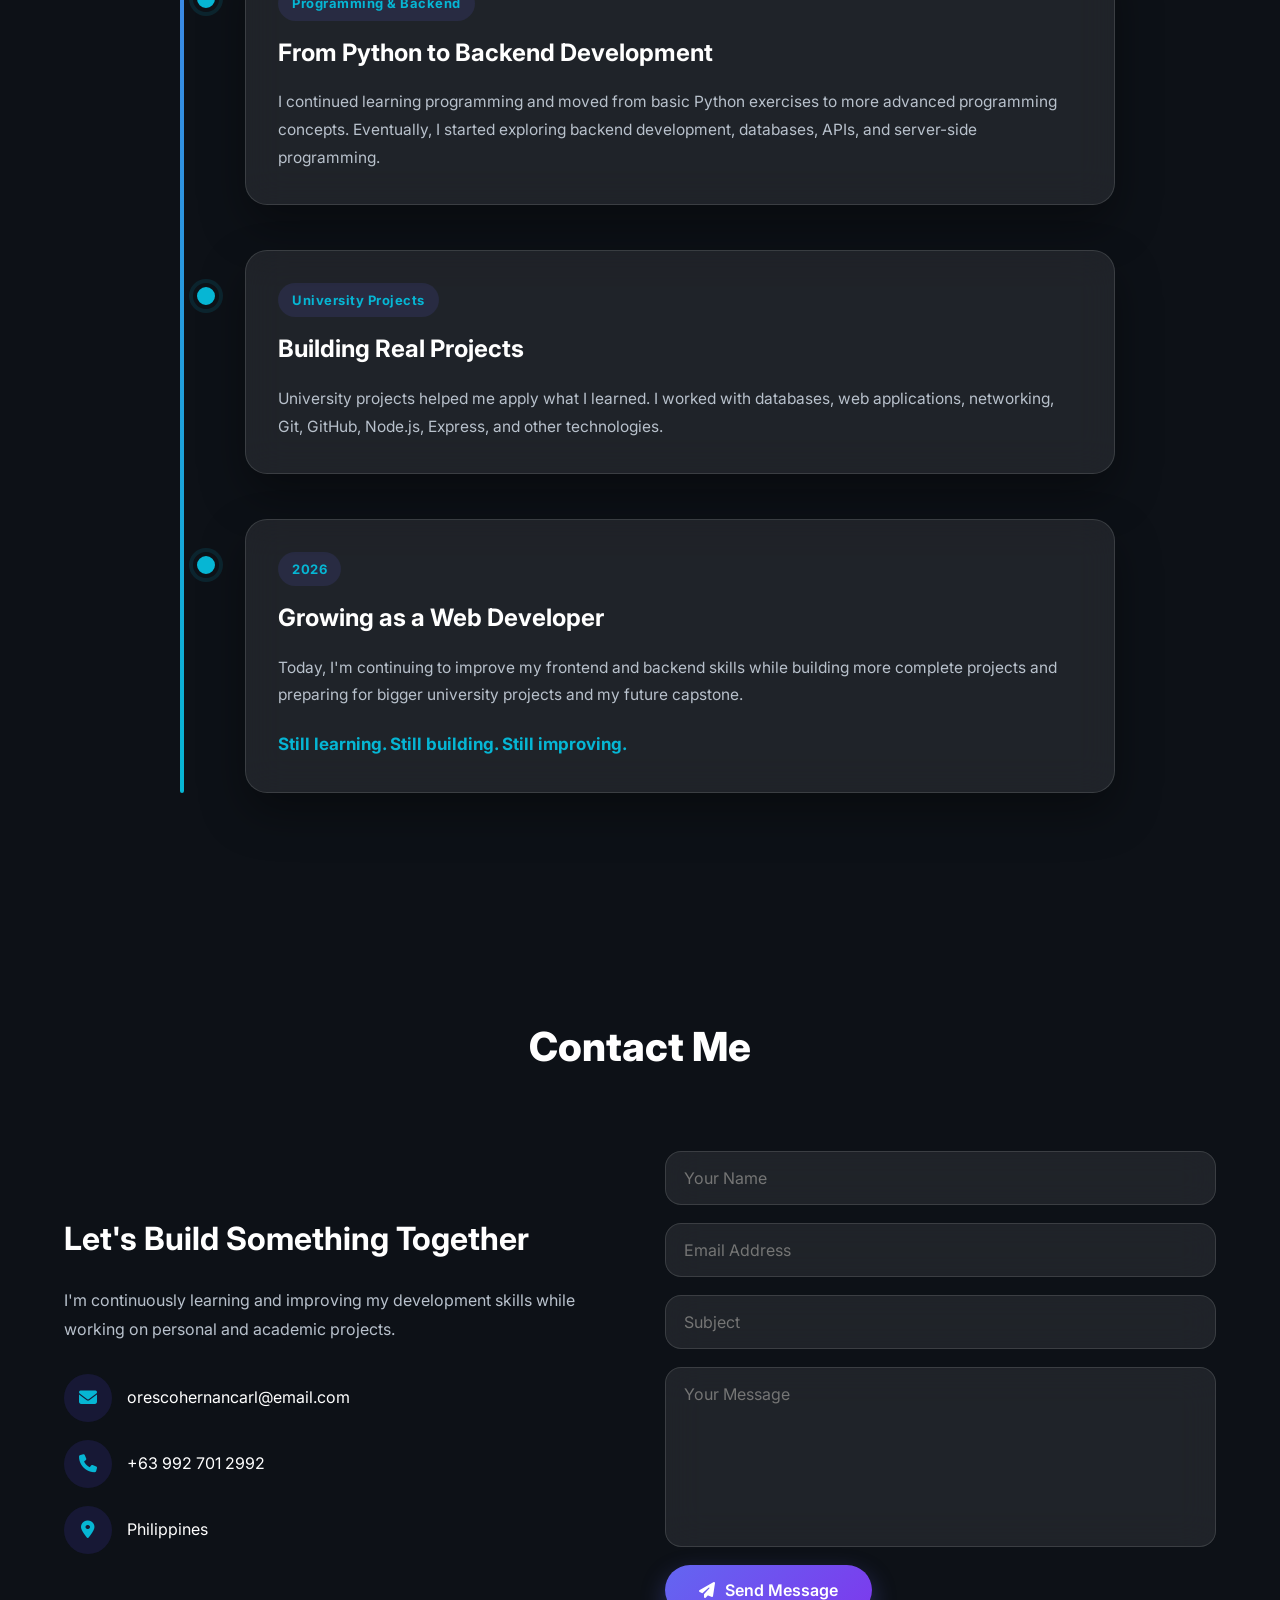
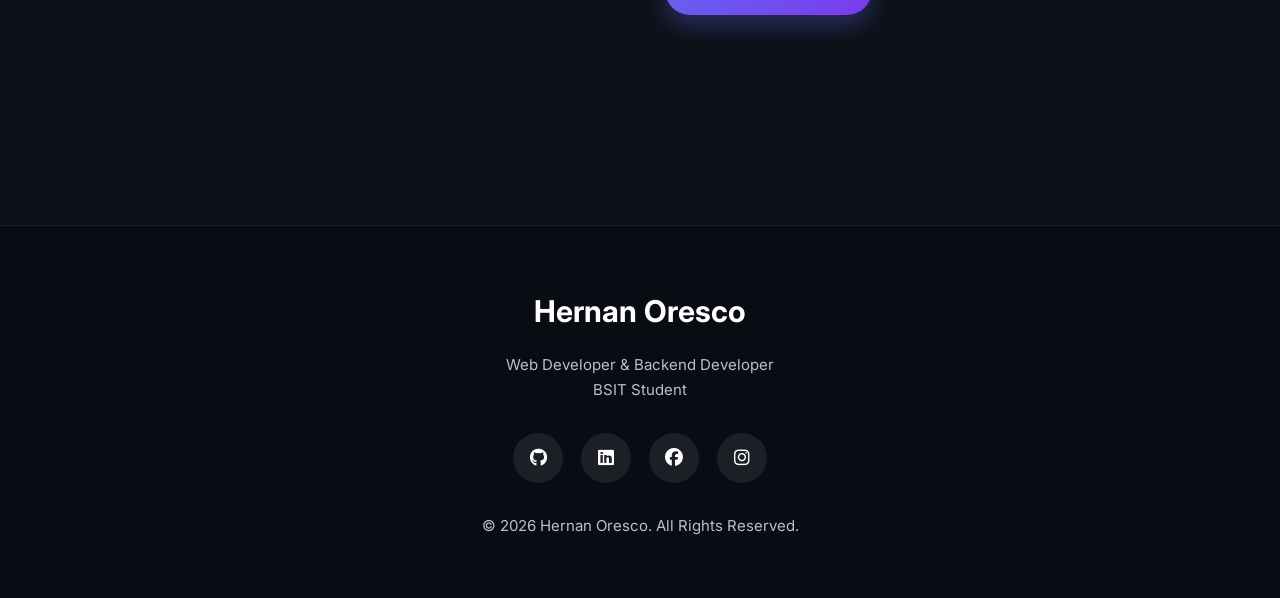
==== commit 128420fd: "updates" ====
--- a/index.html
+++ b/index.html
@@ -149,7 +149,7 @@
             <div class="profile-card">
 
                 <img
-                    src="logo.jpg"
+                    src="LogoPort.jpeg"
                     alt="Hernan Oresco Profile Picture">
 
                 <div class="circle one"></div>
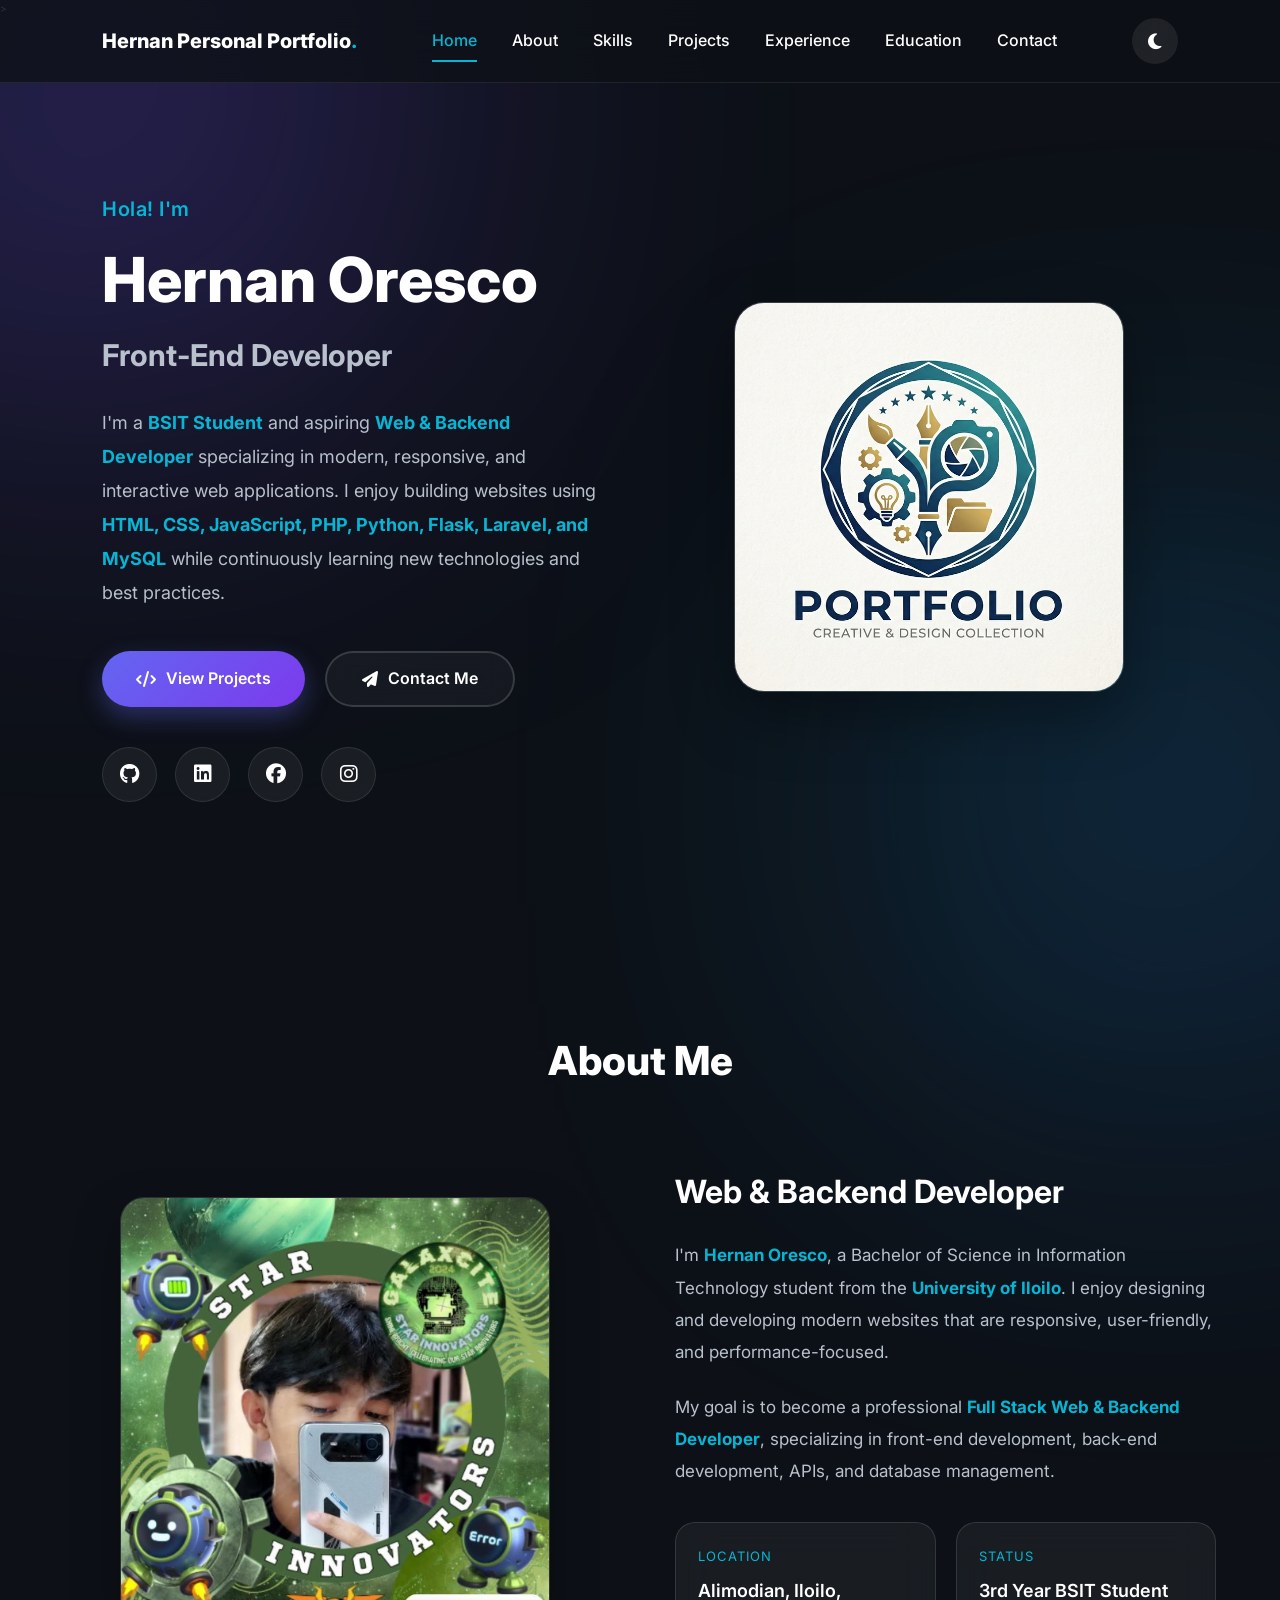
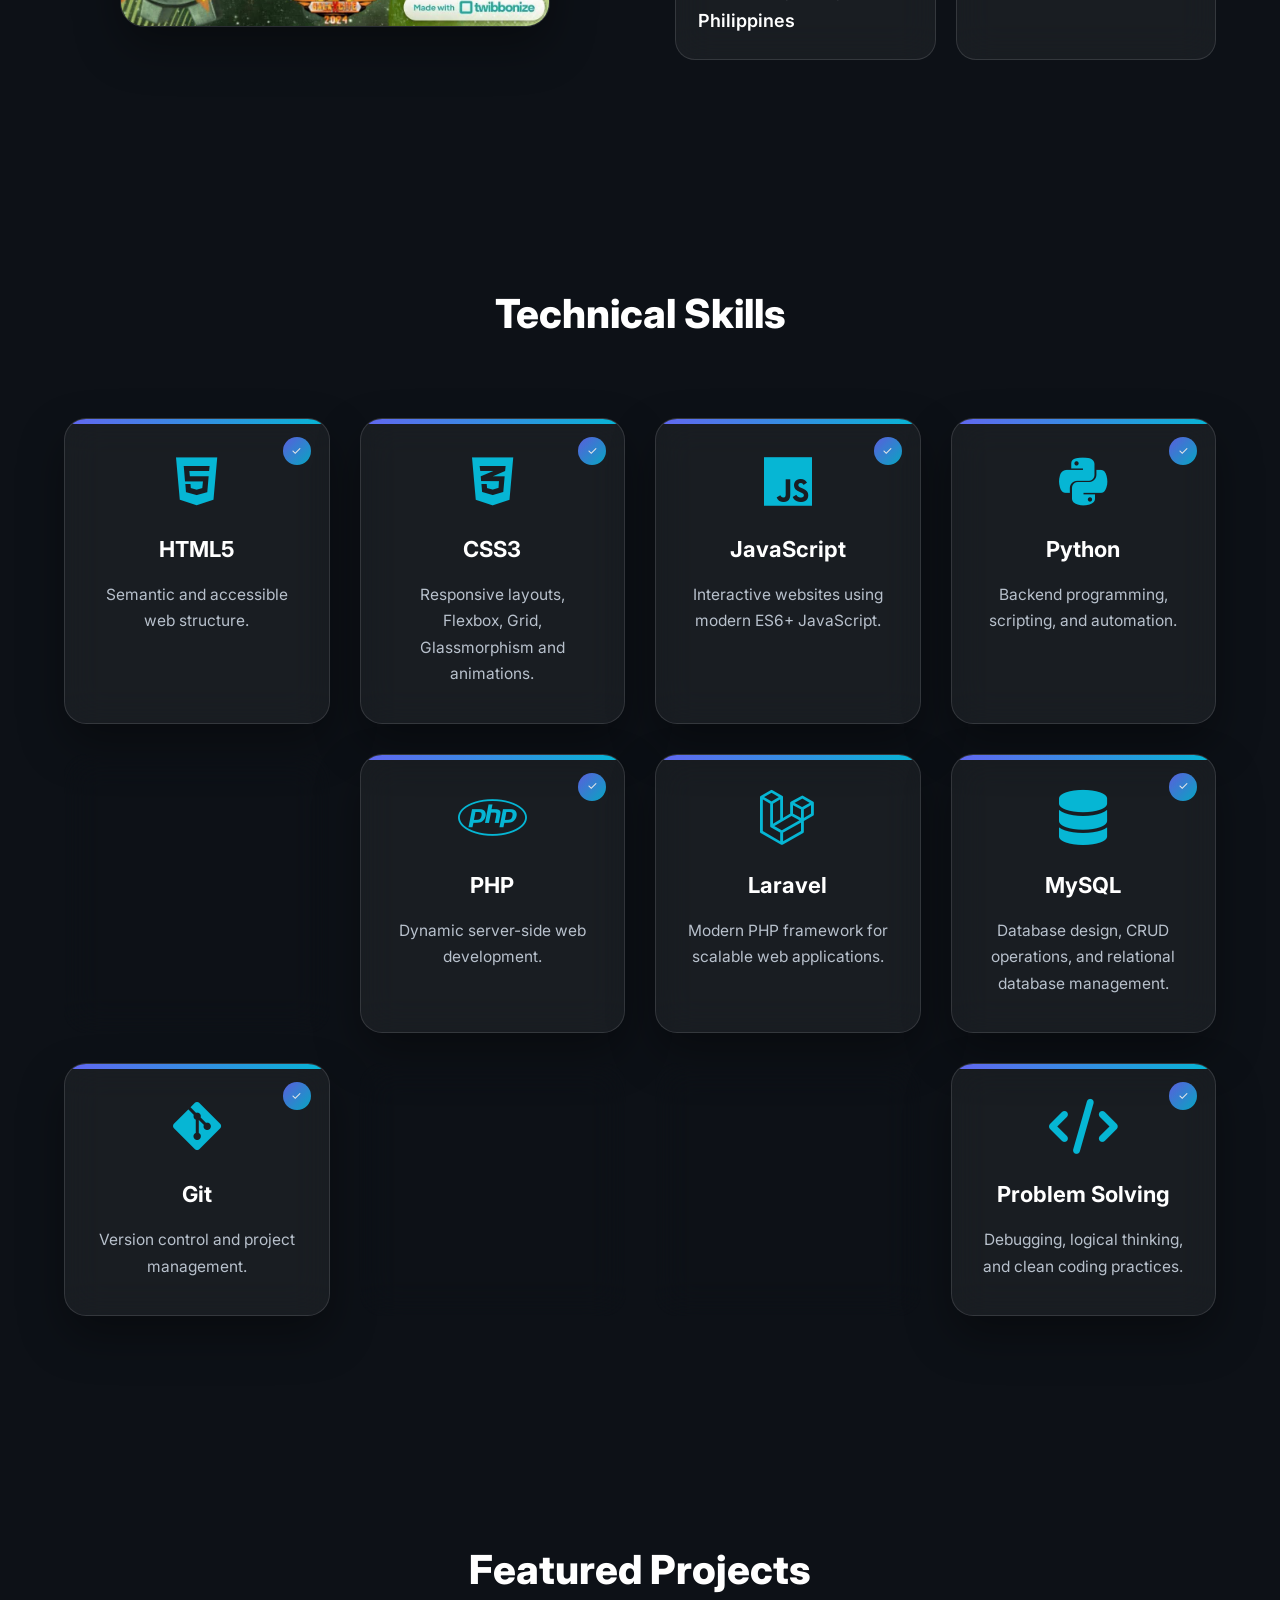
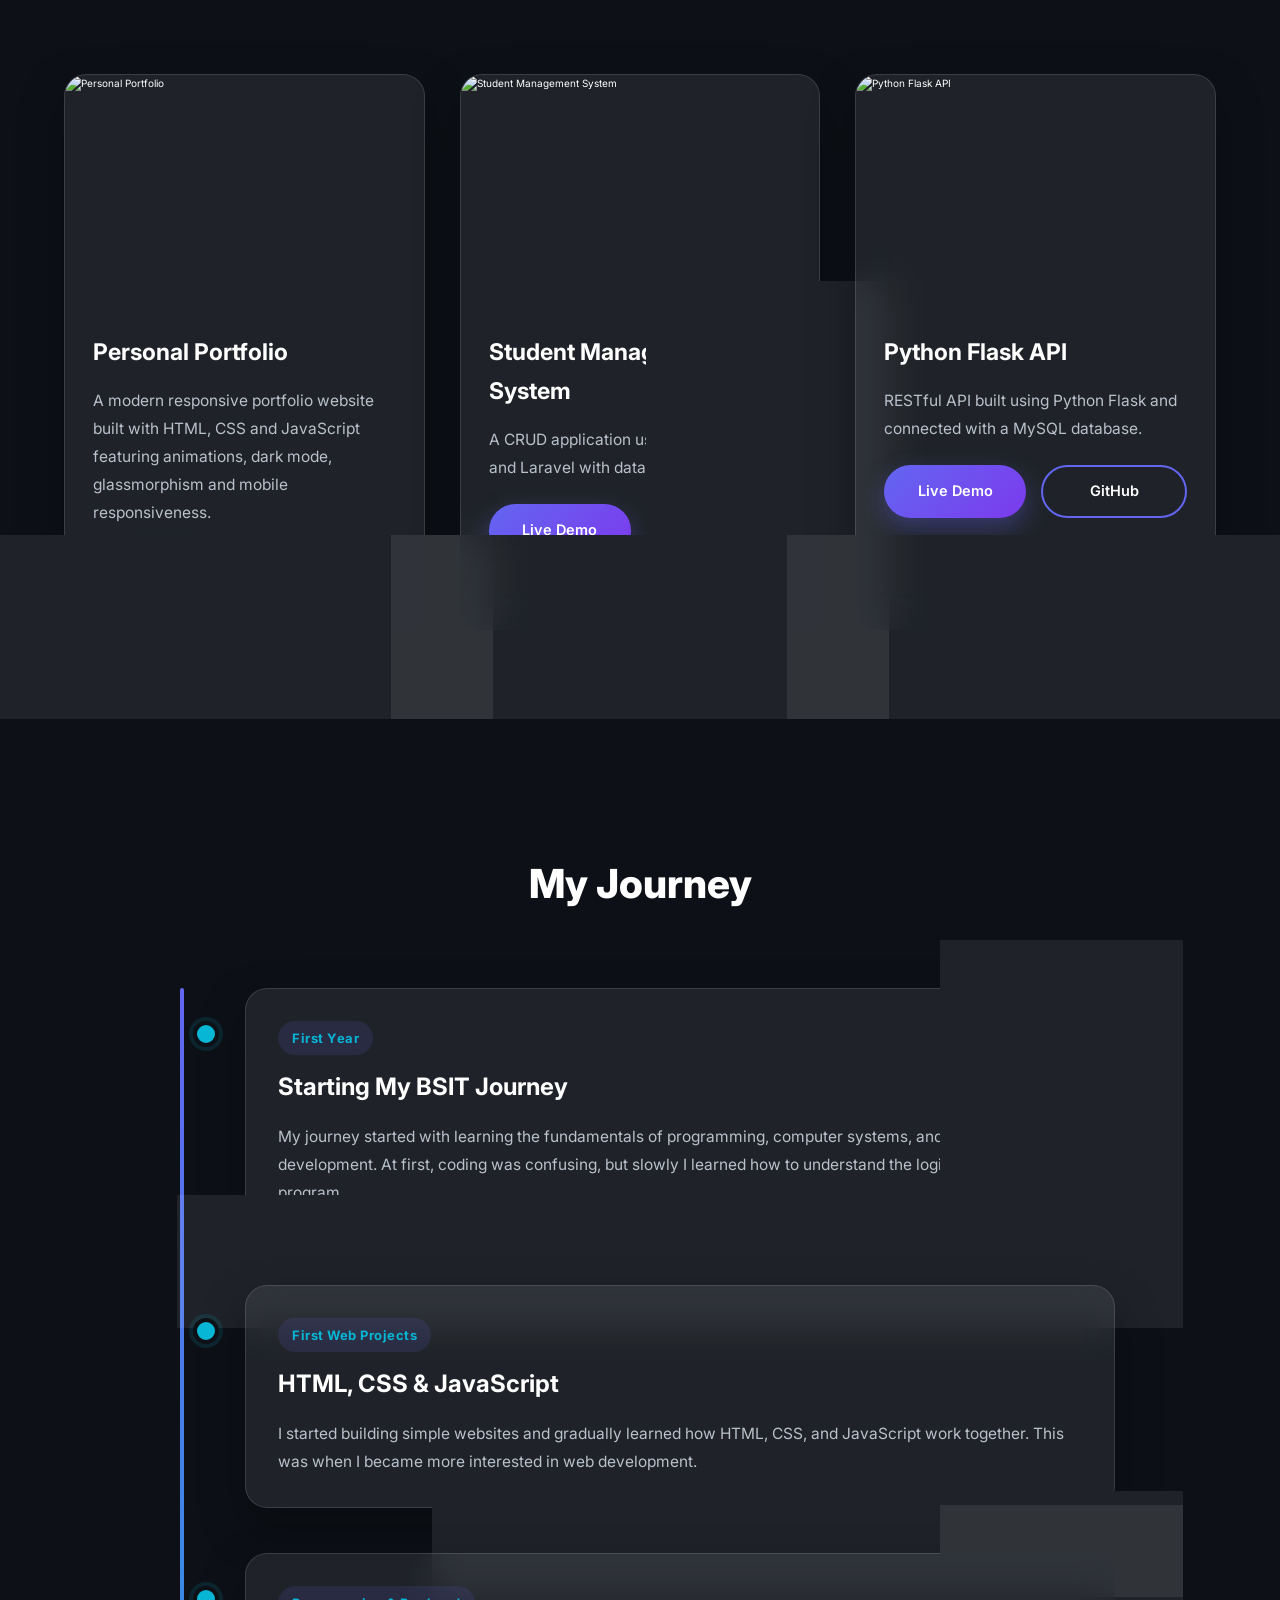
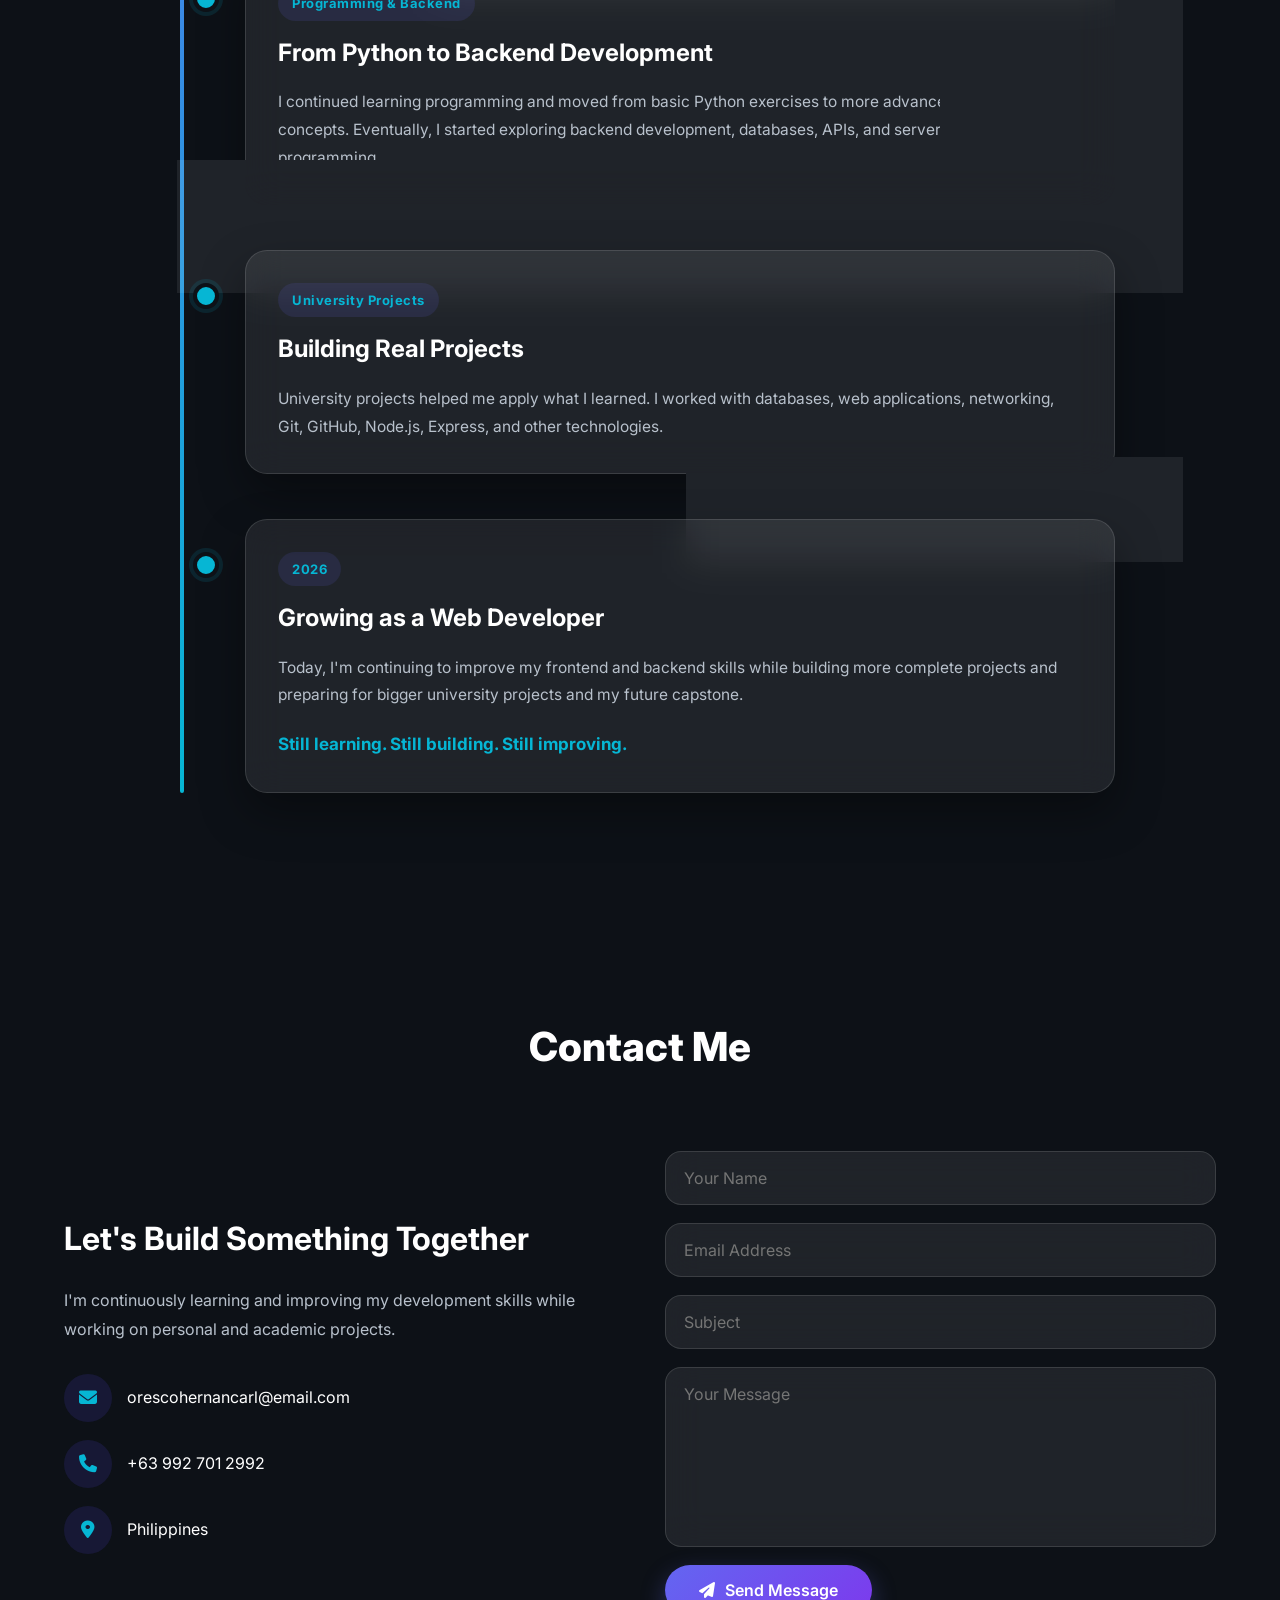
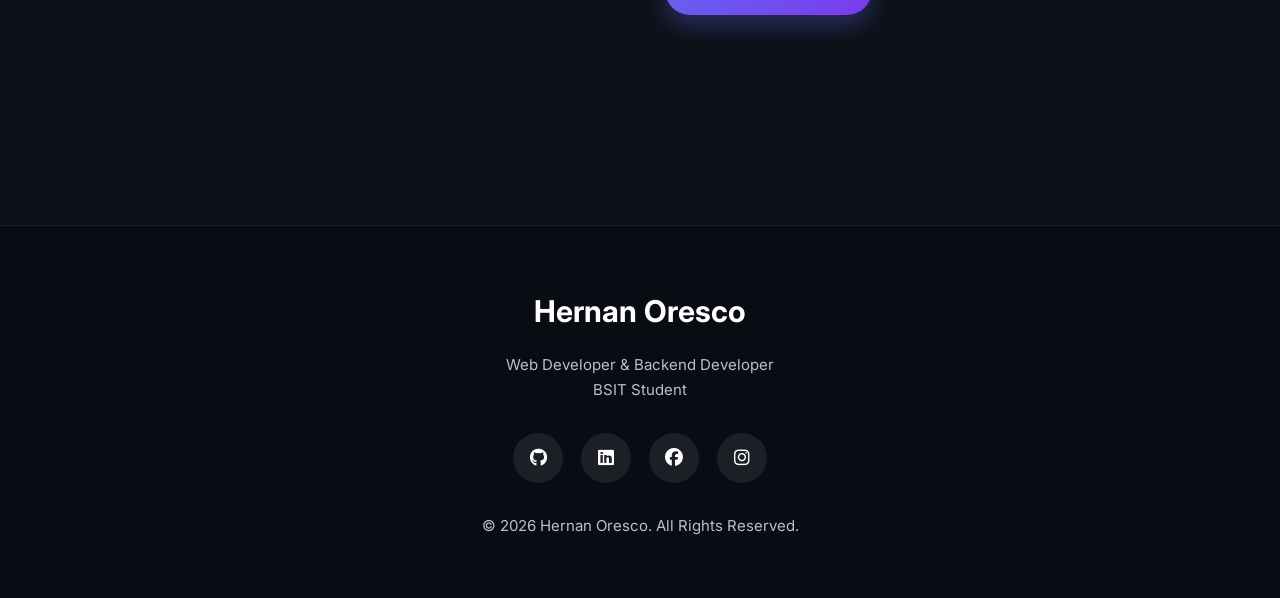
==== commit 35c10937: "updates" ====
--- a/index.html
+++ b/index.html
@@ -8,7 +8,7 @@
     content="width=device-width, initial-scale=1.0, maximum-scale=1.0, user-scalable=no"
 >
 >
-    <title>Hernan Oresco | Web & Backend Developer</title>
+    <title>Hernan Oresco | Portfolio</title>
 
     <meta name="description"
         content="Portfolio of Hernan Oresco - BSIT Student and aspiring Web & Backend Developer">
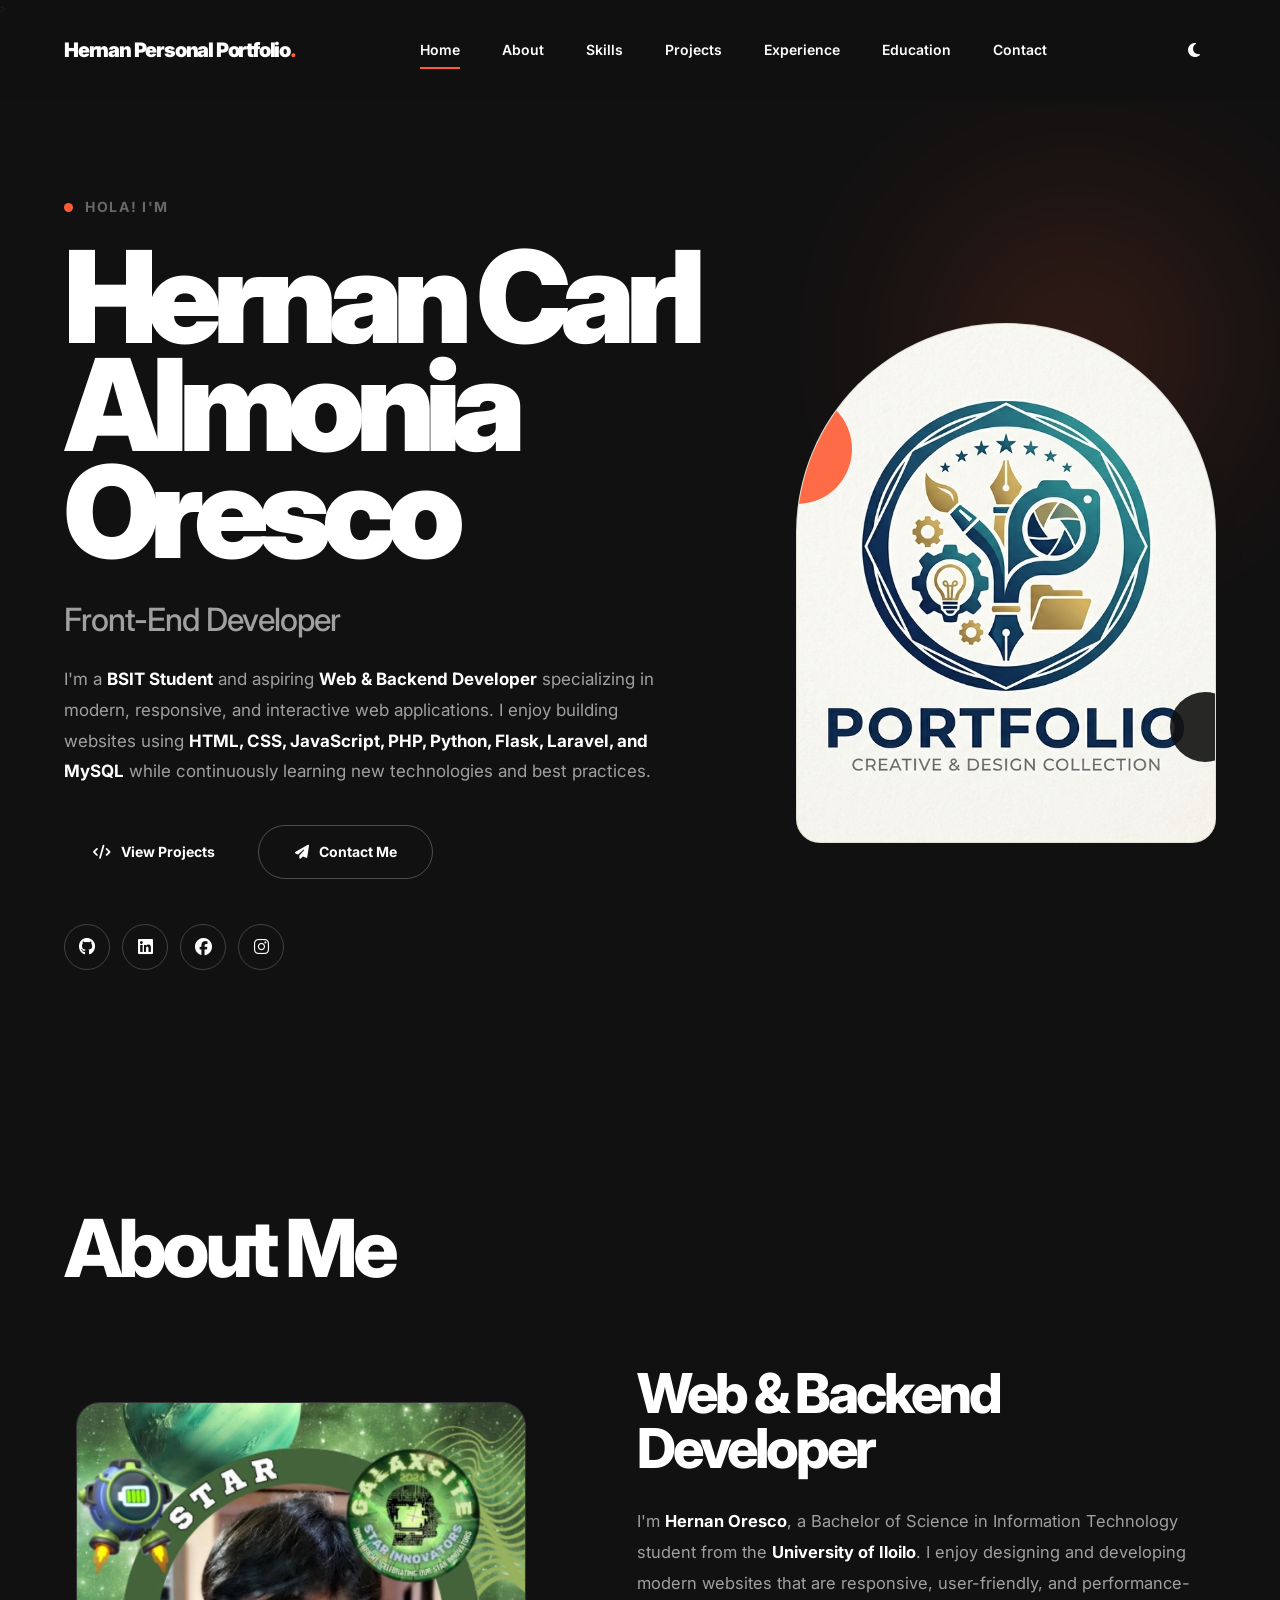
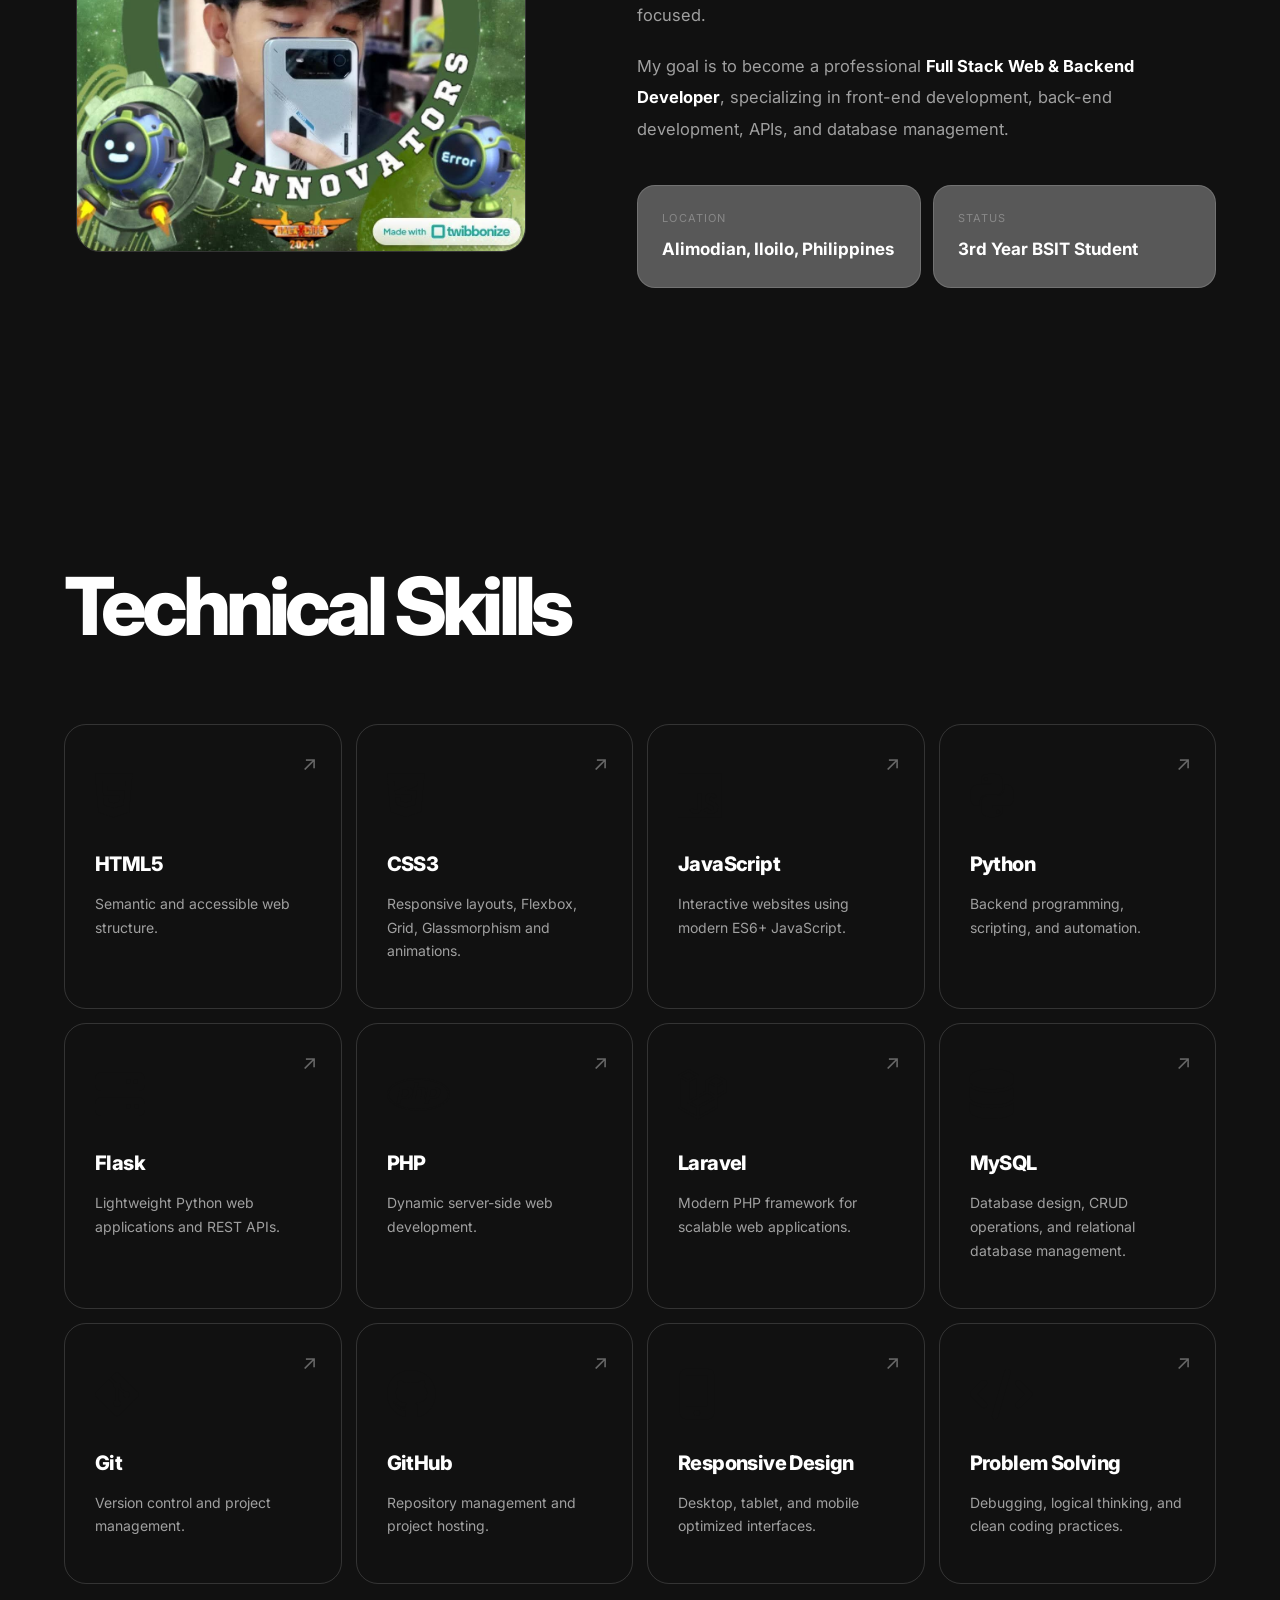
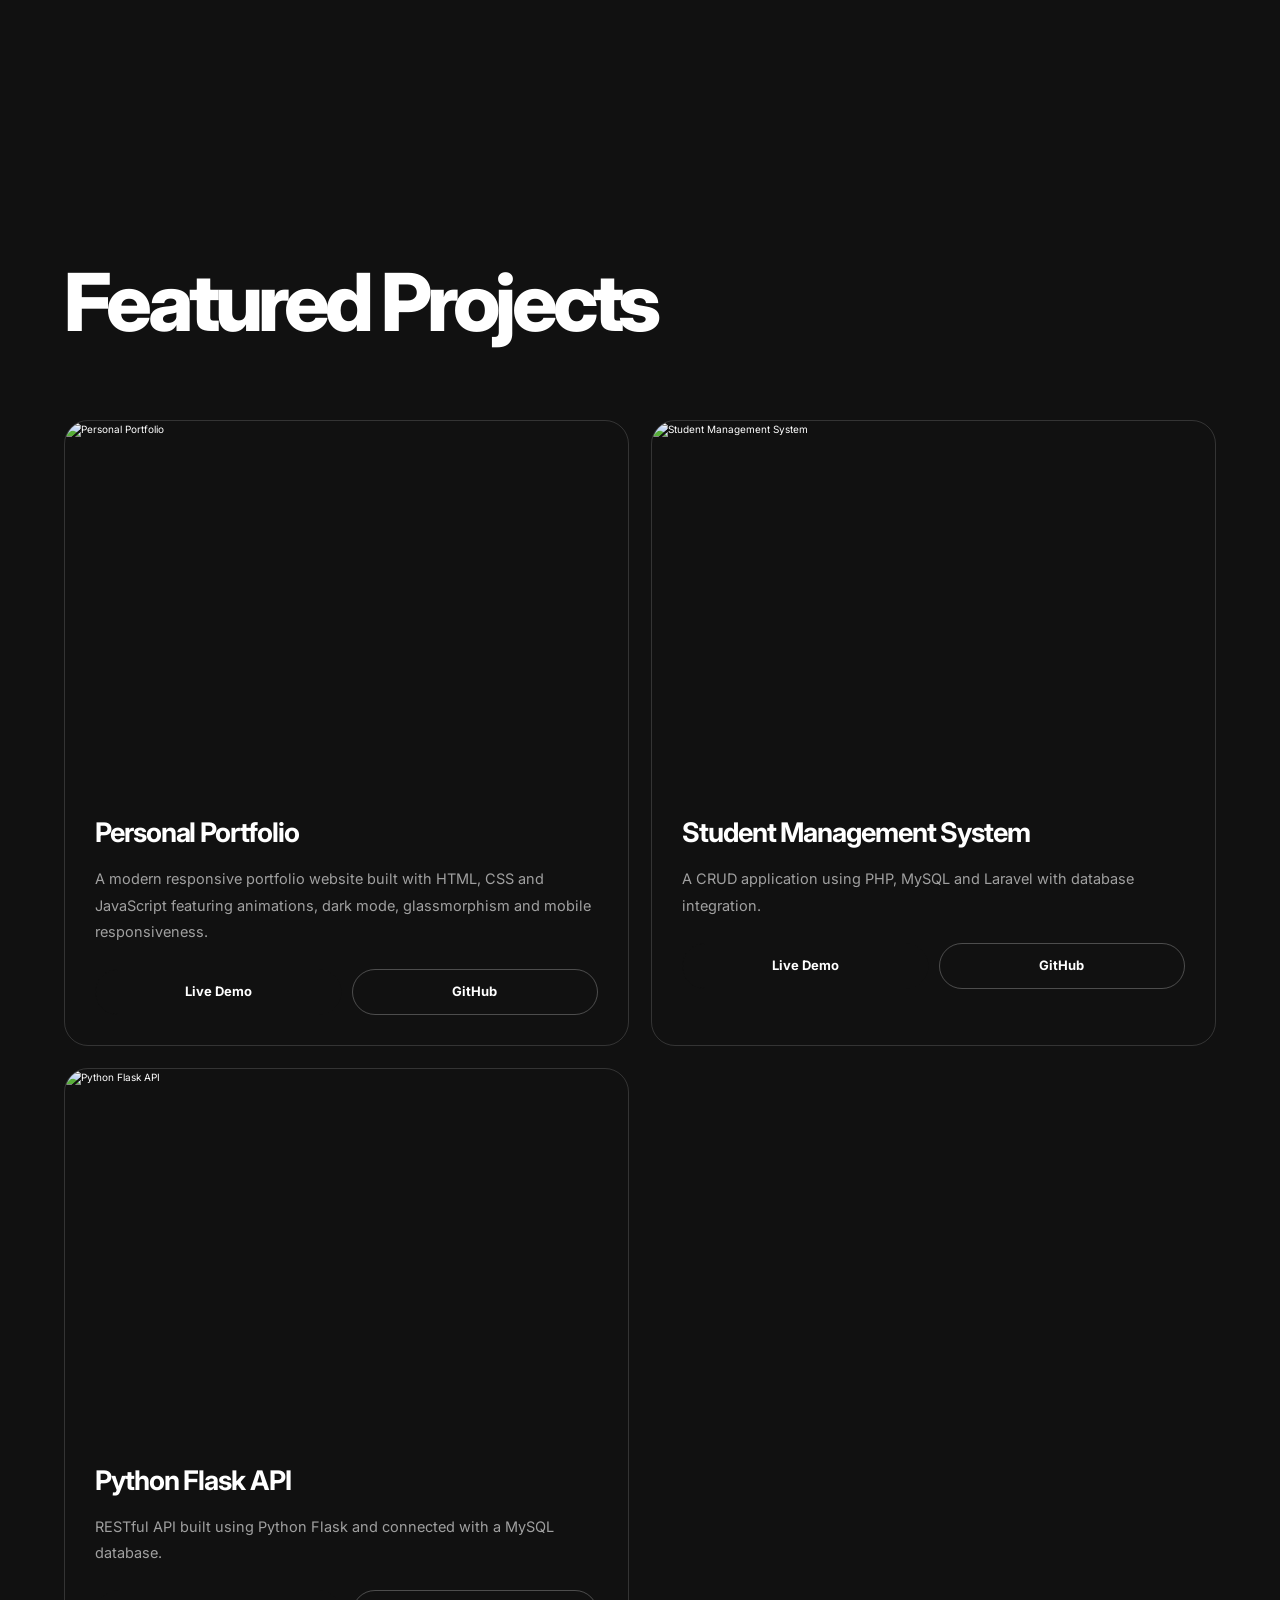
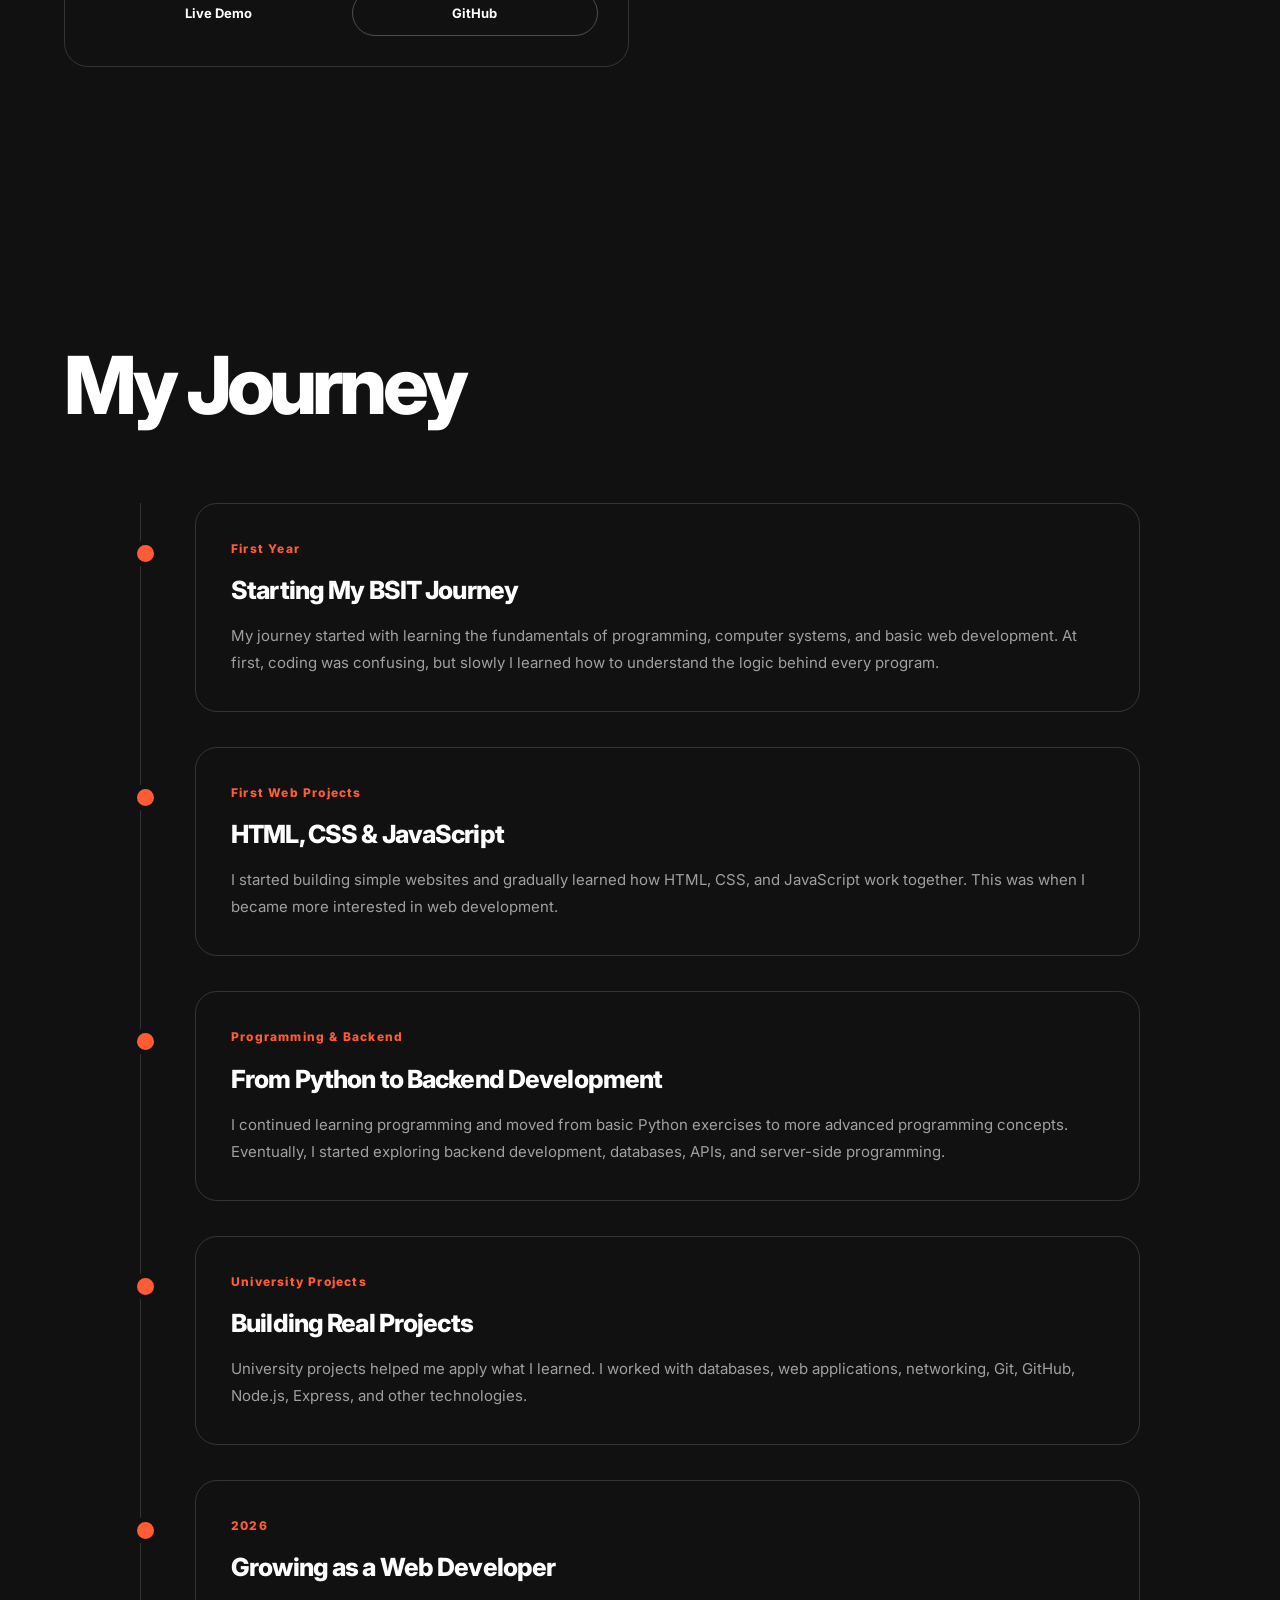
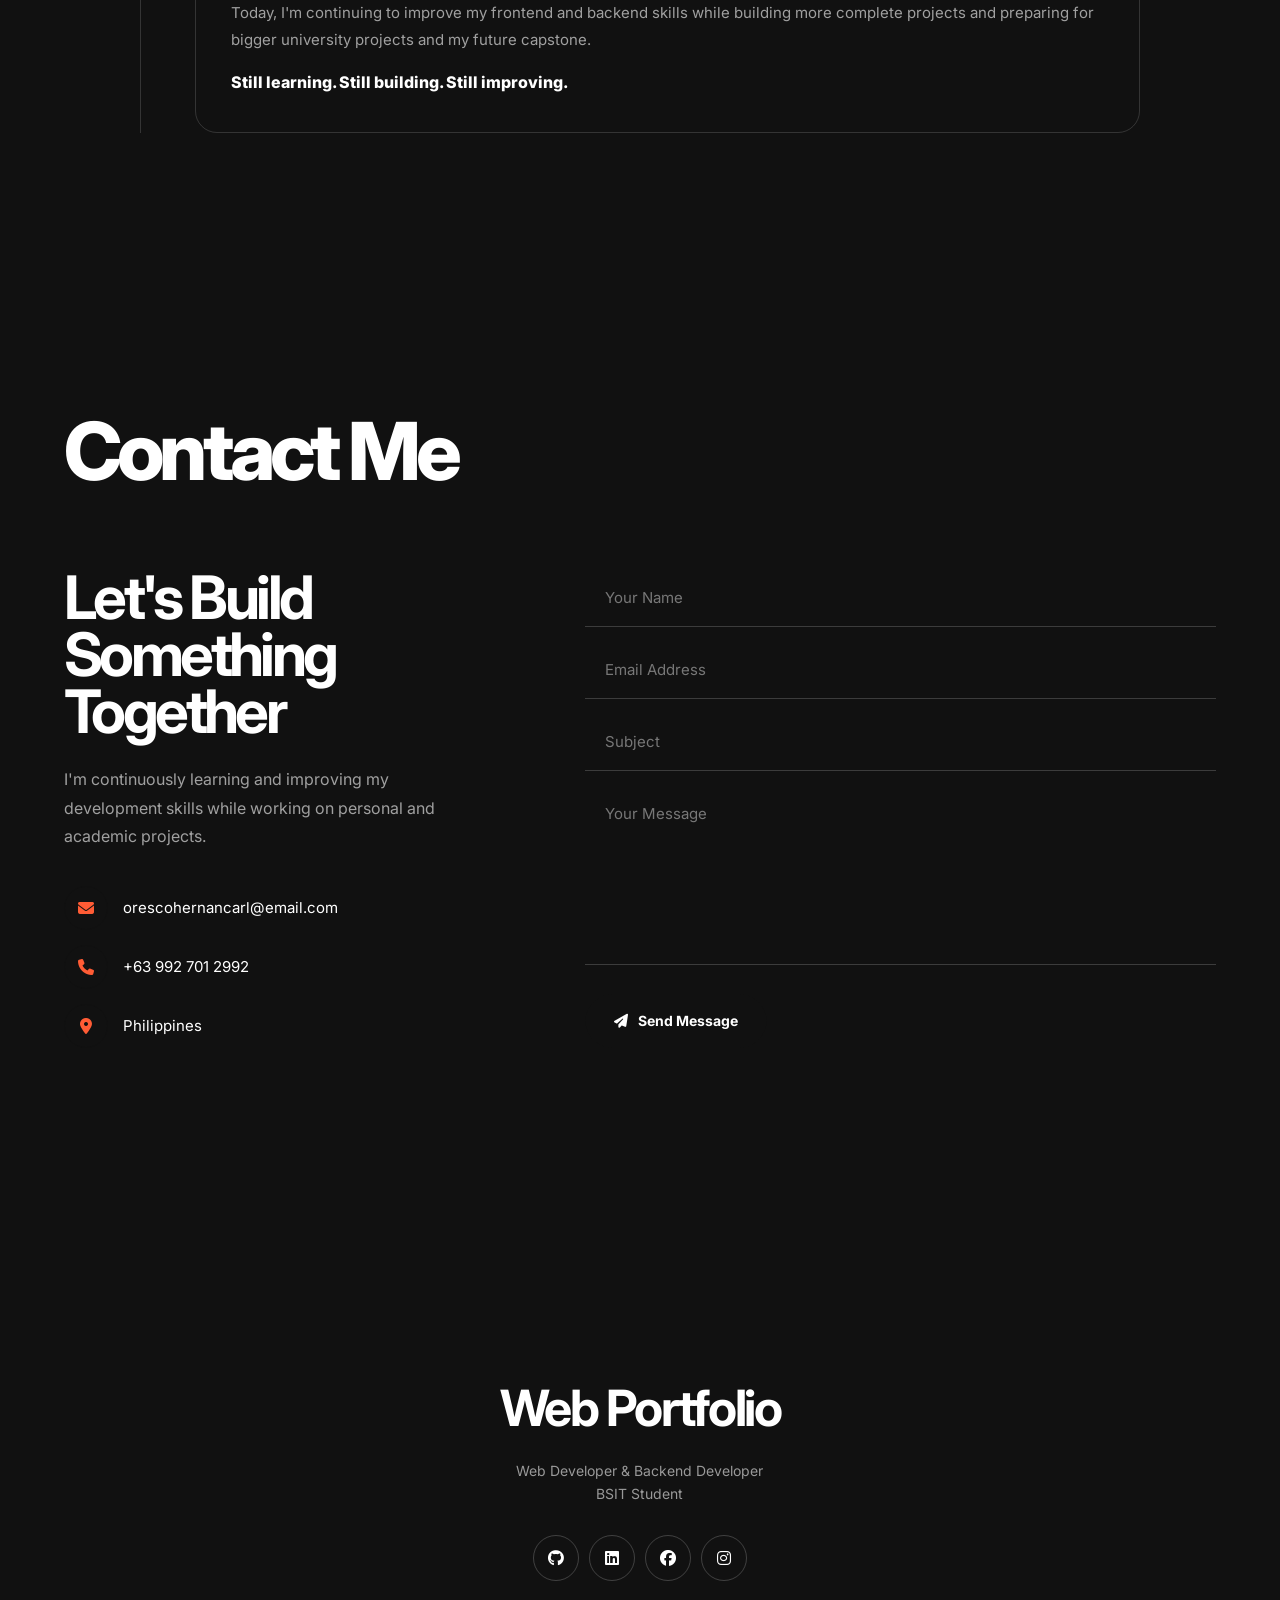
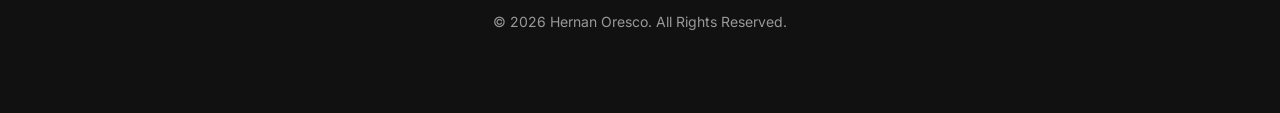
==== commit dabf5933: "updates" ====
--- a/index.html
+++ b/index.html
@@ -81,7 +81,7 @@
             </span>
 
             <h1>
-                Hernan Oresco
+                Hernan Carl Almonia Oresco
             </h1>
 
             <h2>
@@ -785,7 +785,7 @@
         <div class="container">
 
             <h3>
-                Hernan Oresco
+                Web Portfolio
             </h3>
 
             <p>
@@ -830,7 +830,7 @@
 
             <p class="copyright">
 
-                © 2026 Hernan Oresco.
+                © 2026 Hernan Carl Almonia Oresco.
                 All Rights Reserved.
 
             </p>
--- a/style.css
+++ b/style.css
@@ -1,13 +1,13 @@
-/*==================================================
-  GOOGLE FONT
-==================================================*/
-
-@import url('https://fonts.googleapis.com/css2?family=Inter:wght@300;400;500;600;700;800&display=swap');
-
-
-/*==================================================
-  RESET
-==================================================*/
+/* ==================================================
+   GOOGLE FONT
+================================================== */
+
+@import url('https://fonts.googleapis.com/css2?family=Inter:wght@400;500;600;700;800;900&display=swap');
+
+
+/* ==================================================
+   RESET
+================================================== */
 
 * {
     margin: 0;
@@ -17,16 +17,15 @@
 
 html {
     font-size: 62.5%;
-    scroll-behavior: auto;
+    scroll-behavior: smooth;
 }
 
 body {
     font-family: 'Inter', sans-serif;
-    background: #0d1117;
-    color: #ffffff;
-    line-height: 1.7;
+    background: #f4f1eb;
+    color: #111111;
+    line-height: 1.6;
     overflow-x: hidden;
-    transition: 0.35s ease;
 }
 
 a {
@@ -50,160 +49,96 @@
 }
 
 
-/*==================================================
-  ROOT VARIABLES
-==================================================*/
+/* ==================================================
+   ROOT
+================================================== */
 
 :root {
-    --primary: #6366f1;
-    --secondary: #7c3aed;
-    --accent: #06b6d4;
-
-    --dark: #0d1117;
-    --dark2: #161b22;
+    --bg: #f4f1eb;
+    --bg-dark: #111111;
+
+    --text: #111111;
+    --muted: #686868;
 
     --white: #ffffff;
-    --gray: #b8c1cc;
-
-    --glass: rgba(255, 255, 255, 0.08);
-    --border: rgba(255, 255, 255, 0.12);
-
-    --shadow: 0 20px 45px rgba(0, 0, 0, 0.35);
-}
-
-
-/*==================================================
-  BACKGROUND
-==================================================*/
-
-body::before {
-    content: "";
-
+    --black: #111111;
+
+    --accent: #ff5c35;
+    --accent-dark: #e54824;
+
+    --border: rgba(17, 17, 17, 0.14);
+
+    --radius: 24px;
+
+    --ease: cubic-bezier(0.22, 1, 0.36, 1);
+}
+
+
+/* ==================================================
+   GLOBAL
+================================================== */
+
+::selection {
+    background: var(--black);
+    color: var(--white);
+}
+
+.container {
+    width: min(1380px, 90%);
+    margin: auto;
+}
+
+.section {
+    padding: 140px 0;
+}
+
+.section-title {
+    font-size: clamp(4rem, 7vw, 8rem);
+    line-height: 0.95;
+    letter-spacing: -0.06em;
+    font-weight: 800;
+    margin-bottom: 80px;
+}
+
+
+/* ==================================================
+   HEADER
+================================================== */
+
+.header {
     position: fixed;
-
-    width: 550px;
-    height: 550px;
-
-    background: linear-gradient(
-        135deg,
-        var(--primary),
-        var(--secondary)
-    );
-
-    filter: blur(180px);
-
-    left: -180px;
-    top: -180px;
-
-    opacity: 0.35;
-
-    z-index: -2;
-
-    pointer-events: none;
-}
-
-body::after {
-    content: "";
-
-    position: fixed;
-
-    width: 500px;
-    height: 500px;
-
-    background: linear-gradient(
-        135deg,
-        #06b6d4,
-        #2563eb
-    );
-
-    filter: blur(180px);
-
-    right: -150px;
-    bottom: -150px;
-
-    opacity: 0.28;
-
-    z-index: -2;
-
-    pointer-events: none;
-}
-
-
-/*==================================================
-  CONTAINER
-==================================================*/
-
-.container {
-    width: min(1200px, 90%);
-    margin: auto;
-}
-
-.section {
-    padding: 110px 0;
-}
-
-.section-title {
-    font-size: 4rem;
-    text-align: center;
-    margin-bottom: 70px;
-    font-weight: 800;
-}
-
-
-/*==================================================
-  GLASS
-==================================================*/
-
-.glass {
-    background: var(--glass);
-    border: 1px solid var(--border);
+    top: 0;
+    left: 0;
+
+    width: 100%;
+    padding: 28px 5%;
+
+    display: flex;
+    align-items: center;
+    justify-content: space-between;
+
+    background: rgba(244, 241, 235, 0.88);
     backdrop-filter: blur(18px);
     -webkit-backdrop-filter: blur(18px);
-    border-radius: 22px;
-    box-shadow: var(--shadow);
-    transition: 0.35s ease;
-}
-
-.glass:hover {
-    border-color: rgba(99, 102, 241, 0.45);
-}
-
-
-/*==================================================
-  HEADER
-==================================================*/
-
-.header {
-    position: fixed;
-
-    top: 0;
-    left: 0;
-
-    width: 100%;
-
-    padding: 18px 8%;
-
-    display: flex;
-    justify-content: space-between;
-    align-items: center;
-
-    background: rgba(13, 17, 23, 0.78);
-
-    backdrop-filter: blur(18px);
-    -webkit-backdrop-filter: blur(18px);
-
-    border-bottom: 1px solid rgba(255, 255, 255, 0.08);
+
+    border-bottom: 1px solid transparent;
 
     z-index: 1000;
 
-    transition: 0.35s;
+    transition:
+        padding 0.35s var(--ease),
+        background 0.35s ease,
+        border-color 0.35s ease;
+}
+
+.header:hover {
+    border-bottom-color: var(--border);
 }
 
 .logo {
-    font-size: 2.0rem;
-    font-weight: 800;
-    line-height: 1;
-    white-space: nowrap;
+    font-size: 2rem;
+    font-weight: 900;
+    letter-spacing: -0.06em;
 }
 
 .logo span {
@@ -211,25 +146,42 @@
 }
 
 
-/*==================================================
-  NAVBAR
-==================================================*/
+/* ==================================================
+   NAVBAR
+================================================== */
 
 .navbar {
     display: flex;
     align-items: center;
-    gap: 35px;
+    gap: 42px;
 }
 
 .navbar a {
     position: relative;
 
-    font-size: 1.6rem;
-    font-weight: 500;
-
-    color: #ffffff;
-
-    transition: 0.35s;
+    font-size: 1.4rem;
+    font-weight: 600;
+
+    color: var(--text);
+
+    transition:
+        color 0.3s ease,
+        transform 0.3s ease;
+}
+
+.navbar a::after {
+    content: "";
+
+    position: absolute;
+    left: 0;
+    bottom: -8px;
+
+    width: 0;
+    height: 2px;
+
+    background: var(--accent);
+
+    transition: width 0.35s var(--ease);
 }
 
 .navbar a:hover,
@@ -237,66 +189,50 @@
     color: var(--accent);
 }
 
-.navbar a::after {
-    content: "";
-
-    position: absolute;
-
-    left: 0;
-    bottom: -7px;
-
-    width: 0;
-    height: 2px;
-
-    background: var(--accent);
-
-    transition: 0.35s;
-}
-
 .navbar a:hover::after,
 .navbar a.active::after {
     width: 100%;
 }
 
 
-/*==================================================
-  NAV ICONS
-==================================================*/
+/* ==================================================
+   NAV ICONS
+================================================== */
 
 .nav-icons {
     display: flex;
     align-items: center;
-    gap: 15px;
+    gap: 10px;
 }
 
 .nav-icons button {
-    width: 46px;
-    height: 46px;
-
-    border: none;
+    width: 44px;
+    height: 44px;
+
+    display: flex;
+    align-items: center;
+    justify-content: center;
+
+    border: 1px solid var(--border);
     border-radius: 50%;
 
+    background: transparent;
+    color: var(--text);
+
     cursor: pointer;
 
-    background: var(--glass);
-    color: #ffffff;
-
-    font-size: 1.8rem;
-
-    backdrop-filter: blur(15px);
-    -webkit-backdrop-filter: blur(15px);
-
-    transition: 0.35s;
+    font-size: 1.6rem;
+
+    transition:
+        background 0.3s ease,
+        color 0.3s ease,
+        transform 0.3s var(--ease);
 }
 
 .nav-icons button:hover {
-    background: linear-gradient(
-        135deg,
-        var(--primary),
-        var(--secondary)
-    );
-
-    transform: translateY(-4px);
+    background: var(--black);
+    color: var(--white);
+    transform: rotate(8deg);
 }
 
 #menu-btn {
@@ -304,9 +240,9 @@
 }
 
 
-/*==================================================
-  BUTTONS
-==================================================*/
+/* ==================================================
+   BUTTONS
+================================================== */
 
 .btn {
     display: inline-flex;
@@ -316,74 +252,71 @@
 
     gap: 10px;
 
-    padding: 15px 34px;
-
-    border: none;
-    border-radius: 60px;
+    min-height: 54px;
+    padding: 0 28px;
+
+    border: 1px solid var(--black);
+    border-radius: 100px;
+
+    font-size: 1.4rem;
+    font-weight: 700;
 
     cursor: pointer;
 
-    font-size: 1.6rem;
-    font-weight: 600;
-
-    transition: 0.35s;
+    transition:
+        transform 0.35s var(--ease),
+        background 0.35s ease,
+        color 0.35s ease,
+        box-shadow 0.35s ease;
 }
 
 .btn.primary {
-    color: #ffffff;
-
-    background: linear-gradient(
-        135deg,
-        var(--primary),
-        var(--secondary)
-    );
-
-    box-shadow: 0 10px 25px rgba(99, 102, 241, 0.35);
+    background: var(--black);
+    color: var(--white);
 }
 
 .btn.primary:hover {
+    background: var(--accent);
+    border-color: var(--accent);
+
     transform: translateY(-5px);
 
-    box-shadow: 0 18px 40px rgba(99, 102, 241, 0.55);
+    box-shadow:
+        0 18px 35px rgba(255, 92, 53, 0.22);
 }
 
 .btn.secondary {
-    color: #ffffff;
-
-    border: 2px solid rgba(255, 255, 255, 0.15);
-
-    background: rgba(255, 255, 255, 0.04);
-
-    backdrop-filter: blur(15px);
-    -webkit-backdrop-filter: blur(15px);
+    background: transparent;
+    color: var(--black);
 }
 
 .btn.secondary:hover {
-    background: rgba(99, 102, 241, 0.15);
-
-    border-color: var(--primary);
+    background: var(--black);
+    color: var(--white);
 
     transform: translateY(-5px);
 }
 
 .btn.small {
-    padding: 12px 24px;
-    font-size: 1.45rem;
+    min-height: 46px;
+    padding: 0 22px;
+    font-size: 1.3rem;
 }
 
 .btn.outline {
     background: transparent;
-    border: 2px solid var(--primary);
+    border-color: var(--black);
 }
 
 .btn.outline:hover {
-    background: var(--primary);
-}
-
-
-/*==================================================
-  HERO
-==================================================*/
+    background: var(--black);
+    color: var(--white);
+}
+
+
+/* ==================================================
+   HERO
+================================================== */
 
 .hero {
     min-height: 100vh;
@@ -394,173 +327,219 @@
 
     gap: 80px;
 
-    padding: 150px 8% 90px;
+    padding: 180px 5% 100px;
+
+    position: relative;
+}
+
+.hero::before {
+    content: "";
+
+    position: absolute;
+
+    width: 280px;
+    height: 280px;
+
+    right: 5%;
+    top: 18%;
+
+    background: var(--accent);
+
+    border-radius: 50%;
+
+    filter: blur(100px);
+
+    opacity: 0.18;
+
+    pointer-events: none;
 }
 
 .hero-content {
     flex: 1;
-    animation: fadeLeft 0.8s ease;
+    position: relative;
+    z-index: 2;
+
+    animation: fadeLeft 0.9s var(--ease);
 }
 
 .subtitle {
-    display: inline-block;
-
-    font-size: 2rem;
-    font-weight: 600;
-
+    display: inline-flex;
+    align-items: center;
+    gap: 12px;
+
+    font-size: 1.4rem;
+    font-weight: 700;
+
+    color: var(--muted);
+
+    margin-bottom: 25px;
+
+    text-transform: uppercase;
+    letter-spacing: 0.12em;
+}
+
+.subtitle::before {
+    content: "";
+
+    width: 9px;
+    height: 9px;
+
+    background: var(--accent);
+
+    border-radius: 50%;
+}
+
+.hero h1 {
+    max-width: 950px;
+
+    font-size: clamp(6rem, 10vw, 14rem);
+
+    line-height: 0.84;
+
+    letter-spacing: -0.075em;
+
+    font-weight: 900;
+
+    margin-bottom: 35px;
+}
+
+.hero h1 span {
     color: var(--accent);
-
-    margin-bottom: 20px;
-
-    letter-spacing: 0.5px;
-}
-
-.hero h1 {
-    font-size: 6.2rem;
-    font-weight: 800;
-
-    line-height: 1.1;
-
-    margin-bottom: 15px;
 }
 
 .hero h2 {
-    font-size: 3rem;
-
-    color: var(--gray);
+    font-size: clamp(2rem, 3vw, 3.2rem);
+
+    line-height: 1.2;
+
+    color: var(--muted);
 
     margin-bottom: 25px;
 
-    min-height: 45px;
+    font-weight: 500;
+
+    letter-spacing: -0.03em;
 }
 
 .hero-description {
-    max-width: 650px;
-
-    font-size: 1.8rem;
-
-    line-height: 1.9;
-
-    color: #b7c0ca;
-
-    margin-bottom: 40px;
+    max-width: 620px;
+
+    font-size: 1.7rem;
+
+    line-height: 1.8;
+
+    color: var(--muted);
+
+    margin-bottom: 38px;
 }
 
 .hero-description strong {
-    color: var(--accent);
-}
-
-
-/*==================================================
-  HERO BUTTONS
-==================================================*/
+    color: var(--black);
+}
+
+
+/* ==================================================
+   HERO BUTTONS
+================================================== */
 
 .hero-buttons {
     display: flex;
     align-items: center;
 
-    gap: 20px;
+    gap: 14px;
 
     flex-wrap: wrap;
 
-    margin-bottom: 40px;
+    margin-bottom: 45px;
 }
 
 .hero-buttons .btn {
-    min-width: 190px;
-    height: 56px;
-}
-
-
-/*==================================================
-  SOCIAL ICONS
-==================================================*/
+    min-width: 175px;
+}
+
+
+/* ==================================================
+   SOCIAL ICONS
+================================================== */
 
 .social-icons {
     display: flex;
-    gap: 18px;
+    gap: 12px;
 }
 
 .social-icons a {
-    width: 55px;
-    height: 55px;
+    width: 46px;
+    height: 46px;
+
+    display: flex;
+    align-items: center;
+    justify-content: center;
+
+    border: 1px solid var(--border);
+    border-radius: 50%;
+
+    color: var(--black);
+
+    font-size: 1.7rem;
+
+    transition:
+        transform 0.35s var(--ease),
+        background 0.35s ease,
+        color 0.35s ease;
+}
+
+.social-icons a:hover {
+    background: var(--black);
+    color: var(--white);
+
+    transform: translateY(-6px) rotate(8deg);
+}
+
+
+/* ==================================================
+   PROFILE IMAGE
+================================================== */
+
+.hero-image {
+    flex: 0 0 420px;
 
     display: flex;
     justify-content: center;
-    align-items: center;
-
-    border-radius: 50%;
-
-    background: rgba(255, 255, 255, 0.06);
-
-    border: 1px solid rgba(255, 255, 255, 0.1);
-
-    color: #ffffff;
-
-    font-size: 2rem;
-
-    backdrop-filter: blur(20px);
-    -webkit-backdrop-filter: blur(20px);
-
-    transition: 0.35s ease;
-}
-
-.social-icons a:hover {
-    background: linear-gradient(
-        135deg,
-        var(--primary),
-        var(--secondary)
-    );
-
-    border-color: transparent;
-
-    transform: translateY(-6px) scale(1.08);
-
-    box-shadow: 0 12px 30px rgba(99, 102, 241, 0.45);
-}
-
-
-/*==================================================
-  PROFILE IMAGE
-==================================================*/
-
-.hero-image {
-    flex: 1;
-
-    display: flex;
-    justify-content: center;
-
-    animation: fadeRight 0.8s ease;
+
+    animation: fadeRight 0.9s var(--ease);
+
+    position: relative;
 }
 
 .profile-card {
     position: relative;
 
-    width: 390px;
-    height: 390px;
-
-    border-radius: 30px;
+    width: 420px;
+    height: 520px;
+
+    border-radius: 210px 210px 24px 24px;
 
     overflow: hidden;
 
-    background: var(--glass);
+    background: #ded9d0;
 
     border: 1px solid var(--border);
 
-    backdrop-filter: blur(20px);
-    -webkit-backdrop-filter: blur(20px);
-
-    box-shadow: 0 25px 60px rgba(0, 0, 0, 0.35);
-
-    transition: 0.4s ease;
-
-    animation: float 5s ease-in-out infinite;
+    box-shadow:
+        25px 30px 0 rgba(17, 17, 17, 0.08);
+
+    animation: float 6s ease-in-out infinite;
+
+    transition:
+        transform 0.5s var(--ease),
+        box-shadow 0.5s ease;
 }
 
 .profile-card:hover {
-    transform: translateY(-10px);
-
-    box-shadow: 0 30px 70px rgba(99, 102, 241, 0.35);
+    transform: translateY(-12px);
+
+    box-shadow:
+        35px 40px 0 rgba(255, 92, 53, 0.14);
 }
 
 .profile-card img {
@@ -569,7 +548,8 @@
 
     object-fit: cover;
 
-    transition: 0.45s;
+    transition:
+        transform 0.7s var(--ease);
 }
 
 .profile-card:hover img {
@@ -577,50 +557,50 @@
 }
 
 
-/*==================================================
-  GLOW CIRCLES
-==================================================*/
+/* ==================================================
+   DECORATIVE CIRCLES
+================================================== */
 
 .circle {
     position: absolute;
 
     border-radius: 50%;
 
-    filter: blur(40px);
-
-    z-index: -1;
-
     pointer-events: none;
 }
 
 .circle.one {
-    width: 150px;
-    height: 150px;
-
-    background: var(--primary);
-
-    top: -45px;
-    left: -45px;
-
-    opacity: 0.8;
+    width: 110px;
+    height: 110px;
+
+    background: var(--accent);
+
+    left: -55px;
+    top: 70px;
+
+    opacity: 0.9;
+
+    z-index: 3;
 }
 
 .circle.two {
-    width: 180px;
-    height: 180px;
-
-    background: var(--accent);
-
-    right: -60px;
-    bottom: -60px;
-
-    opacity: 0.75;
-}
-
-
-/*==================================================
-  ABOUT
-==================================================*/
+    width: 70px;
+    height: 70px;
+
+    background: var(--black);
+
+    right: -25px;
+    bottom: 80px;
+
+    opacity: 0.9;
+
+    z-index: 3;
+}
+
+
+/* ==================================================
+   ABOUT
+================================================== */
 
 .about {
     position: relative;
@@ -629,116 +609,133 @@
 .about-grid {
     display: grid;
 
-    grid-template-columns: repeat(2, 1fr);
+    grid-template-columns: 0.9fr 1.1fr;
 
     align-items: center;
 
-    gap: 70px;
+    gap: 100px;
 }
 
 .about-image {
     display: flex;
     justify-content: center;
+
+    position: relative;
+}
+
+.about-image::before {
+    content: "";
+
+    position: absolute;
+
+    width: 90%;
+    height: 90%;
+
+    border: 1px solid var(--border);
+
+    border-radius: 50%;
+
+    transform: rotate(-12deg);
 }
 
 .about-image img {
     width: 100%;
-    max-width: 430px;
+    max-width: 450px;
 
     border-radius: 24px;
 
+    position: relative;
+    z-index: 2;
+
     border: 1px solid var(--border);
 
-    box-shadow: var(--shadow);
-
-    transition: 0.45s ease;
+    transition:
+        transform 0.5s var(--ease);
 }
 
 .about-image img:hover {
-    transform: scale(1.04) rotate(-2deg);
-
-    box-shadow: 0 25px 60px rgba(99, 102, 241, 0.35);
+    transform: rotate(-2deg) scale(1.03);
 }
 
 .about-content h3 {
-    font-size: 3.2rem;
+    font-size: clamp(3rem, 5vw, 5.5rem);
+
+    line-height: 1;
+
+    letter-spacing: -0.055em;
+
+    margin-bottom: 30px;
+
+    font-weight: 800;
+}
+
+.about-content p {
+    font-size: 1.65rem;
+
+    color: var(--muted);
+
+    line-height: 1.9;
 
     margin-bottom: 20px;
-
-    font-weight: 700;
-}
-
-.about-content p {
-    font-size: 1.7rem;
-
-    color: var(--gray);
-
-    line-height: 1.9;
-
-    margin-bottom: 22px;
 }
 
 .about-content strong {
-    color: var(--accent);
+    color: var(--black);
 }
 
 .about-info {
-    margin-top: 35px;
+    margin-top: 40px;
 
     display: grid;
 
     grid-template-columns: repeat(2, 1fr);
 
-    gap: 20px;
+    gap: 12px;
 }
 
 .about-info div {
-    padding: 22px;
-
-    border-radius: 20px;
-
-    background: rgba(255, 255, 255, 0.05);
+    padding: 24px;
 
     border: 1px solid var(--border);
 
-    backdrop-filter: blur(18px);
-    -webkit-backdrop-filter: blur(18px);
-
-    transition: 0.35s ease;
+    border-radius: 18px;
+
+    background: rgba(255, 255, 255, 0.3);
+
+    transition:
+        transform 0.35s var(--ease),
+        background 0.35s ease;
 }
 
 .about-info div:hover {
-    transform: translateY(-8px);
-
-    border-color: var(--primary);
-
-    box-shadow: 0 15px 35px rgba(99, 102, 241, 0.25);
+    transform: translateY(-6px);
+    background: var(--white);
 }
 
 .about-info span {
     display: block;
 
-    color: var(--accent);
-
-    font-size: 1.3rem;
+    color: var(--muted);
+
+    font-size: 1.1rem;
 
     text-transform: uppercase;
 
-    letter-spacing: 1px;
+    letter-spacing: 0.1em;
 
     margin-bottom: 8px;
 }
 
 .about-info h4 {
-    font-size: 1.8rem;
-
-    font-weight: 600;
-}
-
-
-/*==================================================
-  SKILLS
-==================================================*/
+    font-size: 1.7rem;
+
+    font-weight: 700;
+}
+
+
+/* ==================================================
+   SKILLS
+================================================== */
 
 .skills {
     position: relative;
@@ -748,32 +745,30 @@
     display: grid;
 
     grid-template-columns:
-        repeat(auto-fit, minmax(260px, 1fr));
-
-    gap: 30px;
+        repeat(auto-fit, minmax(230px, 1fr));
+
+    gap: 14px;
 }
 
 .skill-card {
     position: relative;
 
-    padding: 35px 30px;
-
-    background: rgba(255, 255, 255, 0.05);
+    padding: 45px 30px;
+
+    background: transparent;
 
     border: 1px solid var(--border);
 
-    backdrop-filter: blur(18px);
-    -webkit-backdrop-filter: blur(18px);
-
     border-radius: 22px;
 
-    text-align: center;
+    text-align: left;
 
     overflow: hidden;
 
-    transition: 0.35s ease;
-
-    box-shadow: var(--shadow);
+    transition:
+        transform 0.45s var(--ease),
+        background 0.35s ease,
+        color 0.35s ease;
 }
 
 .skill-card::before {
@@ -781,539 +776,555 @@
 
     position: absolute;
 
+    width: 100%;
+    height: 4px;
+
     top: 0;
     left: 0;
 
+    background: var(--accent);
+
+    transform: scaleX(0);
+    transform-origin: left;
+
+    transition: transform 0.45s var(--ease);
+}
+
+.skill-card::after {
+    content: "↗";
+
+    position: absolute;
+
+    right: 24px;
+    top: 22px;
+
+    font-size: 2rem;
+
+    color: var(--muted);
+
+    transition:
+        transform 0.35s var(--ease),
+        color 0.35s ease;
+}
+
+.skill-card:hover {
+    background: var(--black);
+    color: var(--white);
+
+    transform: translateY(-10px);
+}
+
+.skill-card:hover::before {
+    transform: scaleX(1);
+}
+
+.skill-card:hover::after {
+    color: var(--accent);
+    transform: rotate(45deg);
+}
+
+.skill-card i {
+    font-size: 5rem;
+
+    color: var(--black);
+
+    margin-bottom: 28px;
+
+    transition:
+        color 0.35s ease,
+        transform 0.35s var(--ease);
+}
+
+.skill-card:hover i {
+    color: var(--accent);
+    transform: translateY(-5px);
+}
+
+.skill-card h3 {
+    font-size: 2rem;
+
+    margin-bottom: 12px;
+
+    font-weight: 800;
+
+    letter-spacing: -0.03em;
+}
+
+.skill-card p {
+    font-size: 1.4rem;
+
+    color: var(--muted);
+
+    line-height: 1.7;
+
+    transition: color 0.35s ease;
+}
+
+.skill-card:hover p {
+    color: #c8c8c8;
+}
+
+
+/* ==================================================
+   PROJECTS
+================================================== */
+
+.projects {
+    position: relative;
+}
+
+.projects-grid {
+    display: grid;
+
+    grid-template-columns:
+        repeat(2, 1fr);
+
+    gap: 22px;
+}
+
+.project-card {
+    overflow: hidden;
+
+    background: transparent;
+
+    border: 1px solid var(--border);
+
+    border-radius: 24px;
+
+    position: relative;
+
+    transition:
+        transform 0.5s var(--ease),
+        border-color 0.35s ease;
+}
+
+.project-card:hover {
+    transform: translateY(-10px);
+
+    border-color: var(--black);
+}
+
+.project-card img {
     width: 100%;
-    height: 5px;
-
-    background: linear-gradient(
-        90deg,
-        var(--primary),
-        var(--accent)
-    );
-}
-
-.skill-card::after {
-    content: "✓";
+    height: 360px;
+
+    object-fit: cover;
+
+    transition:
+        transform 0.7s var(--ease);
+}
+
+.project-card:hover img {
+    transform: scale(1.04);
+}
+
+.project-content {
+    padding: 30px;
+}
+
+.project-content h3 {
+    font-size: 2.7rem;
+
+    margin-bottom: 12px;
+
+    letter-spacing: -0.04em;
+}
+
+.project-content p {
+    font-size: 1.45rem;
+
+    color: var(--muted);
+
+    line-height: 1.8;
+
+    margin-bottom: 24px;
+}
+
+.project-links {
+    display: flex;
+    gap: 10px;
+}
+
+.project-links .btn {
+    flex: 1;
+}
+
+.project-card::before {
+    content: "";
 
     position: absolute;
 
-    top: 18px;
-    right: 18px;
-
-    width: 28px;
-    height: 28px;
-
+    width: 100%;
+    height: 100%;
+
+    inset: 0;
+
+    background:
+        linear-gradient(
+            135deg,
+            transparent 50%,
+            rgba(255, 92, 53, 0.12)
+        );
+
+    opacity: 0;
+
+    transition: opacity 0.4s ease;
+
+    pointer-events: none;
+
+    z-index: 1;
+}
+
+.project-card:hover::before {
+    opacity: 1;
+}
+
+
+/* ==================================================
+   EXPERIENCE / JOURNEY
+================================================== */
+
+.journey-intro {
+    max-width: 700px;
+
+    margin: -40px auto 80px;
+
+    text-align: center;
+
+    color: var(--muted);
+
+    font-size: 1.6rem;
+
+    line-height: 1.8;
+}
+
+.timeline {
+    position: relative;
+
+    max-width: 1000px;
+
+    margin: auto;
+
+    padding-left: 0;
+}
+
+.timeline::before {
+    content: "";
+
+    position: absolute;
+
+    left: 0;
+    top: 0;
+
+    width: 1px;
+    height: 100%;
+
+    background: var(--border);
+}
+
+.timeline-item {
+    position: relative;
+
+    margin-left: 55px;
+
+    margin-bottom: 35px;
+
+    padding: 35px;
+
+    background: transparent;
+
+    border: 1px solid var(--border);
+
+    border-radius: 22px;
+
+    transition:
+        transform 0.4s var(--ease),
+        background 0.35s ease;
+}
+
+.timeline-item:last-child {
+    margin-bottom: 0;
+}
+
+.timeline-item:hover {
+    transform: translateX(8px);
+
+    background: var(--white);
+}
+
+.timeline-item::before {
+    content: "";
+
+    position: absolute;
+
+    left: -64px;
+    top: 36px;
+
+    width: 17px;
+    height: 17px;
+
+    background: var(--accent);
+
+    border: 5px solid var(--bg);
+
+    border-radius: 50%;
+}
+
+.timeline .year {
+    display: inline-block;
+
+    margin-bottom: 12px;
+
+    color: var(--accent);
+
+    font-size: 1.2rem;
+
+    font-weight: 800;
+
+    letter-spacing: 0.1em;
+}
+
+.timeline h3 {
+    font-size: 2.5rem;
+
+    margin-bottom: 12px;
+
+    font-weight: 800;
+
+    letter-spacing: -0.035em;
+}
+
+.timeline p {
+    font-size: 1.5rem;
+
+    color: var(--muted);
+
+    line-height: 1.8;
+
+    margin-bottom: 15px;
+}
+
+.timeline p:last-child {
+    margin-bottom: 0;
+}
+
+.timeline-highlight {
+    color: var(--black) !important;
+
+    font-weight: 800;
+
+    font-size: 1.6rem !important;
+}
+
+
+/* ==================================================
+   EDUCATION
+================================================== */
+
+.education-card {
+    max-width: 850px;
+
+    margin: auto;
+
+    padding: 65px 50px;
+
+    text-align: center;
+
+    background: var(--black);
+
+    color: var(--white);
+
+    border-radius: 30px;
+
+    position: relative;
+
+    overflow: hidden;
+}
+
+.education-card::before {
+    content: "";
+
+    position: absolute;
+
+    width: 280px;
+    height: 280px;
+
+    border-radius: 50%;
+
+    background: var(--accent);
+
+    right: -100px;
+    top: -120px;
+
+    opacity: 0.9;
+}
+
+.education-card h3 {
+    position: relative;
+
+    font-size: clamp(3rem, 5vw, 5rem);
+
+    line-height: 1;
+
+    letter-spacing: -0.055em;
+
+    margin-bottom: 20px;
+}
+
+.education-card span {
+    position: relative;
+
+    display: inline-block;
+
+    margin: 18px 0;
+
+    padding: 8px 16px;
+
+    border: 1px solid rgba(255, 255, 255, 0.25);
+
+    border-radius: 100px;
+
+    color: var(--accent);
+
+    font-size: 1.3rem;
+
+    font-weight: 700;
+}
+
+.education-card p {
+    position: relative;
+
+    font-size: 1.5rem;
+
+    color: #bcbcbc;
+
+    line-height: 1.8;
+}
+
+
+/* ==================================================
+   CONTACT
+================================================== */
+
+.contact {
+    position: relative;
+}
+
+.contact-wrapper {
+    display: grid;
+
+    grid-template-columns: 0.8fr 1.2fr;
+
+    gap: 100px;
+
+    align-items: start;
+}
+
+.contact-info h3 {
+    font-size: clamp(3.5rem, 5vw, 6rem);
+
+    line-height: 0.95;
+
+    letter-spacing: -0.06em;
+
+    margin-bottom: 25px;
+}
+
+.contact-info p {
+    font-size: 1.6rem;
+
+    color: var(--muted);
+
+    line-height: 1.8;
+
+    margin-bottom: 35px;
+}
+
+.contact-info ul {
     display: flex;
+
+    flex-direction: column;
+
+    gap: 15px;
+}
+
+.contact-info li {
+    display: flex;
+
+    align-items: center;
+
+    gap: 15px;
+
+    font-size: 1.5rem;
+}
+
+.contact-info i {
+    width: 44px;
+    height: 44px;
+
+    display: flex;
+
     justify-content: center;
     align-items: center;
 
+    flex-shrink: 0;
+
+    border: 1px solid var(--border);
+
     border-radius: 50%;
 
-    background: linear-gradient(
-        135deg,
-        var(--primary),
-        var(--accent)
-    );
-
-    color: #ffffff;
-
-    font-size: 1.2rem;
-
-    opacity: 0.9;
-}
-
-.skill-card:hover {
-    transform: translateY(-12px);
-
-    border-color: var(--primary);
-
-    box-shadow: 0 20px 45px rgba(99, 102, 241, 0.3);
-}
-
-.skill-card i {
-    font-size: 5.5rem;
-
     color: var(--accent);
 
-    margin-bottom: 22px;
-
-    transition: 0.35s ease;
-}
-
-.skill-card:hover i {
-    transform: scale(1.15) rotate(8deg);
-
-    color: #ffffff;
-}
-
-.skill-card h3 {
-    font-size: 2.2rem;
-
-    margin-bottom: 14px;
-
-    font-weight: 700;
-}
-
-.skill-card p {
-    font-size: 1.55rem;
-
-    color: var(--gray);
-
-    line-height: 1.7;
-}
-
-
-/*==================================================
-  PROJECTS
-==================================================*/
-
-.projects {
-    position: relative;
-}
-
-.projects-grid {
-    display: grid;
-
-    grid-template-columns:
-        repeat(auto-fit, minmax(340px, 1fr));
-
-    gap: 35px;
-}
-
-.project-card {
-    overflow: hidden;
-
-    background: var(--glass);
-
-    border: 1px solid var(--border);
-
-    border-radius: 22px;
-
-    backdrop-filter: blur(20px);
-    -webkit-backdrop-filter: blur(20px);
-
-    box-shadow: var(--shadow);
-
-    transition: 0.4s ease;
-
-    position: relative;
-}
-
-.project-card:hover {
-    transform: translateY(-12px);
-
-    border-color: var(--primary);
-
-    box-shadow: 0 25px 50px rgba(79, 70, 229, 0.3);
-}
-
-.project-card img {
-    width: 100%;
-    height: 230px;
-
-    object-fit: cover;
-
-    transition: 0.45s;
-}
-
-.project-card:hover img {
-    transform: scale(1.08);
-}
-
-.project-content {
-    padding: 28px;
-}
-
-.project-content h3 {
-    font-size: 2.3rem;
-
-    margin-bottom: 15px;
-}
-
-.project-content p {
-    font-size: 1.55rem;
-
-    color: var(--gray);
-
-    line-height: 1.8;
-
-    margin-bottom: 22px;
-}
-
-.project-links {
-    display: flex;
-    gap: 15px;
-}
-
-.project-links .btn {
-    flex: 1;
-}
-
-.project-card::before {
-    content: "";
-
-    position: absolute;
-
-    top: 0;
-    left: -120%;
-
-    width: 60%;
-    height: 100%;
-
-    background: linear-gradient(
-        90deg,
-        transparent,
-        rgba(255, 255, 255, 0.18),
-        transparent
-    );
-
-    transition: 0.8s;
-
-    pointer-events: none;
-}
-
-.project-card:hover::before {
-    left: 150%;
-}
-
-
-/*==================================================
-  EXPERIENCE / JOURNEY
-==================================================*/
-
-.journey-intro {
-    max-width: 750px;
-
-    margin: -35px auto 70px;
-
-    text-align: center;
-
-    color: var(--gray);
-
-    font-size: 1.65rem;
-
-    line-height: 1.8;
-}
-
-.timeline {
-    position: relative;
-
-    max-width: 950px;
-
-    margin: auto;
-
-    padding-left: 45px;
-}
-
-.timeline::before {
-    content: "";
-
-    position: absolute;
-
-    left: 15px;
-    top: 0;
-
-    width: 4px;
-    height: 100%;
-
-    background: linear-gradient(
-        var(--primary),
-        var(--accent)
-    );
-
-    border-radius: 50px;
-}
-
-.timeline-item {
-    position: relative;
-
-    margin-left: 35px;
-
-    margin-bottom: 45px;
-
-    padding: 32px;
-
-    background: var(--glass);
-
-    border: 1px solid var(--border);
-
-    border-radius: 22px;
-
-    backdrop-filter: blur(18px);
-    -webkit-backdrop-filter: blur(18px);
-
-    box-shadow: var(--shadow);
-
-    transition: 0.35s ease;
-}
-
-.timeline-item:last-child {
-    margin-bottom: 0;
-}
-
-.timeline-item:hover {
-    transform: translateX(8px);
-
-    border-color: var(--primary);
-
-    box-shadow:
-        0 20px 45px rgba(99, 102, 241, 0.25);
-}
-
-.timeline-item::before {
-    content: "";
-
-    position: absolute;
-
-    left: -53px;
-    top: 32px;
-
-    width: 18px;
-    height: 18px;
-
-    background: var(--accent);
-
-    border-radius: 50%;
-
-    border: 4px solid var(--dark);
-
-    box-shadow:
-        0 0 0 4px rgba(6, 182, 212, 0.12);
-}
-
-.timeline .year {
-    display: inline-block;
-
-    margin-bottom: 12px;
-
-    padding: 6px 14px;
-
-    border-radius: 50px;
-
-    background: rgba(99, 102, 241, 0.12);
-
-    color: var(--accent);
-
-    font-size: 1.3rem;
-
-    font-weight: 700;
-
-    letter-spacing: 0.5px;
-}
-
-.timeline h3 {
-    font-size: 2.4rem;
-
-    margin-bottom: 15px;
-
-    font-weight: 700;
-}
-
-.timeline p {
-    font-size: 1.55rem;
-
-    color: var(--gray);
-
-    line-height: 1.8;
-
-    margin-bottom: 15px;
-}
-
-.timeline p:last-child {
-    margin-bottom: 0;
-}
-
-.timeline-highlight {
-    color: var(--accent) !important;
-
-    font-weight: 700;
-
-    font-size: 1.7rem !important;
-
-    margin-top: 20px;
-}
-
-
-/*==================================================
-  EDUCATION
-==================================================*/
-
-.education-card {
-    max-width: 750px;
-
-    margin: auto;
-
-    padding: 45px;
-
-    text-align: center;
-
-    background: var(--glass);
-
-    border: 1px solid var(--border);
-
-    border-radius: 24px;
-
-    backdrop-filter: blur(20px);
-    -webkit-backdrop-filter: blur(20px);
-
-    box-shadow: var(--shadow);
-
-    transition: 0.35s;
-}
-
-.education-card:hover {
-    transform: translateY(-8px);
-
-    border-color: var(--primary);
-
-    box-shadow: 0 20px 45px rgba(79, 70, 229, 0.28);
-}
-
-.education-card h3 {
-    font-size: 2.8rem;
-
-    margin-bottom: 18px;
-}
-
-.education-card span {
-    display: inline-block;
-
-    margin: 18px 0;
-
-    padding: 8px 18px;
-
-    border-radius: 50px;
-
-    background: rgba(79, 70, 229, 0.18);
-
-    color: var(--accent);
-
-    font-size: 1.45rem;
-
-    font-weight: 600;
-}
-
-.education-card p {
     font-size: 1.6rem;
-
-    color: var(--gray);
-
-    line-height: 1.8;
-}
-
-
-/*==================================================
-  CONTACT
-==================================================*/
-
-.contact {
-    position: relative;
-}
-
-.contact-wrapper {
-    display: grid;
-
-    grid-template-columns: 1fr 1fr;
-
-    gap: 50px;
-
-    align-items: center;
-}
-
-.contact-info h3 {
-    font-size: 3.2rem;
-
-    margin-bottom: 20px;
-}
-
-.contact-info p {
-    font-size: 1.6rem;
-
-    color: var(--gray);
-
-    line-height: 1.8;
-
-    margin-bottom: 30px;
-}
-
-.contact-info ul {
-    display: flex;
-
-    flex-direction: column;
-
-    gap: 18px;
-}
-
-.contact-info li {
-    display: flex;
-
-    align-items: center;
-
-    gap: 15px;
-
-    font-size: 1.6rem;
-}
-
-.contact-info i {
-    width: 48px;
-    height: 48px;
-
-    display: flex;
-
-    justify-content: center;
-    align-items: center;
-
-    flex-shrink: 0;
-
-    border-radius: 50%;
-
-    background: rgba(79, 70, 229, 0.15);
-
-    color: var(--accent);
-
-    font-size: 1.8rem;
-}
+}
+
+
+/* ==================================================
+   CONTACT FORM
+================================================== */
 
 #contact-form {
     display: flex;
 
     flex-direction: column;
 
-    gap: 18px;
+    gap: 14px;
 }
 
 #contact-form input,
 #contact-form textarea {
     width: 100%;
 
-    padding: 16px 18px;
-
-    border-radius: 16px;
-
-    border: 1px solid var(--border);
-
-    background: var(--glass);
-
-    color: #ffffff;
-
-    backdrop-filter: blur(18px);
-    -webkit-backdrop-filter: blur(18px);
-
-    font-size: 1.6rem;
+    padding: 19px 20px;
+
+    border: none;
+    border-bottom: 1px solid var(--border);
+
+    border-radius: 0;
+
+    background: transparent;
+
+    color: var(--black);
+
+    font-size: 1.5rem;
 
     outline: none;
 
-    transition: 0.35s;
+    transition:
+        border-color 0.3s ease,
+        padding 0.3s ease;
 }
 
 #contact-form input:focus,
 #contact-form textarea:focus {
-    border-color: var(--primary);
-
-    box-shadow:
-        0 0 15px rgba(79, 70, 229, 0.25);
+    border-color: var(--black);
+
+    padding-left: 10px;
+}
+
+#contact-form input::placeholder,
+#contact-form textarea::placeholder {
+    color: #858585;
 }
 
 #contact-form textarea {
@@ -1324,35 +1335,39 @@
 
 #contact-form button {
     width: fit-content;
-}
-
-
-/*==================================================
-  FOOTER
-==================================================*/
+
+    margin-top: 15px;
+}
+
+
+/* ==================================================
+   FOOTER
+================================================== */
 
 .footer {
     margin-top: 100px;
 
-    padding: 60px 8%;
-
-    background: #090d13;
+    padding: 80px 5%;
+
+    background: var(--black);
+
+    color: var(--white);
 
     text-align: center;
-
-    border-top: 1px solid rgba(255, 255, 255, 0.08);
 }
 
 .footer h3 {
-    font-size: 3rem;
-
-    margin-bottom: 15px;
+    font-size: clamp(3rem, 5vw, 5rem);
+
+    letter-spacing: -0.05em;
+
+    margin-bottom: 12px;
 }
 
 .footer p {
-    color: var(--gray);
-
-    font-size: 1.5rem;
+    color: #999;
+
+    font-size: 1.4rem;
 }
 
 .footer-social {
@@ -1360,107 +1375,106 @@
 
     justify-content: center;
 
-    gap: 18px;
+    gap: 10px;
 
     margin: 30px 0;
 }
 
 .footer-social a {
+    width: 46px;
+    height: 46px;
+
+    border: 1px solid rgba(255, 255, 255, 0.2);
+
+    border-radius: 50%;
+
+    display: flex;
+
+    justify-content: center;
+    align-items: center;
+
+    color: var(--white);
+
+    font-size: 1.6rem;
+
+    transition:
+        background 0.35s ease,
+        transform 0.35s var(--ease);
+}
+
+.footer-social a:hover {
+    background: var(--accent);
+
+    border-color: var(--accent);
+
+    transform: translateY(-6px);
+}
+
+.copyright {
+    margin-top: 25px;
+
+    color: #666;
+
+    font-size: 1.2rem;
+}
+
+
+/* ==================================================
+   SCROLL TO TOP
+================================================== */
+
+#scrollTop {
+    position: fixed;
+
+    right: 25px;
+    bottom: 25px;
+
     width: 50px;
     height: 50px;
 
+    border: none;
+
     border-radius: 50%;
 
-    display: flex;
+    background: var(--black);
+
+    color: var(--white);
+
+    font-size: 1.6rem;
+
+    cursor: pointer;
+
+    display: none;
 
     justify-content: center;
     align-items: center;
 
-    background: var(--glass);
-
-    color: #ffffff;
-
-    font-size: 1.8rem;
-
-    transition: 0.35s;
-}
-
-.footer-social a:hover {
-    background: linear-gradient(
-        45deg,
-        var(--primary),
-        var(--secondary)
-    );
+    transition:
+        transform 0.35s var(--ease),
+        background 0.35s ease;
+
+    z-index: 999;
+}
+
+#scrollTop:hover {
+    background: var(--accent);
 
     transform: translateY(-6px);
 }
 
-.copyright {
-    margin-top: 20px;
-
-    color: #888;
-
-    font-size: 1.4rem;
-}
-
-
-/*==================================================
-  SCROLL TO TOP
-==================================================*/
-
-#scrollTop {
-    position: fixed;
-
-    right: 30px;
-    bottom: 30px;
-
-    width: 55px;
-    height: 55px;
-
-    border: none;
-
-    border-radius: 50%;
-
-    background: linear-gradient(
-        45deg,
-        var(--primary),
-        var(--secondary)
-    );
-
-    color: #ffffff;
-
-    font-size: 1.8rem;
-
-    cursor: pointer;
-
-    display: none;
-
-    justify-content: center;
-    align-items: center;
-
-    box-shadow:
-        0 12px 30px rgba(79, 70, 229, 0.35);
-
-    transition: 0.35s;
-
-    z-index: 999;
-}
-
-#scrollTop:hover {
-    transform: translateY(-6px) scale(1.08);
-}
-
-
-/*==================================================
-  SCROLL REVEAL
-==================================================*/
+
+/* ==================================================
+   SCROLL REVEAL
+================================================== */
 
 .reveal {
     opacity: 0;
 
-    transform: translateY(60px);
-
-    transition: 1s ease;
+    transform: translateY(50px);
+
+    transition:
+        opacity 0.9s var(--ease),
+        transform 0.9s var(--ease);
 }
 
 .reveal.active {
@@ -1470,9 +1484,9 @@
 }
 
 
-/*==================================================
-  ANIMATIONS
-==================================================*/
+/* ==================================================
+   ANIMATIONS
+================================================== */
 
 @keyframes float {
 
@@ -1481,7 +1495,7 @@
     }
 
     50% {
-        transform: translateY(-18px);
+        transform: translateY(-12px);
     }
 
     100% {
@@ -1493,13 +1507,11 @@
 
     from {
         opacity: 0;
-
-        transform: translateX(-60px);
+        transform: translateX(-50px);
     }
 
     to {
         opacity: 1;
-
         transform: translateX(0);
     }
 }
@@ -1508,91 +1520,59 @@
 
     from {
         opacity: 0;
-
-        transform: translateX(60px);
+        transform: translateX(50px);
     }
 
     to {
         opacity: 1;
-
         transform: translateX(0);
     }
 }
 
 
-/*==================================================
-  CUSTOM SCROLLBAR
-==================================================*/
+/* ==================================================
+   CUSTOM SCROLLBAR
+================================================== */
 
 ::-webkit-scrollbar {
-    width: 10px;
+    width: 8px;
 }
 
 ::-webkit-scrollbar-track {
-    background: #0d1117;
+    background: var(--bg);
 }
 
 ::-webkit-scrollbar-thumb {
-    background: linear-gradient(
-        var(--primary),
-        var(--accent)
-    );
+    background: var(--black);
 
     border-radius: 20px;
 }
 
 ::-webkit-scrollbar-thumb:hover {
-    background: linear-gradient(
-        var(--secondary),
-        var(--primary)
-    );
-}
-
-
-/*==================================================
-  LIGHT THEME
-==================================================*/
+    background: var(--accent);
+}
+
+
+/* ==================================================
+   LIGHT THEME
+================================================== */
 
 body.light-theme {
-    background: #f5f7fb;
-
-    color: #111827;
-}
-
-body.light-theme::before {
-    opacity: 0.15;
-}
-
-body.light-theme::after {
-    opacity: 0.12;
+    background: #f4f1eb;
+    color: #111111;
 }
 
 body.light-theme .header {
-    background: rgba(255, 255, 255, 0.85);
-
-    border-bottom:
-        1px solid rgba(0, 0, 0, 0.08);
+    background: rgba(244, 241, 235, 0.9);
 }
 
 body.light-theme .navbar a {
-    color: #111827;
+    color: #111111;
 }
 
 body.light-theme .nav-icons button {
-    color: #111827;
-
-    background: rgba(0, 0, 0, 0.06);
-}
-
-body.light-theme .glass,
-body.light-theme .skill-card,
-body.light-theme .project-card,
-body.light-theme .timeline-item,
-body.light-theme .education-card {
-    background: rgba(255, 255, 255, 0.65);
-
-    border-color:
-        rgba(0, 0, 0, 0.1);
+    color: #111111;
+    background: transparent;
 }
 
 body.light-theme .hero h1,
@@ -1601,10 +1581,8 @@
 body.light-theme .skill-card h3,
 body.light-theme .project-content h3,
 body.light-theme .timeline h3,
-body.light-theme .education-card h3,
-body.light-theme .contact-info h3,
-body.light-theme .footer h3 {
-    color: #111827;
+body.light-theme .contact-info h3 {
+    color: #111111;
 }
 
 body.light-theme .hero h2,
@@ -1613,104 +1591,246 @@
 body.light-theme .skill-card p,
 body.light-theme .project-content p,
 body.light-theme .timeline p,
-body.light-theme .education-card p,
 body.light-theme .contact-info p {
-    color: #4b5563;
-}
-
-body.light-theme .social-icons a {
-    background: rgba(0, 0, 0, 0.05);
-
-    border-color:
-        rgba(0, 0, 0, 0.1);
-
-    color: #111827;
+    color: #686868;
+}
+
+body.light-theme .skill-card:hover h3,
+body.light-theme .skill-card:hover i {
+    color: var(--white);
+}
+
+body.light-theme .skill-card:hover {
+    color: var(--white);
 }
 
 body.light-theme .about-info div {
-    background: rgba(255, 255, 255, 0.7);
-
-    border-color:
-        rgba(0, 0, 0, 0.1);
-}
-
-body.light-theme .btn.secondary {
-    color: #111827;
-
-    border-color:
-        rgba(0, 0, 0, 0.15);
-
-    background: rgba(0, 0, 0, 0.04);
+    background: rgba(255, 255, 255, 0.3);
+}
+
+body.light-theme .about-info div:hover {
+    background: #ffffff;
 }
 
 body.light-theme #contact-form input,
 body.light-theme #contact-form textarea {
-    background: rgba(255, 255, 255, 0.8);
-
-    color: #111827;
-
-    border-color:
-        rgba(0, 0, 0, 0.15);
-}
-
-body.light-theme #contact-form input::placeholder,
-body.light-theme #contact-form textarea::placeholder {
-    color: #6b7280;
+    color: #111111;
 }
 
 body.light-theme .footer {
-    background: #e9edf3;
-
-    border-top:
-        1px solid rgba(0, 0, 0, 0.08);
-}
-
-body.light-theme .footer-social a {
-    color: #111827;
-
-    background: rgba(0, 0, 0, 0.05);
-}
-
-body.light-theme .copyright {
-    color: #6b7280;
-}
-
-body.light-theme .journey-intro {
-    color: #4b5563;
-}
-
-body.light-theme .timeline-item {
-    background: rgba(255, 255, 255, 0.65);
-
-    border-color:
-        rgba(0, 0, 0, 0.1);
-}
-
-body.light-theme .timeline-item::before {
-    border-color: #f5f7fb;
-}
-
-body.light-theme .timeline h3 {
-    color: #111827;
-}
-
-body.light-theme .timeline p {
-    color: #4b5563;
-}
-
-
-/*==================================================
-  RESPONSIVE - TABLET
-==================================================*/
+    background: #111111;
+}
+
+
+/* ==================================================
+   DARK THEME SUPPORT
+================================================== */
+
+body:not(.light-theme) {
+    background: #111111;
+    color: #ffffff;
+}
+
+body:not(.light-theme) .header {
+    background: rgba(17, 17, 17, 0.88);
+}
+
+body:not(.light-theme) .navbar a {
+    color: #ffffff;
+}
+
+body:not(.light-theme) .nav-icons button {
+    color: #ffffff;
+}
+
+body:not(.light-theme) .hero h1,
+body:not(.light-theme) .section-title,
+body:not(.light-theme) .about-content h3,
+body:not(.light-theme) .skill-card h3,
+body:not(.light-theme) .project-content h3,
+body:not(.light-theme) .timeline h3,
+body:not(.light-theme) .contact-info h3 {
+    color: #ffffff;
+}
+
+body:not(.light-theme) .hero h2,
+body:not(.light-theme) .hero-description,
+body:not(.light-theme) .about-content p,
+body:not(.light-theme) .skill-card p,
+body:not(.light-theme) .project-content p,
+body:not(.light-theme) .timeline p,
+body:not(.light-theme) .contact-info p {
+    color: #a0a0a0;
+}
+
+body:not(.light-theme) .hero-description strong,
+body:not(.light-theme) .about-content strong,
+body:not(.light-theme) .timeline-highlight {
+    color: #ffffff !important;
+}
+
+body:not(.light-theme) .skill-card,
+body:not(.light-theme) .project-card,
+body:not(.light-theme) .timeline-item,
+body:not(.light-theme) .about-info div {
+    border-color: rgba(255, 255, 255, 0.15);
+}
+
+body:not(.light-theme) .skill-card:hover {
+    background: #ffffff;
+    color: #111111;
+}
+
+body:not(.light-theme) .skill-card:hover h3 {
+    color: #111111;
+}
+
+body:not(.light-theme) .skill-card:hover p {
+    color: #686868;
+}
+
+body:not(.light-theme) .skill-card:hover i {
+    color: var(--accent);
+}
+
+body:not(.light-theme) .project-card:hover,
+body:not(.light-theme) .timeline-item:hover {
+    border-color: rgba(255, 255, 255, 0.35);
+}
+
+body:not(.light-theme) .timeline-item:hover {
+    background: #1b1b1b;
+}
+
+body:not(.light-theme) .about-info div:hover {
+    background: #1b1b1b;
+}
+
+body:not(.light-theme) .about-info h4 {
+    color: #ffffff;
+}
+
+body:not(.light-theme) .about-info span {
+    color: #888;
+}
+
+body:not(.light-theme) #contact-form input,
+body:not(.light-theme) #contact-form textarea {
+    color: #ffffff;
+    border-color: rgba(255, 255, 255, 0.18);
+}
+
+body:not(.light-theme) #contact-form input:focus,
+body:not(.light-theme) #contact-form textarea:focus {
+    border-color: #ffffff;
+}
+
+body:not(.light-theme) #contact-form input::placeholder,
+body:not(.light-theme) #contact-form textarea::placeholder {
+    color: #777;
+}
+
+body:not(.light-theme) .about-image img,
+body:not(.light-theme) .profile-card {
+    border-color: rgba(255, 255, 255, 0.15);
+}
+
+body:not(.light-theme) .timeline::before {
+    background: rgba(255, 255, 255, 0.15);
+}
+
+body:not(.light-theme) .timeline-item::before {
+    border-color: #111111;
+}
+
+body:not(.light-theme) .btn.secondary,
+body:not(.light-theme) .btn.outline {
+    color: #ffffff;
+    border-color: rgba(255, 255, 255, 0.25);
+}
+
+body:not(.light-theme) .btn.secondary:hover,
+body:not(.light-theme) .btn.outline:hover {
+    background: #ffffff;
+    color: #111111;
+}
+
+body:not(.light-theme) .social-icons a {
+    color: #ffffff;
+    border-color: rgba(255, 255, 255, 0.2);
+}
+
+body:not(.light-theme) .social-icons a:hover {
+    background: #ffffff;
+    color: #111111;
+}
+
+body:not(.light-theme) #scrollTop {
+    background: #ffffff;
+    color: #111111;
+}
+
+body:not(.light-theme) ::-webkit-scrollbar-track {
+    background: #111111;
+}
+
+body:not(.light-theme) ::-webkit-scrollbar-thumb {
+    background: #ffffff;
+}
+
+
+/* ==================================================
+   RESPONSIVE - TABLET
+================================================== */
+
+@media (max-width: 1100px) {
+
+    .hero {
+        gap: 40px;
+    }
+
+    .hero-image {
+        flex: 0 0 360px;
+    }
+
+    .profile-card {
+        width: 360px;
+        height: 450px;
+    }
+
+    .about-grid {
+        gap: 60px;
+    }
+
+    .contact-wrapper {
+        gap: 60px;
+    }
+}
+
+
+/* ==================================================
+   RESPONSIVE - TABLET
+================================================== */
 
 @media (max-width: 992px) {
+
+    .header {
+        padding: 22px 5%;
+    }
 
     .hero {
         flex-direction: column-reverse;
 
         text-align: center;
 
-        gap: 50px;
+        padding-top: 160px;
+
+        gap: 70px;
+    }
+
+    .hero h1 {
+        margin-left: auto;
+        margin-right: auto;
     }
 
     .hero-buttons,
@@ -1723,6 +1843,10 @@
         margin-right: auto;
     }
 
+    .hero-image {
+        flex: none;
+    }
+
     .about-grid,
     .contact-wrapper {
         grid-template-columns: 1fr;
@@ -1731,12 +1855,28 @@
     .about-image {
         order: -1;
     }
-}
-
-
-/*==================================================
-  RESPONSIVE - MOBILE
-==================================================*/
+
+    .about-content {
+        text-align: center;
+    }
+
+    .about-info {
+        text-align: left;
+    }
+
+    .contact-info {
+        text-align: center;
+    }
+
+    .contact-info ul {
+        align-items: center;
+    }
+}
+
+
+/* ==================================================
+   RESPONSIVE - MOBILE
+================================================== */
 
 @media (max-width: 768px) {
 
@@ -1744,18 +1884,20 @@
         font-size: 56%;
     }
 
-    /* MOBILE HEADER FIX */
+    .section {
+        padding: 100px 0;
+    }
+
+    .section-title {
+        margin-bottom: 55px;
+    }
+
+    /* HEADER */
 
     .header {
-        position: fixed;
-        top: 0;
-        left: 0;
-
-        width: 100%;
-
-        padding: 15px 5%;
-
-        min-height: 70px;
+        padding: 18px 5%;
+
+        min-height: 68px;
     }
 
     #menu-btn {
@@ -1770,17 +1912,16 @@
     .navbar {
         position: fixed;
 
-        top: 70px;
+        top: 68px;
         left: 0;
 
         width: 100%;
 
-        max-height: calc(100vh - 70px);
+        max-height: calc(100vh - 68px);
 
         overflow-y: auto;
-        overflow-x: hidden;
-
-        background: rgba(17, 24, 39, 0.98);
+
+        background: rgba(17, 17, 17, 0.98);
 
         display: flex;
 
@@ -1792,33 +1933,22 @@
 
         padding: 15px 0 25px;
 
-        border-top:
-            1px solid rgba(255, 255, 255, 0.08);
-
-        border-bottom:
-            1px solid rgba(255, 255, 255, 0.08);
-
-        backdrop-filter: blur(20px);
-        -webkit-backdrop-filter: blur(20px);
-
-        box-shadow:
-            0 15px 35px rgba(0, 0, 0, 0.35);
+        border-top: 1px solid rgba(255, 255, 255, 0.1);
+
+        transform: translateY(-15px);
+
+        opacity: 0;
+
+        visibility: hidden;
+
+        pointer-events: none;
+
+        transition:
+            opacity 0.3s ease,
+            transform 0.3s var(--ease),
+            visibility 0.3s ease;
 
         z-index: 999;
-
-        transform: translateX(0);
-
-        transition:
-            opacity 0.25s ease,
-            visibility 0.25s ease;
-    }
-
-    .navbar:not(.active) {
-        opacity: 0;
-
-        visibility: hidden;
-
-        pointer-events: none;
     }
 
     .navbar.active {
@@ -1827,6 +1957,8 @@
         visibility: visible;
 
         pointer-events: auto;
+
+        transform: translateY(0);
     }
 
     .navbar a {
@@ -1836,7 +1968,9 @@
 
         text-align: center;
 
-        font-size: 1.7rem;
+        color: #ffffff !important;
+
+        font-size: 1.6rem;
     }
 
     .navbar a::after {
@@ -1845,35 +1979,67 @@
 
     .navbar a:hover,
     .navbar a.active {
-        background: rgba(99, 102, 241, 0.12);
-
-        color: var(--accent);
+        background: rgba(255, 255, 255, 0.08);
+
+        color: var(--accent) !important;
     }
 
     body.menu-open {
         overflow: hidden;
     }
 
+    /* HERO */
+
     .hero {
-        padding-top: 130px;
+        padding:
+            130px 5%
+            80px;
     }
 
     .hero h1 {
-        font-size: 4.6rem;
+        font-size: clamp(5rem, 15vw, 8rem);
     }
 
     .hero h2 {
-        font-size: 2.5rem;
+        font-size: 2.4rem;
     }
 
     .profile-card {
         width: 300px;
-        height: 300px;
-    }
-
-    .section-title {
-        margin-bottom: 55px;
-    }
+        height: 380px;
+    }
+
+    .circle.one {
+        width: 75px;
+        height: 75px;
+
+        left: -25px;
+    }
+
+    .circle.two {
+        width: 55px;
+        height: 55px;
+
+        right: -15px;
+    }
+
+    /* ABOUT */
+
+    .about-info {
+        grid-template-columns: 1fr;
+    }
+
+    /* PROJECTS */
+
+    .projects-grid {
+        grid-template-columns: 1fr;
+    }
+
+    .project-card img {
+        height: 280px;
+    }
+
+    /* JOURNEY */
 
     .journey-intro {
         margin: -25px auto 55px;
@@ -1882,68 +2048,52 @@
     }
 
     .timeline {
-        padding-left: 25px;
+        padding-left: 20px;
     }
 
     .timeline::before {
-        left: 5px;
+        left: 0;
     }
 
     .timeline-item {
         margin-left: 25px;
 
         padding: 25px;
-
-        margin-bottom: 35px;
     }
 
     .timeline-item::before {
-        left: -42px;
-
-        width: 16px;
-        height: 16px;
-    }
-
-    .timeline h3 {
-        font-size: 2rem;
-    }
-
-    .timeline p {
-        font-size: 1.45rem;
-    }
-
-    body.light-theme .navbar {
-        background: rgba(255, 255, 255, 0.98);
-
-        border-top-color:
-            rgba(0, 0, 0, 0.08);
-
-        border-bottom-color:
-            rgba(0, 0, 0, 0.08);
-
-        box-shadow:
-            0 15px 35px rgba(0, 0, 0, 0.12);
-    }
-
-    body.light-theme .navbar a:hover,
-    body.light-theme .navbar a.active {
-        background: rgba(99, 102, 241, 0.08);
-    }
-}
-
-
-/*==================================================
-  RESPONSIVE - SMALL MOBILE
-==================================================*/
+        left: -34px;
+
+        width: 14px;
+        height: 14px;
+    }
+
+    /* EDUCATION */
+
+    .education-card {
+        padding: 50px 25px;
+    }
+
+    /* CONTACT */
+
+    .contact-wrapper {
+        gap: 60px;
+    }
+}
+
+
+/* ==================================================
+   RESPONSIVE - SMALL MOBILE
+================================================== */
 
 @media (max-width: 480px) {
 
-    .header {
-        padding: 15px 5%;
+    .container {
+        width: 90%;
     }
 
     .logo {
-        font-size: 2rem;
+        font-size: 1.8rem;
     }
 
     .hero {
@@ -1952,7 +2102,7 @@
     }
 
     .hero h1 {
-        font-size: 4rem;
+        font-size: 5rem;
     }
 
     .hero-buttons {
@@ -1965,7 +2115,7 @@
 
     .profile-card {
         width: 240px;
-        height: 240px;
+        height: 300px;
     }
 
     .section {
@@ -1973,15 +2123,11 @@
     }
 
     .section-title {
-        font-size: 3rem;
-    }
-
-    .about-info {
-        grid-template-columns: 1fr;
-    }
-
-    .projects-grid {
-        grid-template-columns: 1fr;
+        font-size: 4.2rem;
+    }
+
+    .project-card img {
+        height: 230px;
     }
 
     .project-links {
@@ -1990,19 +2136,14 @@
 
     .contact-info li {
         align-items: flex-start;
+        text-align: left;
     }
 
     #scrollTop {
-        right: 20px;
-        bottom: 20px;
-
-        width: 48px;
-        height: 48px;
-    }
-
-    .navbar {
-        top: 65px;
-
-        max-height: calc(100vh - 65px);
+        right: 18px;
+        bottom: 18px;
+
+        width: 46px;
+        height: 46px;
     }
 }
